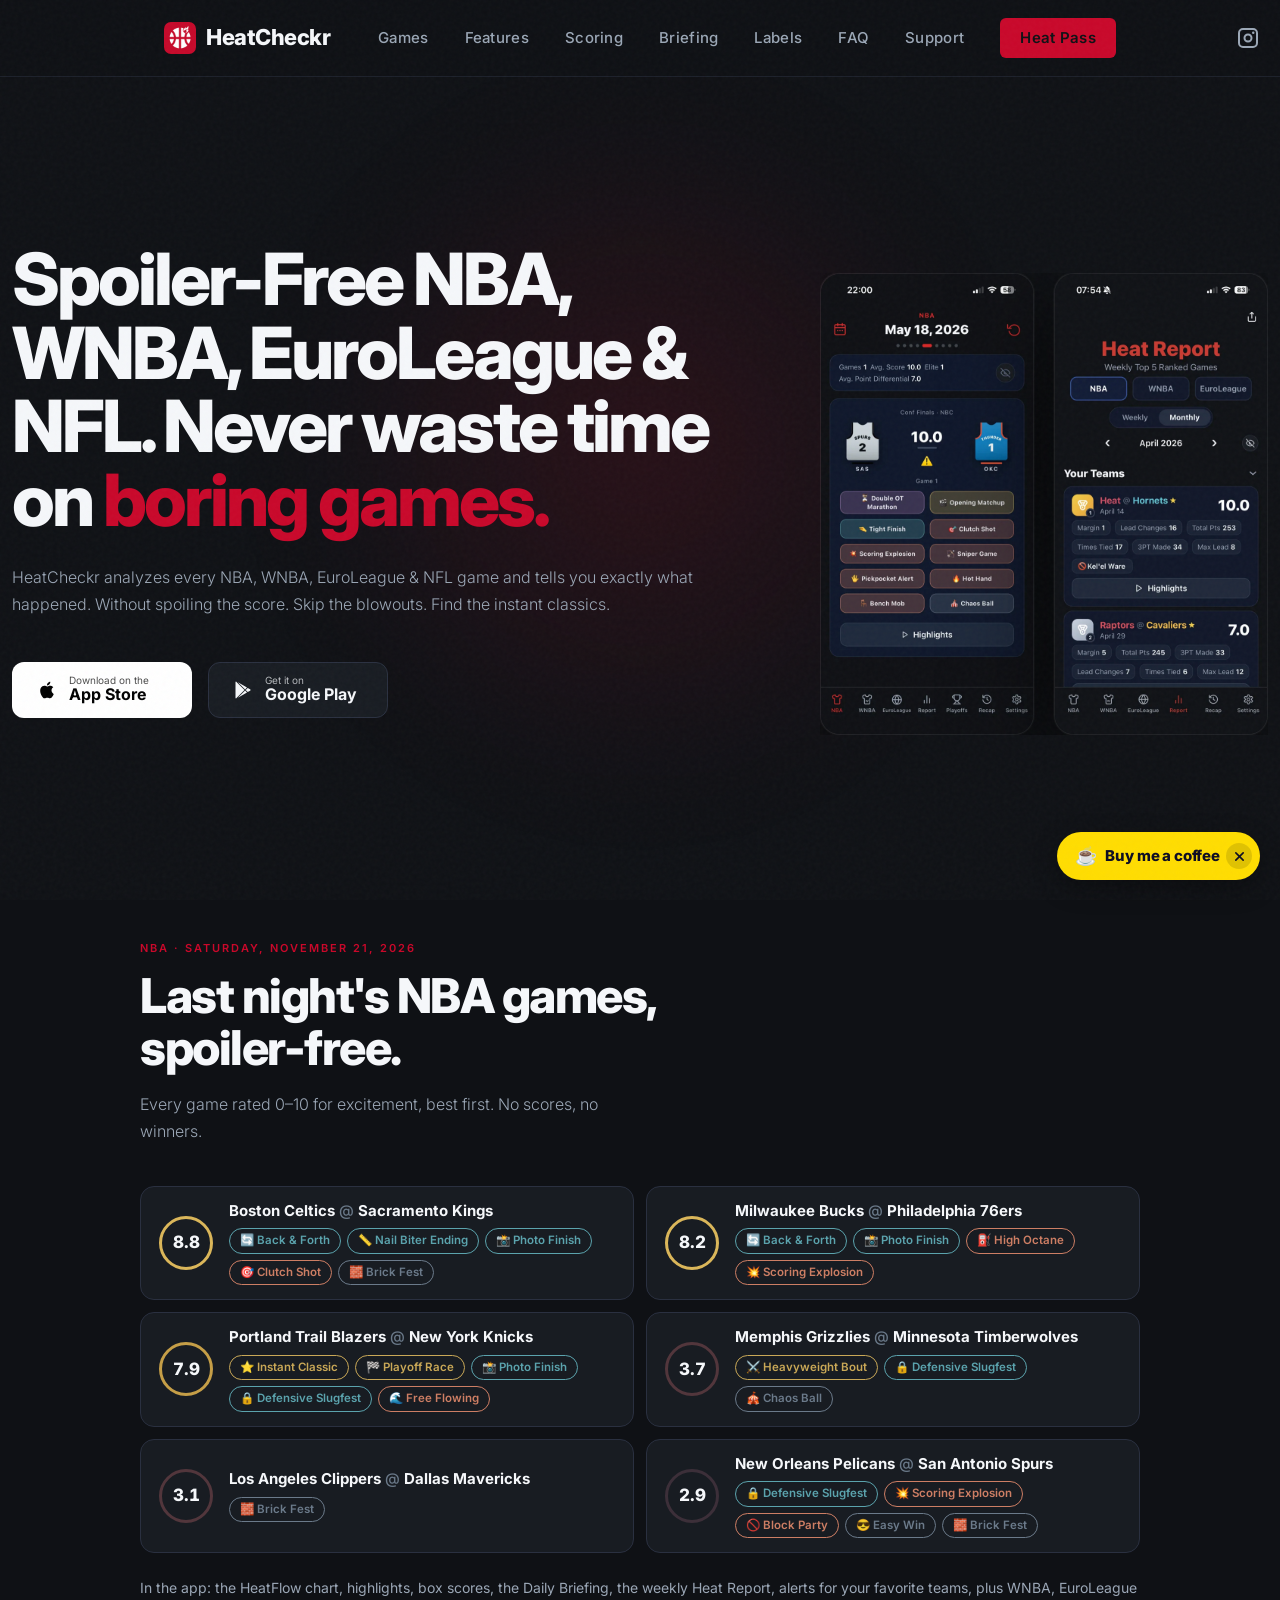
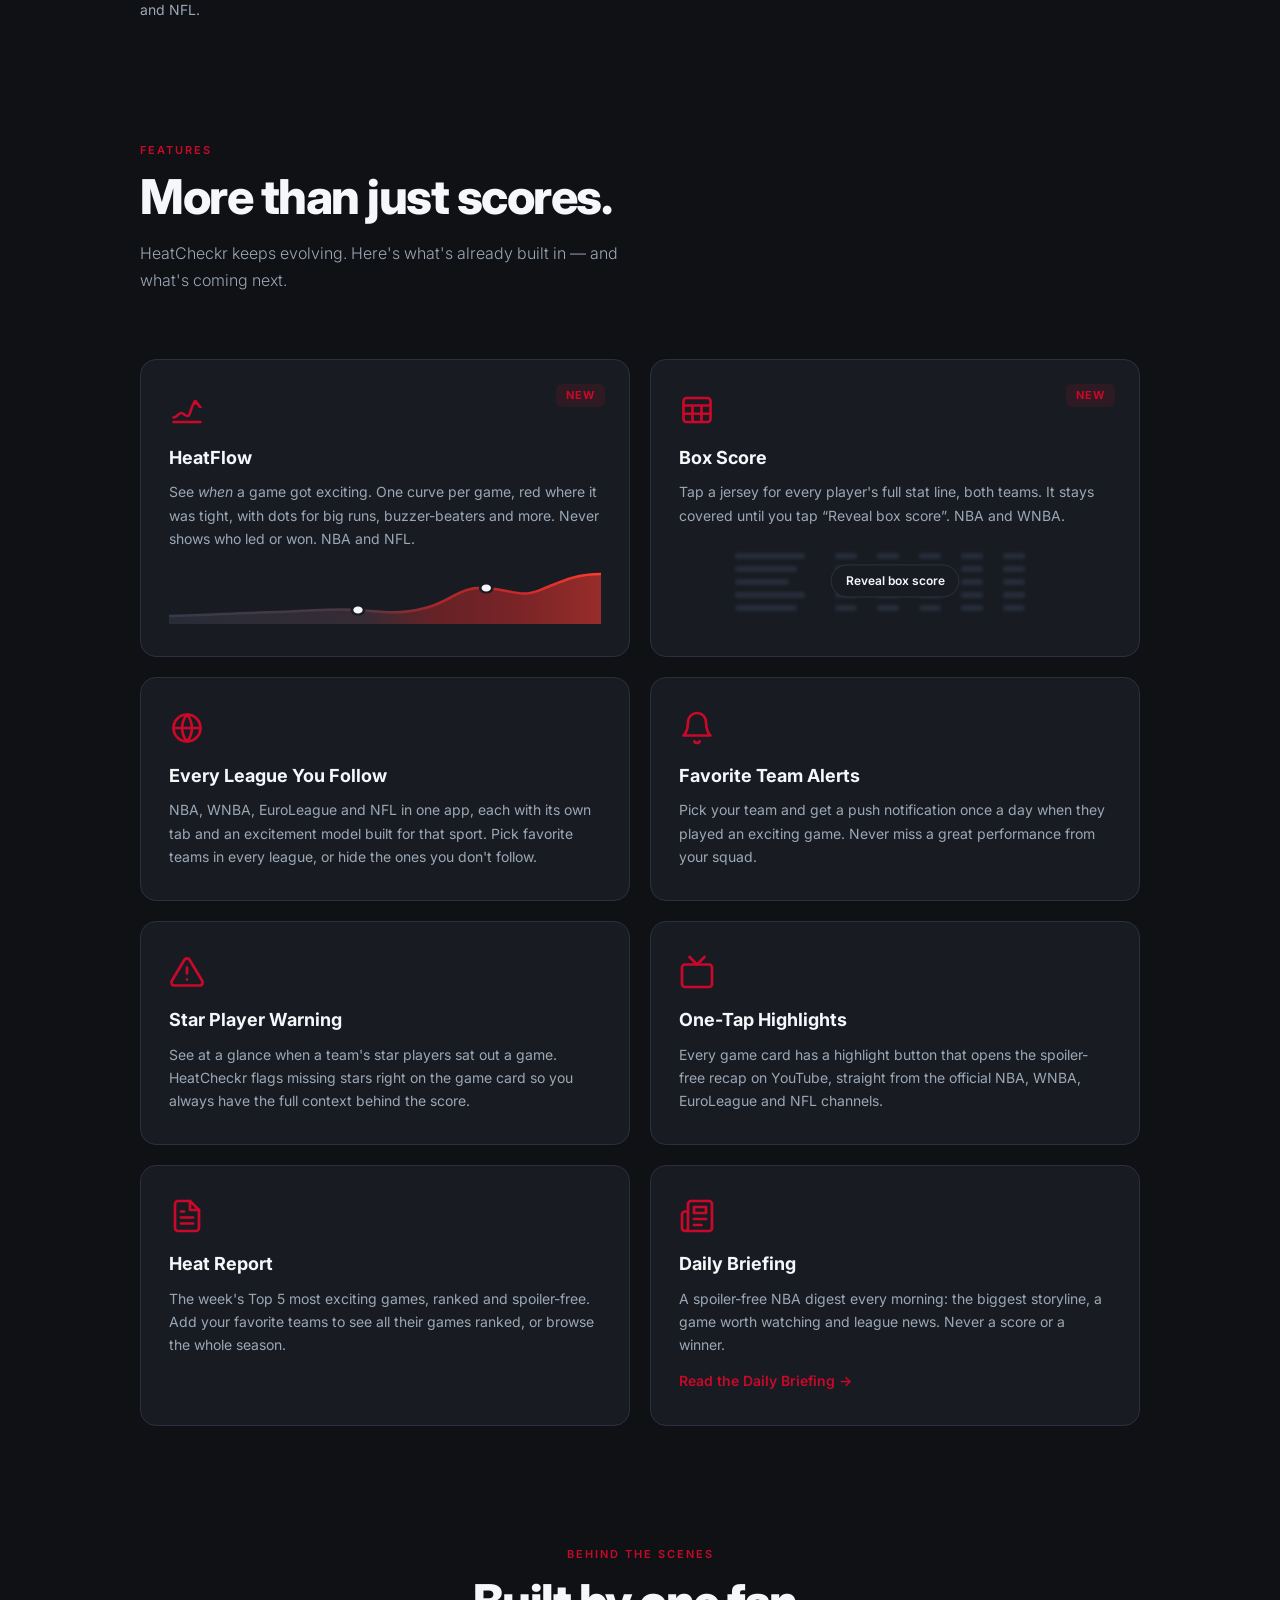
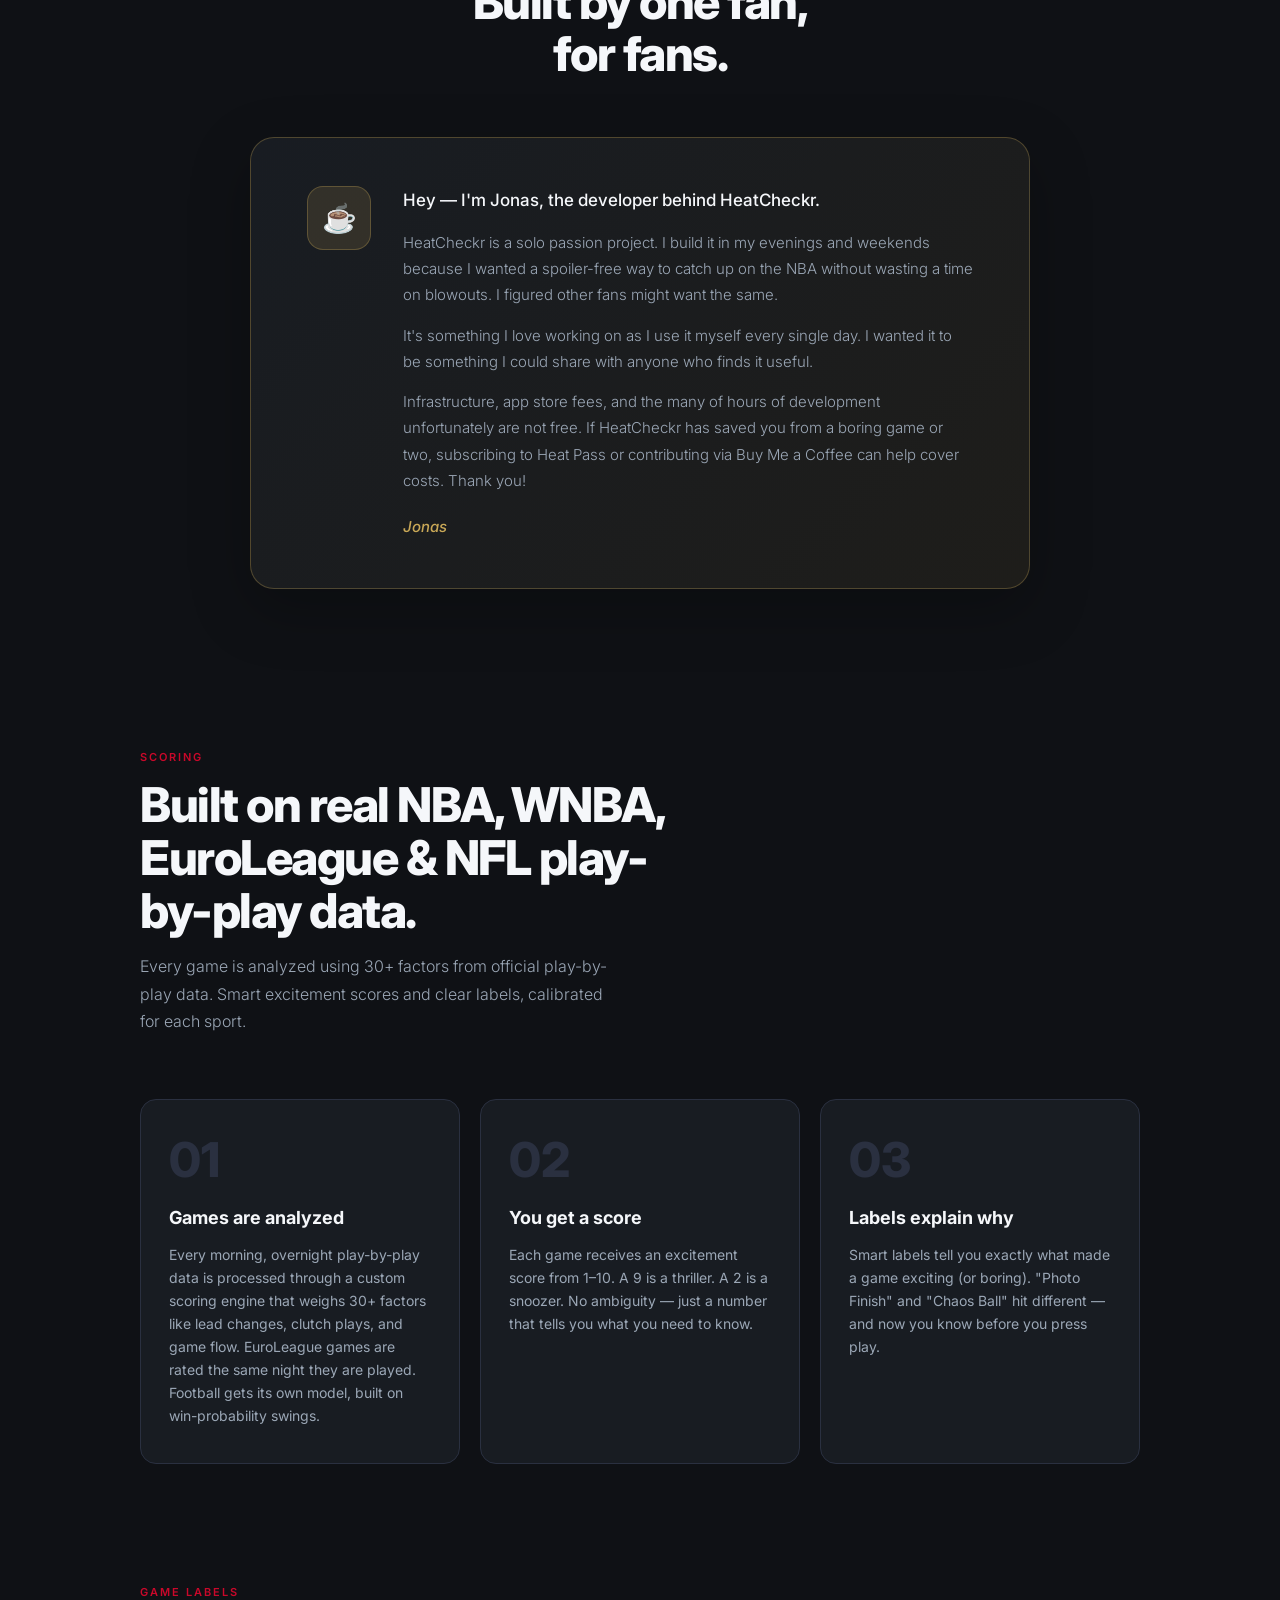
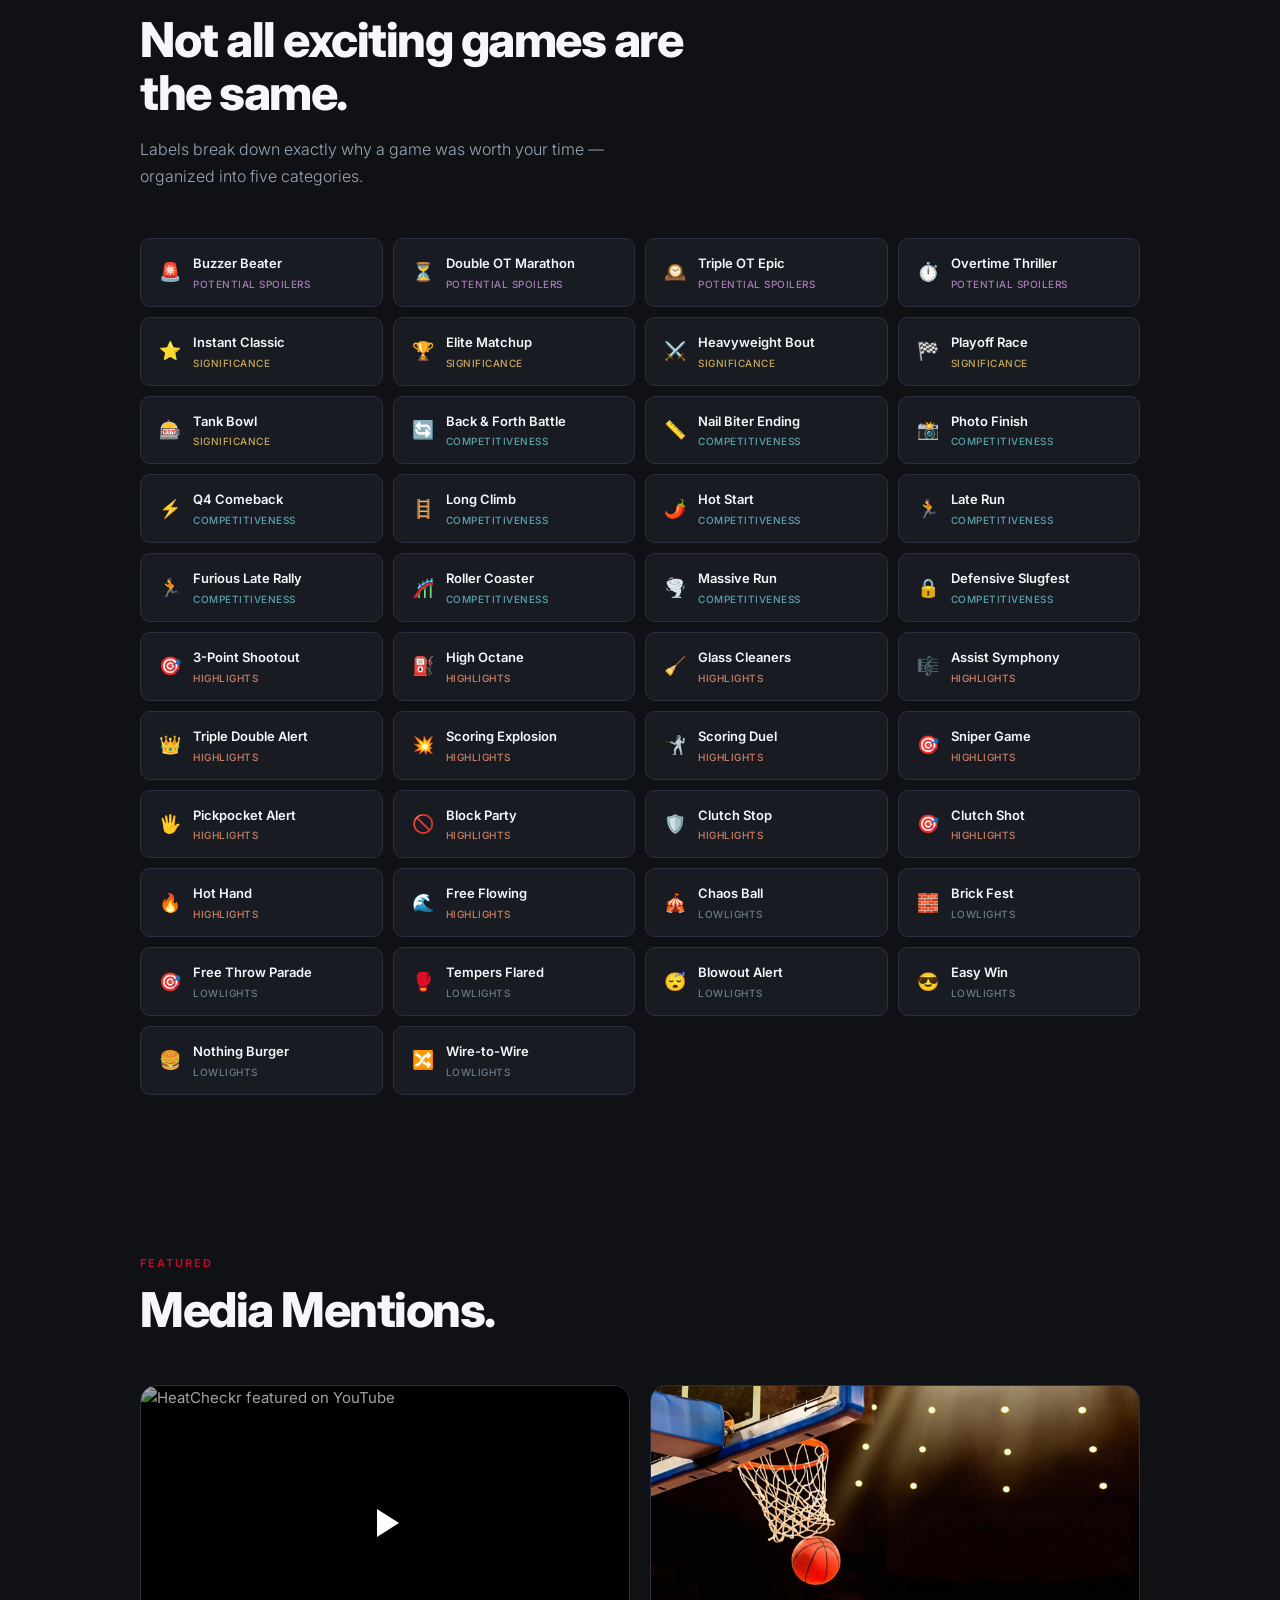
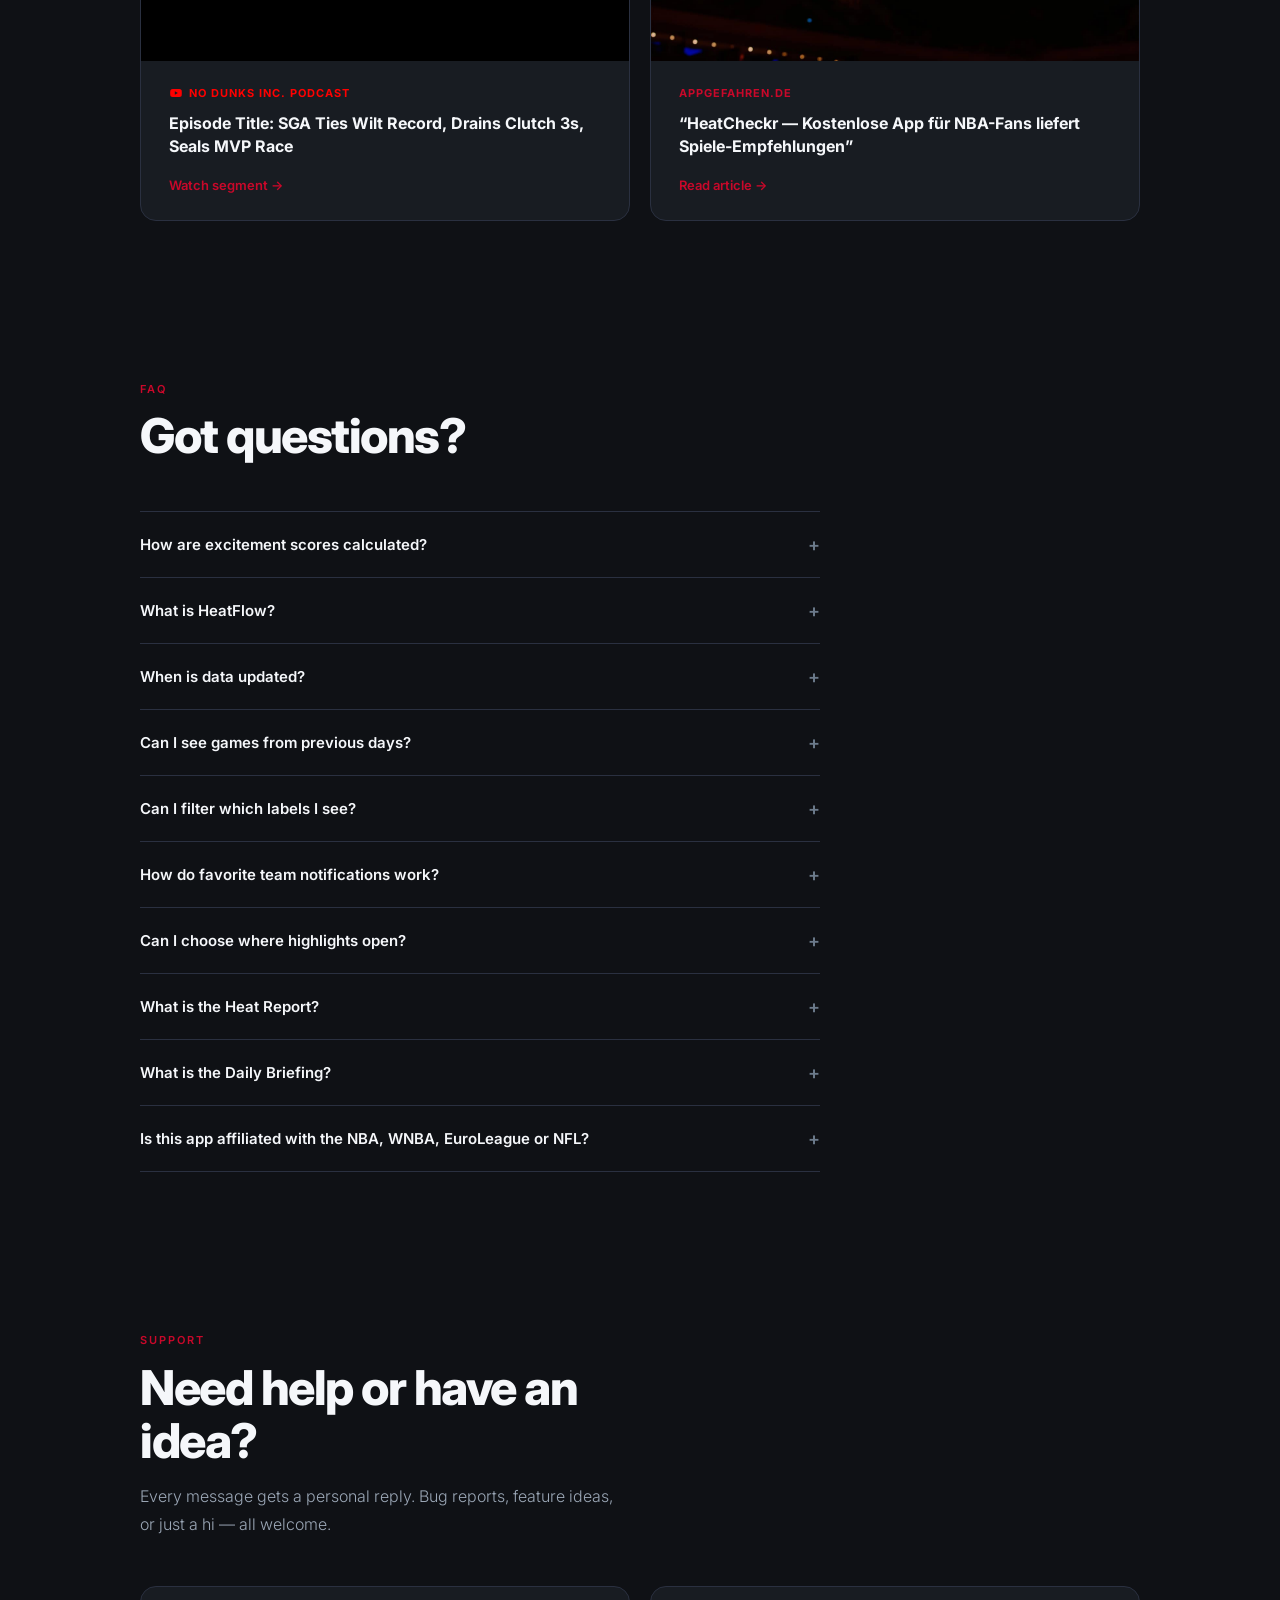
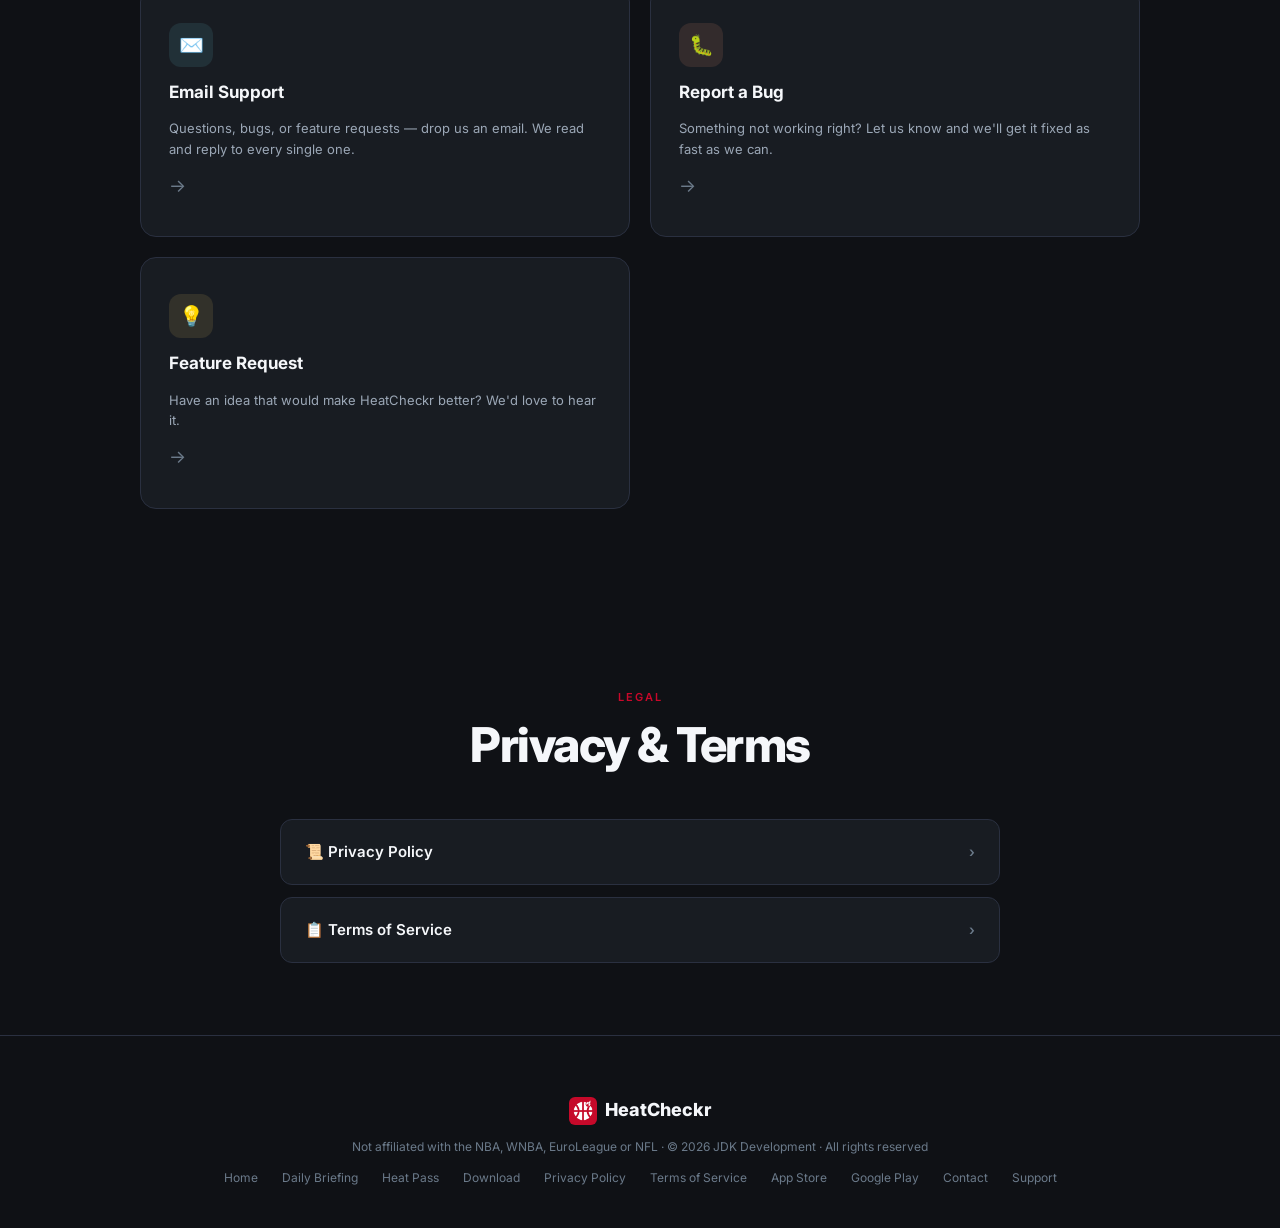
==== index.html @ f2c581ca "Update last night's games" ====
<!DOCTYPE html>
<html lang="en">
<head>
<meta charset="UTF-8" />
<meta name="viewport" content="width=device-width, initial-scale=1.0" />

<!-- PRIMARY META TAGS - CRITICAL FOR SEO -->
<title>Spoiler-Free NBA Game Ratings — Find the Best Games to Watch | HeatCheckr</title>
<meta name="description" content="Find the best NBA, WNBA, EuroLeague & NFL games to watch without spoilers — excitement scores, smart labels, the weekly Heat Report of the most exciting games, spoiler-safe highlights, and a daily briefing.">
<meta name="keywords" content="spoiler free nba, nba spoiler free, nba without spoilers, nba game scores, which nba games to watch, nba highlights no spoilers, nba replay spoiler free, spoiler free wnba, wnba spoiler free, wnba without spoilers, which wnba games to watch, wnba game scores, wnba highlights no spoilers, spoiler free euroleague, euroleague without spoilers, which euroleague games to watch, euroleague highlights no spoilers">

<!-- Open Graph / Facebook -->
<meta property="og:type" content="website">
<meta property="og:site_name" content="HeatCheckr">
<meta property="og:url" content="https://www.heatcheckr.com/">
<meta property="og:title" content="Spoiler-Free NBA Game Ratings — Find the Best Games to Watch | HeatCheckr">
<meta property="og:description" content="Find the best NBA, WNBA, EuroLeague & NFL games to watch without spoilers — excitement scores, smart labels, the weekly Heat Report of the most exciting games, spoiler-safe highlights, and a daily briefing.">
<meta property="og:image" content="https://www.heatcheckr.com/images/icon.png">

<!-- Twitter -->
<meta name="twitter:card" content="summary">
<meta name="twitter:url" content="https://www.heatcheckr.com/">
<meta name="twitter:title" content="Spoiler-Free NBA Game Ratings — Find the Best Games to Watch | HeatCheckr">
<meta name="twitter:description" content="Find the best NBA, WNBA, EuroLeague & NFL games to watch without spoilers — excitement scores, smart labels, the weekly Heat Report of the most exciting games, spoiler-safe highlights, and a daily briefing.">
<meta name="twitter:image" content="https://www.heatcheckr.com/images/icon.png">
<link rel="icon" type="image/png" href="/images/icon-192.png">
<link rel="icon" href="/images/icon-192.png" sizes="32x32" type="image/png">
<link rel="icon" href="/images/icon-192.png" sizes="192x192" type="image/png">
<link rel="icon" href="/images/icon-512.png" sizes="512x512" type="image/png">
<link rel="canonical" href="https://www.heatcheckr.com/">
<meta name="robots" content="index, follow">
<link rel="apple-touch-icon" sizes="180x180" href="/images/icon-192.png">
<link rel="shortcut icon" href="/images/icon-192.png">
<link rel="manifest" href="/site.webmanifest">
<meta name="theme-color" content="#0F1115">
<link rel="icon" href="/favicon.ico">
<link rel="shortcut icon" href="/favicon.ico">
<script type="application/ld+json">
{
  "@context": "https://schema.org",
  "@type": "Organization",
  "name": "HeatCheckr",
  "url": "https://www.heatcheckr.com",
  "logo": "https://www.heatcheckr.com/images/icon.png",
  "sameAs": ["https://www.instagram.com/heatcheckrapp/"]
}
</script>

<script type="application/ld+json">
{
  "@context": "https://schema.org",
  "@type": "WebSite",
  "name": "HeatCheckr",
  "alternateName": "HeatCheckr — Spoiler-Free NBA, WNBA, EuroLeague & NFL",
  "url": "https://www.heatcheckr.com"
}
</script>
<link rel="preconnect" href="https://fonts.googleapis.com" />
<link rel="preconnect" href="https://fonts.gstatic.com" crossorigin />
<link href="https://fonts.googleapis.com/css2?family=Inter:wght@300;400;500;600;700;800&display=swap" rel="stylesheet" />
<link rel="stylesheet" href="/style.css" />
<script type="application/ld+json">
{
  "@context": "https://schema.org",
  "@type": "SoftwareApplication",
  "name": "HeatCheckr",
  "applicationCategory": "SportsApplication",
  "operatingSystem": "iOS, Android",
  "url": "https://www.heatcheckr.com",
  "description": "Spoiler-free NBA, WNBA, EuroLeague & NFL game excitement scores and analysis. Find the best games to watch without spoilers — skip blowouts, find instant classics.",
  "offers": {
    "@type": "Offer",
    "price": "0",
    "priceCurrency": "USD"
  },
  "screenshot": "https://www.heatcheckr.com/images/Image02.png",
  "author": {
    "@type": "Person",
    "name": "Jonas"
  }
}
</script>

<script type="application/ld+json">
{
  "@context": "https://schema.org",
  "@type": "FAQPage",
  "mainEntity": [
    {
      "@type": "Question",
      "name": "How are excitement scores calculated?",
      "acceptedAnswer": {
        "@type": "Answer",
        "text": "Every game is analyzed using 30+ factors including final margin, lead changes, clutch plays, overtime, game flow, pace, and scoring patterns. Each factor is weighted based on its impact on game excitement, then combined into a 0–10 score. Higher scores mean more exciting games."
      }
    },
    {
      "@type": "Question",
      "name": "When is data updated?",
      "acceptedAnswer": {
        "@type": "Answer",
        "text": "Data is updated multiple times throughout the day with analysis of yesterday's games. Scheduled games for today are also shown so you can plan ahead."
      }
    },
    {
      "@type": "Question",
      "name": "Can I see games from previous days?",
      "acceptedAnswer": {
        "@type": "Answer",
        "text": "Yes! Swipe left or use the navigation arrows to browse historical games from past days. Great for catching up on games you missed throughout the week."
      }
    },
    {
      "@type": "Question",
      "name": "Can I filter which labels I see?",
      "acceptedAnswer": {
        "@type": "Answer",
        "text": "Absolutely. Tap the settings icon (three lines) in the top right corner to toggle label categories on or off. Customize exactly what information you see for each game."
      }
    },
    {
      "@type": "Question",
      "name": "How do favorite team notifications work?",
      "acceptedAnswer": {
        "@type": "Answer",
        "text": "Go to Settings, then Favorite Team and pick your team. When they play a game that scores above the excitement threshold, you'll get a personalized push notification the next morning. You can turn this on or off at any time."
      }
    },
    {
      "@type": "Question",
      "name": "Can I choose where highlights open?",
      "acceptedAnswer": {
        "@type": "Answer",
        "text": "Yes. Every completed game card has a highlight button that opens the official recap on YouTube. Including the NBA, WNBA, EuroLeague and NFL channels."
      }
    },
    {
      "@type": "Question",
      "name": "What is HeatFlow?",
      "acceptedAnswer": {
        "@type": "Answer",
        "text": "HeatFlow is the curve on a game card that shows when the game was exciting, quarter by quarter: flat and grey where it was rather boring, tall and red where it was tight and swinging. Dots mark highlights such as big runs, a player taking over a quarter, buzzer-beaters, pick sixes or blocked kicks; Tap one for details. It never shows who led or won. Available for NBA and NFL games. You can turn it off in Settings."
      }
    },
    {
      "@type": "Question",
      "name": "What is the Heat Report?",
      "acceptedAnswer": {
        "@type": "Answer",
        "text": "Heat Report is your spoiler-free guide to the best games to watch. It ranks each week's Top 5 most exciting games, and if you add your favorite teams it shows every game they played ranked by excitement. Switch between Weekly and Monthly views and browse the full season back to opening night. Scores stay hidden until you choose to reveal them. Open it from the Heat Report tab. Weekly this-week and last-week views are free; Heat Pass unlocks the Monthly view and the full season archive."
      }
    },
    {
      "@type": "Question",
      "name": "What is the Daily Briefing?",
      "acceptedAnswer": {
        "@type": "Answer",
        "text": "The Daily Briefing is a spoiler-free digest in the NBA tab — the day's biggest storyline, a game worth watching, and news from around the league, all worded so it never gives away a score or a winner. The Main Story is free for everyone; Heat Pass unlocks the full briefing, including Watch Today, Coming Up Tonight, around-the-league news, and the Stat of the Day. You can turn on a notification to get a heads-up the moment each day's briefing is ready."
      }
    },
    {
      "@type": "Question",
      "name": "Is this app affiliated with the NBA, WNBA, EuroLeague or NFL?",
      "acceptedAnswer": {
        "@type": "Answer",
        "text": "No. HeatCheckr is an independent app created by a fan. We use publicly available data and link to official league highlight videos. Not endorsed by or affiliated with the NBA, WNBA, EuroLeague or NFL in any way."
      }
    }
  ]
}
</script>
</head>
<body>

<!-- Nav -->
<nav>
  <a href="#" class="nav-logo">
    <img src="/images/icon-192.png" alt="HeatCheckr" class="nav-icon" />
    HeatCheckr
  </a>
  <div class="nav-links">
    <a href="#games">Games</a>
    <a href="#features">Features</a>
    <a href="#how">Scoring</a>
    <a href="/briefing/">Briefing</a>
    <a href="#labels">Labels</a>
    <a href="#faq">FAQ</a>
    <a href="#support">Support</a>
    <a href="/heatpass/" class="nav-cta">Heat Pass</a>
  </div>
  <a href="https://www.instagram.com/heatcheckrapp/" target="_blank" rel="noopener noreferrer" class="nav-social-link" aria-label="HeatCheckr on Instagram">
    <svg viewBox="0 0 24 24" xmlns="http://www.w3.org/2000/svg"><path fill-rule="evenodd" d="M7 2h10a5 5 0 0 1 5 5v10a5 5 0 0 1-5 5H7a5 5 0 0 1-5-5V7a5 5 0 0 1 5-5zm0 2a3 3 0 0 0-3 3v10a3 3 0 0 0 3 3h10a3 3 0 0 0 3-3V7a3 3 0 0 0-3-3H7zm5 3.5a4.5 4.5 0 1 1 0 9 4.5 4.5 0 0 1 0-9zm0 2a2.5 2.5 0 1 0 0 5 2.5 2.5 0 0 0 0-5zM17.25 5.5a1.25 1.25 0 1 1 0 2.5 1.25 1.25 0 0 1 0-2.5z"/></svg>
  </a>
</nav>

<!-- Hero -->
<section class="hero">
  <div class="hero-glow"></div>
  <div class="hero-inner">
    <div class="hero-text">
      <h1 class="reveal">Spoiler-Free NBA, WNBA, EuroLeague &amp; NFL. Never waste time on <span class="accent">boring games.</span></h1>
      <p class="hero-sub reveal">HeatCheckr analyzes every NBA, WNBA, EuroLeague &amp; NFL game and tells you exactly what happened. Without spoiling the score. Skip the blowouts. Find the instant classics.</p>
      <div class="hero-actions reveal">
        <a href="https://apps.apple.com/app/heatcheckr/id6757223698" class="btn-store btn-apple">
      <svg width="20" height="20" viewBox="0 0 24 24" fill="currentColor"><path d="M18.71 19.5c-.83 1.24-1.71 2.45-3.05 2.47-1.34.03-1.77-.79-3.29-.79-1.53 0-2 .77-3.27.82-1.31.05-2.3-1.32-3.14-2.53C4.25 17 2.94 12.45 4.7 9.39c.87-1.52 2.43-2.48 4.12-2.51 1.28-.02 2.5.87 3.29.87.78 0 2.26-1.07 3.8-.91.65.03 2.47.26 3.64 1.98-.09.06-2.17 1.28-2.15 3.81.03 3.02 2.65 4.03 2.68 4.04-.03.07-.42 1.44-1.38 2.83M13 3.5c.73-.83 1.94-1.46 2.94-1.5.13 1.17-.34 2.35-1.04 3.19-.69.85-1.83 1.51-2.95 1.42-.15-1.15.41-2.35 1.05-3.11z"/></svg>
      <div class="store-text">
        <span class="store-sub">Download on the</span>
        <span class="store-name">App Store</span>
      </div>
    </a>
    <div class="store-wrap">
      <a href="https://play.google.com/store/apps/details?id=com.jdkdevelopment.heatcheck&pcampaignid=web_share" class="btn-store btn-google" target="_blank" rel="noopener noreferrer">
        <svg width="20" height="20" viewBox="0 0 24 24" fill="currentColor"><path d="M3.609 1.814L13.792 12 3.61 22.186a.996.996 0 0 1-.61-.92V2.734a1 1 0 0 1 .609-.92zm10.89 10.893l2.302 2.302-10.937 6.333 8.635-8.635zm3.199-3.198l2.807 1.626a1 1 0 0 1 0 1.73l-2.808 1.626L15.206 12l2.492-2.491zM5.864 2.658L16.8 8.99l-2.302 2.302-8.634-8.634z"/></svg>
        <div class="store-text">
          <span class="store-sub">Get it on</span>
          <span class="store-name">Google Play</span>
        </div>
      </a>
    </div>
      </div>
    </div>
    <div class="hero-phone reveal">
      <img src="/images/Image01.webp" alt="HeatCheckr app screenshot 2 - game detail and highlights" width="280" height="607" />
      <img src="/images/Image02.webp" alt="HeatCheckr app screenshot 1 - game list and excitement scores" width="280" height="607" />
    </div>
  </div>
</section>

<!-- Last night's games: the part between the GAMES markers is rewritten
     daily by scripts/update_games.py (GitHub Action). Don't edit it by hand. -->
<section id="games" style="padding-top:40px;">
  <div class="section-inner">
    <!-- GAMES:START -->
    <div data-games-date="2026-11-21">
      <p class="section-label">NBA &middot; Saturday, November 21, 2026</p>
      <h2 class="section-title">Last night's NBA games, spoiler-free.</h2>
      <p class="section-desc">Every game rated 0&ndash;10 for excitement, best first. No scores, no winners.</p>
    </div>
    <ol class="ln-list">
      <li class="ln-game"><span class="ln-score ln-s8" aria-label="Excitement score 8.8 out of 10">8.8</span><div class="ln-body"><h3 class="ln-teams">Boston Celtics <span class="ln-at">@</span> Sacramento Kings</h3><div class="ln-pills"><span class="ln-pill ln-competitiveness">🔄 Back &amp; Forth</span><span class="ln-pill ln-competitiveness">📏 Nail Biter Ending</span><span class="ln-pill ln-competitiveness">📸 Photo Finish</span><span class="ln-pill ln-highlights">🎯 Clutch Shot</span><span class="ln-pill ln-lowlights">🧱 Brick Fest</span></div></div></li>
      <li class="ln-game"><span class="ln-score ln-s8" aria-label="Excitement score 8.2 out of 10">8.2</span><div class="ln-body"><h3 class="ln-teams">Milwaukee Bucks <span class="ln-at">@</span> Philadelphia 76ers</h3><div class="ln-pills"><span class="ln-pill ln-competitiveness">🔄 Back &amp; Forth</span><span class="ln-pill ln-competitiveness">📸 Photo Finish</span><span class="ln-pill ln-highlights">⛽️ High Octane</span><span class="ln-pill ln-highlights">💥 Scoring Explosion</span></div></div></li>
      <li class="ln-game"><span class="ln-score ln-s7" aria-label="Excitement score 7.9 out of 10">7.9</span><div class="ln-body"><h3 class="ln-teams">Portland Trail Blazers <span class="ln-at">@</span> New York Knicks</h3><div class="ln-pills"><span class="ln-pill ln-significance">⭐ Instant Classic</span><span class="ln-pill ln-significance">🏁 Playoff Race</span><span class="ln-pill ln-competitiveness">📸 Photo Finish</span><span class="ln-pill ln-competitiveness">🔒 Defensive Slugfest</span><span class="ln-pill ln-highlights">🌊 Free Flowing</span></div></div></li>
      <li class="ln-game"><span class="ln-score ln-s3" aria-label="Excitement score 3.7 out of 10">3.7</span><div class="ln-body"><h3 class="ln-teams">Memphis Grizzlies <span class="ln-at">@</span> Minnesota Timberwolves</h3><div class="ln-pills"><span class="ln-pill ln-significance">⚔️ Heavyweight Bout</span><span class="ln-pill ln-competitiveness">🔒 Defensive Slugfest</span><span class="ln-pill ln-lowlights">🎪 Chaos Ball</span></div></div></li>
      <li class="ln-game"><span class="ln-score ln-s3" aria-label="Excitement score 3.1 out of 10">3.1</span><div class="ln-body"><h3 class="ln-teams">Los Angeles Clippers <span class="ln-at">@</span> Dallas Mavericks</h3><div class="ln-pills"><span class="ln-pill ln-lowlights">🧱 Brick Fest</span></div></div></li>
      <li class="ln-game"><span class="ln-score ln-s2" aria-label="Excitement score 2.9 out of 10">2.9</span><div class="ln-body"><h3 class="ln-teams">New Orleans Pelicans <span class="ln-at">@</span> San Antonio Spurs</h3><div class="ln-pills"><span class="ln-pill ln-competitiveness">🔒 Defensive Slugfest</span><span class="ln-pill ln-highlights">💥 Scoring Explosion</span><span class="ln-pill ln-highlights">🚫 Block Party</span><span class="ln-pill ln-lowlights">😎 Easy Win</span><span class="ln-pill ln-lowlights">🧱 Brick Fest</span></div></div></li>
    </ol>
    <p class="ln-more">In the app: the HeatFlow chart, highlights, box scores, the Daily Briefing, the weekly Heat Report, alerts for your favorite teams, plus WNBA, EuroLeague and NFL.</p>
    <!-- GAMES:END -->
  </div>
</section>

<!-- Features -->
<section id="features" style="padding-top:40px;">
  <div class="section-inner">
    <div class="reveal">
      <p class="section-label">Features</p>
      <h2 class="section-title">More than just scores.</h2>
      <p class="section-desc">HeatCheckr keeps evolving. Here's what's already built in — and what's coming next.</p>
    </div>
    <div class="features-grid">
      <div class="feature-card reveal">
        <span class="feature-badge corner">NEW</span>
        <span class="feature-icon" aria-hidden="true">
          <svg viewBox="0 0 24 24" fill="none" xmlns="http://www.w3.org/2000/svg" role="img" aria-hidden="true"><path d="M3 20h18" stroke="currentColor" stroke-width="1.8" stroke-linecap="round"/><path d="M3 17c2.5 0 3-3 5-3s2.5 2 4.5 2 2.5-9 5-9 2 3 3.5 3" stroke="currentColor" stroke-width="1.8" stroke-linecap="round" stroke-linejoin="round"/><circle cx="17.5" cy="7" r="1.6" fill="currentColor"/></svg>
        </span>
        <h3>HeatFlow</h3>
        <p>See <em>when</em> a game got exciting. One curve per game, red where it was tight, with dots for big runs, buzzer-beaters and more. Never shows who led or won. NBA and NFL.</p>
        <svg class="feature-flow" viewBox="0 0 320 56" preserveAspectRatio="none" aria-hidden="true">
          <defs>
            <linearGradient id="flowHeat" x1="0" x2="1" y1="0" y2="0">
              <stop offset="0" stop-color="#363A4A"/><stop offset="0.45" stop-color="#4E3843"/>
              <stop offset="0.62" stop-color="#A8272A"/><stop offset="0.8" stop-color="#C8292A"/>
              <stop offset="1" stop-color="#FF3B30"/>
            </linearGradient>
          </defs>
          <path d="M0 48 C30 47 50 45 80 44 S120 40 140 42 S170 47 190 40 S215 18 235 20 S260 30 275 22 S300 6 320 6 L320 56 L0 56 Z" fill="url(#flowHeat)" fill-opacity="0.55"/>
          <path d="M0 48 C30 47 50 45 80 44 S120 40 140 42 S170 47 190 40 S215 18 235 20 S260 30 275 22 S300 6 320 6" fill="none" stroke="url(#flowHeat)" stroke-width="2.5"/>
          <circle cx="140" cy="42" r="4.5" fill="#F5F7FA" stroke="#181C22" stroke-width="2"/>
          <circle cx="235" cy="20" r="4.5" fill="#F5F7FA" stroke="#181C22" stroke-width="2"/>
        </svg>
      </div>
      <div class="feature-card reveal">
        <span class="feature-badge corner">NEW</span>
        <span class="feature-icon" aria-hidden="true">
          <svg viewBox="0 0 24 24" fill="none" xmlns="http://www.w3.org/2000/svg" role="img" aria-hidden="true"><rect x="3" y="4" width="18" height="16" rx="2" stroke="currentColor" stroke-width="1.8"/><path d="M3 9h18M9 9v11M15 9v11M3 14.5h18" stroke="currentColor" stroke-width="1.8" stroke-linecap="round"/></svg>
        </span>
        <h3>Box Score</h3>
        <p>Tap a jersey for every player's full stat line, both teams. It stays covered until you tap &ldquo;Reveal box score&rdquo;. NBA and WNBA.</p>
        <div class="feature-box" aria-hidden="true">
          <svg viewBox="0 0 320 72" preserveAspectRatio="xMidYMid meet"><rect x="0" y="8" width="70" height="6" rx="3" fill="#2A3040"/><rect x="100" y="8" width="22" height="6" rx="3" fill="#2A3040"/><rect x="142" y="8" width="22" height="6" rx="3" fill="#2A3040"/><rect x="184" y="8" width="22" height="6" rx="3" fill="#2A3040"/><rect x="226" y="8" width="22" height="6" rx="3" fill="#2A3040"/><rect x="268" y="8" width="22" height="6" rx="3" fill="#2A3040"/><rect x="0" y="21" width="62" height="6" rx="3" fill="#2A3040"/><rect x="100" y="21" width="22" height="6" rx="3" fill="#2A3040"/><rect x="142" y="21" width="22" height="6" rx="3" fill="#2A3040"/><rect x="184" y="21" width="22" height="6" rx="3" fill="#2A3040"/><rect x="226" y="21" width="22" height="6" rx="3" fill="#2A3040"/><rect x="268" y="21" width="22" height="6" rx="3" fill="#2A3040"/><rect x="0" y="34" width="54" height="6" rx="3" fill="#2A3040"/><rect x="100" y="34" width="22" height="6" rx="3" fill="#2A3040"/><rect x="142" y="34" width="22" height="6" rx="3" fill="#2A3040"/><rect x="184" y="34" width="22" height="6" rx="3" fill="#2A3040"/><rect x="226" y="34" width="22" height="6" rx="3" fill="#2A3040"/><rect x="268" y="34" width="22" height="6" rx="3" fill="#2A3040"/><rect x="0" y="47" width="70" height="6" rx="3" fill="#2A3040"/><rect x="100" y="47" width="22" height="6" rx="3" fill="#2A3040"/><rect x="142" y="47" width="22" height="6" rx="3" fill="#2A3040"/><rect x="184" y="47" width="22" height="6" rx="3" fill="#2A3040"/><rect x="226" y="47" width="22" height="6" rx="3" fill="#2A3040"/><rect x="268" y="47" width="22" height="6" rx="3" fill="#2A3040"/><rect x="0" y="60" width="62" height="6" rx="3" fill="#2A3040"/><rect x="100" y="60" width="22" height="6" rx="3" fill="#2A3040"/><rect x="142" y="60" width="22" height="6" rx="3" fill="#2A3040"/><rect x="184" y="60" width="22" height="6" rx="3" fill="#2A3040"/><rect x="226" y="60" width="22" height="6" rx="3" fill="#2A3040"/><rect x="268" y="60" width="22" height="6" rx="3" fill="#2A3040"/></svg>
          <span class="feature-box-reveal">Reveal box score</span>
        </div>
      </div>
      <div class="feature-card reveal">
        <span class="feature-icon" aria-hidden="true">
          <svg viewBox="0 0 24 24" fill="none" xmlns="http://www.w3.org/2000/svg" role="img" aria-hidden="true"><circle cx="12" cy="12" r="9" stroke="currentColor" stroke-width="1.8"/><path d="M3 12h18M12 3a14 14 0 0 1 0 18M12 3a14 14 0 0 0 0 18" stroke="currentColor" stroke-width="1.8" stroke-linecap="round"/></svg>
        </span>
        <h3>Every League You Follow</h3>
        <p>NBA, WNBA, EuroLeague and NFL in one app, each with its own tab and an excitement model built for that sport. Pick favorite teams in every league, or hide the ones you don't follow.</p>
      </div>
      <div class="feature-card reveal">
        <span class="feature-icon" aria-hidden="true">
          <svg viewBox="0 0 24 24" fill="none" xmlns="http://www.w3.org/2000/svg" role="img" aria-hidden="true"><path d="M18 8A6 6 0 0 0 6 8c0 7-3 9-3 9h18s-3-2-3-9M13.73 21a2 2 0 0 1-3.46 0" stroke="currentColor" stroke-width="1.8" stroke-linecap="round" stroke-linejoin="round"/></svg>
        </span>
        <h3>Favorite Team Alerts</h3>
        <p>Pick your team and get a push notification once a day when they played an exciting game. Never miss a great performance from your squad.</p>
      </div>
      <div class="feature-card reveal">
        <span class="feature-icon" aria-hidden="true">
          <svg viewBox="0 0 24 24" fill="none" xmlns="http://www.w3.org/2000/svg" role="img" aria-hidden="true"><path d="M12 9v4m0 4h.01M10.29 3.86L1.82 18a2 2 0 0 0 1.71 3h16.94a2 2 0 0 0 1.71-3L13.71 3.86a2 2 0 0 0-3.42 0z" stroke="currentColor" stroke-width="1.8" stroke-linecap="round" stroke-linejoin="round"/></svg>
        </span>
        <h3>Star Player Warning</h3>
        <p>See at a glance when a team's star players sat out a game. HeatCheckr flags missing stars right on the game card so you always have the full context behind the score.</p>
      </div>
      <div class="feature-card reveal">
        <span class="feature-icon" aria-hidden="true">
          <svg viewBox="0 0 24 24" fill="none" xmlns="http://www.w3.org/2000/svg" role="img" aria-hidden="true"><rect x="2" y="7" width="20" height="15" rx="2" ry="2" stroke="currentColor" stroke-width="1.8" stroke-linecap="round" stroke-linejoin="round"/><polyline points="17 2 12 7 7 2" stroke="currentColor" stroke-width="1.8" stroke-linecap="round" stroke-linejoin="round"/></svg>
        </span>
        <h3>One-Tap Highlights</h3>
        <p>Every game card has a highlight button that opens the spoiler-free recap on YouTube, straight from the official NBA, WNBA, EuroLeague and NFL channels.</p>
      </div>
      <div class="feature-card reveal">
        <span class="feature-icon" aria-hidden="true">
          <svg viewBox="0 0 24 24" fill="none" xmlns="http://www.w3.org/2000/svg" role="img" aria-hidden="true"><path d="M14 2H6a2 2 0 0 0-2 2v16a2 2 0 0 0 2 2h12a2 2 0 0 0 2-2V8l-6-6z" stroke="currentColor" stroke-width="1.8" stroke-linecap="round" stroke-linejoin="round"/><polyline points="14 2 14 8 20 8" stroke="currentColor" stroke-width="1.8" stroke-linecap="round" stroke-linejoin="round"/><line x1="16" y1="13" x2="8" y2="13" stroke="currentColor" stroke-width="1.8" stroke-linecap="round"/><line x1="16" y1="17" x2="8" y2="17" stroke="currentColor" stroke-width="1.8" stroke-linecap="round"/><line x1="10" y1="9" x2="8" y2="9" stroke="currentColor" stroke-width="1.8" stroke-linecap="round"/></svg>
        </span>
        <h3>Heat Report</h3>
        <p>The week's Top 5 most exciting games, ranked and spoiler-free. Add your favorite teams to see all their games ranked, or browse the whole season.</p>
      </div>
      <a class="feature-card reveal" href="/briefing/" style="text-decoration:none; color:inherit; display:block;">
        <span class="feature-icon" aria-hidden="true">
          <svg viewBox="0 0 24 24" fill="none" xmlns="http://www.w3.org/2000/svg" role="img" aria-hidden="true"><path d="M4 22h16a2 2 0 0 0 2-2V4a2 2 0 0 0-2-2H8a2 2 0 0 0-2 2v16a2 2 0 0 1-2 2zm0 0a2 2 0 0 1-2-2v-9c0-1.1.9-2 2-2h2" stroke="currentColor" stroke-width="1.8" stroke-linecap="round" stroke-linejoin="round"/><path d="M18 14h-8M15 18h-5M10 6h8v4h-8z" stroke="currentColor" stroke-width="1.8" stroke-linecap="round" stroke-linejoin="round"/></svg>
        </span>
        <h3>Daily Briefing</h3>
        <p>A spoiler-free NBA digest every morning: the biggest storyline, a game worth watching and league news. Never a score or a winner.</p>
        <span style="display:inline-block; margin-top:14px; color:var(--accent); font-weight:600; font-size:14px;">Read the Daily Briefing →</span>
      </a>
    </div>
  </div>
</section>

<!-- Behind the Scenes / Support -->
<section id="support-dev" class="support-section">
  <div class="section-inner">
    <div class="reveal support-header">
      <p class="section-label">Behind the scenes</p>
      <h2 class="section-title">Built by one fan,<br/>for fans.</h2>
    </div>

    <div class="story-card reveal">
      <div class="story-avatar">☕</div>
      <div class="story-body">
        <p class="story-greeting">Hey — I'm Jonas, the developer behind HeatCheckr.</p>
        <p>HeatCheckr is a solo passion project. I build it in my evenings and weekends because I wanted a spoiler-free way to catch up on the NBA without wasting a time on blowouts. I figured other fans might want the same.</p>
        <p>It's something I love working on as I use it myself every single day. I wanted it to be something I could share with anyone who finds it useful.</p>
        <p>Infrastructure, app store fees, and the many of hours of development unfortunately are not free. If HeatCheckr has saved you from a boring game or two, subscribing to Heat Pass or contributing via Buy Me a Coffee can help cover costs. Thank you!</p>
        <p class="story-sign">Jonas</p>
      </div>
    </div>
  </div>
</section>

<!-- How It Works -->
<section id="how">
  <div class="section-inner">
    <div class="reveal">
      <p class="section-label">Scoring</p>
      <h2 class="section-title">Built on real NBA, WNBA, EuroLeague &amp; NFL play-by-play data.</h2>
      <p class="section-desc">Every game is analyzed using 30+ factors from official play-by-play data. Smart excitement scores and clear labels, calibrated for each sport.</p>
    </div>
    <div class="how-grid">
      <div class="how-card reveal">
        <div class="how-num">01</div>
        <h3>Games are analyzed</h3>
        <p>Every morning, overnight play-by-play data is processed through a custom scoring engine that weighs 30+ factors like lead changes, clutch plays, and game flow. EuroLeague games are rated the same night they are played. Football gets its own model, built on win-probability swings.</p>
      </div>
      <div class="how-card reveal">
        <div class="how-num">02</div>
        <h3>You get a score</h3>
        <p>Each game receives an excitement score from 1–10. A 9 is a thriller. A 2 is a snoozer. No ambiguity — just a number that tells you what you need to know.</p>
      </div>
      <div class="how-card reveal">
        <div class="how-num">03</div>
        <h3>Labels explain why</h3>
        <p>Smart labels tell you exactly what made a game exciting (or boring). "Photo Finish" and "Chaos Ball" hit different — and now you know before you press play.</p>
      </div>
    </div>
  </div>
</section>

<!-- Labels -->
<section id="labels" style="padding-top:40px;">
  <div class="section-inner">
    <div class="labels-header reveal">
      <div>
        <p class="section-label">Game Labels</p>
        <h2 class="section-title">Not all exciting games are the same.</h2>
        <p class="section-desc">Labels break down exactly why a game was worth your time — organized into five categories.</p>
      </div>
    </div>
    <div class="labels-grid">
      <!-- Potential Spoilers -->
      <div class="label-chip reveal"><span class="emoji">🚨</span><div class="label-info"><div class="label-name">Buzzer Beater</div><div class="label-cat cat-decisive">Potential Spoilers</div></div></div>
      <div class="label-chip reveal"><span class="emoji">⏳</span><div class="label-info"><div class="label-name">Double OT Marathon</div><div class="label-cat cat-decisive">Potential Spoilers</div></div></div>
      <div class="label-chip reveal"><span class="emoji">🕰️</span><div class="label-info"><div class="label-name">Triple OT Epic</div><div class="label-cat cat-decisive">Potential Spoilers</div></div></div>
      <div class="label-chip reveal"><span class="emoji">⏱️</span><div class="label-info"><div class="label-name">Overtime Thriller</div><div class="label-cat cat-decisive">Potential Spoilers</div></div></div>

      <!-- Significance -->
      <div class="label-chip reveal"><span class="emoji">⭐</span><div class="label-info"><div class="label-name">Instant Classic</div><div class="label-cat cat-significance">Significance</div></div></div>
      <div class="label-chip reveal"><span class="emoji">🏆</span><div class="label-info"><div class="label-name">Elite Matchup</div><div class="label-cat cat-significance">Significance</div></div></div>
      <div class="label-chip reveal"><span class="emoji">⚔️</span><div class="label-info"><div class="label-name">Heavyweight Bout</div><div class="label-cat cat-significance">Significance</div></div></div>
      <div class="label-chip reveal"><span class="emoji">🏁</span><div class="label-info"><div class="label-name">Playoff Race</div><div class="label-cat cat-significance">Significance</div></div></div>
      <div class="label-chip reveal"><span class="emoji">🎰</span><div class="label-info"><div class="label-name">Tank Bowl</div><div class="label-cat cat-significance">Significance</div></div></div>

      <!-- Competitiveness -->
      <div class="label-chip reveal"><span class="emoji">🔄</span><div class="label-info"><div class="label-name">Back & Forth Battle</div><div class="label-cat cat-competitiveness">Competitiveness</div></div></div>
      <div class="label-chip reveal"><span class="emoji">📏</span><div class="label-info"><div class="label-name">Nail Biter Ending</div><div class="label-cat cat-competitiveness">Competitiveness</div></div></div>
      <div class="label-chip reveal"><span class="emoji">📸</span><div class="label-info"><div class="label-name">Photo Finish</div><div class="label-cat cat-competitiveness">Competitiveness</div></div></div>
      <div class="label-chip reveal"><span class="emoji">⚡</span><div class="label-info"><div class="label-name">Q4 Comeback</div><div class="label-cat cat-competitiveness">Competitiveness</div></div></div>
      <div class="label-chip reveal"><span class="emoji">🪜</span><div class="label-info"><div class="label-name">Long Climb</div><div class="label-cat cat-competitiveness">Competitiveness</div></div></div>
      <div class="label-chip reveal"><span class="emoji">🌶️</span><div class="label-info"><div class="label-name">Hot Start</div><div class="label-cat cat-competitiveness">Competitiveness</div></div></div>
      <div class="label-chip reveal"><span class="emoji">🏃</span><div class="label-info"><div class="label-name">Late Run</div><div class="label-cat cat-competitiveness">Competitiveness</div></div></div>
      <div class="label-chip reveal"><span class="emoji">🏃</span><div class="label-info"><div class="label-name">Furious Late Rally</div><div class="label-cat cat-competitiveness">Competitiveness</div></div></div>
      <div class="label-chip reveal"><span class="emoji">🎢</span><div class="label-info"><div class="label-name">Roller Coaster</div><div class="label-cat cat-competitiveness">Competitiveness</div></div></div>
      <div class="label-chip reveal"><span class="emoji">🌪️</span><div class="label-info"><div class="label-name">Massive Run</div><div class="label-cat cat-competitiveness">Competitiveness</div></div></div>
      <div class="label-chip reveal"><span class="emoji">🔒</span><div class="label-info"><div class="label-name">Defensive Slugfest</div><div class="label-cat cat-competitiveness">Competitiveness</div></div></div>

      <!-- Highlights -->
      <div class="label-chip reveal"><span class="emoji">🎯</span><div class="label-info"><div class="label-name">3-Point Shootout</div><div class="label-cat cat-highlights">Highlights</div></div></div>
      <div class="label-chip reveal"><span class="emoji">⛽️</span><div class="label-info"><div class="label-name">High Octane</div><div class="label-cat cat-highlights">Highlights</div></div></div>
      <div class="label-chip reveal"><span class="emoji">🧹</span><div class="label-info"><div class="label-name">Glass Cleaners</div><div class="label-cat cat-highlights">Highlights</div></div></div>
      <div class="label-chip reveal"><span class="emoji">🎼</span><div class="label-info"><div class="label-name">Assist Symphony</div><div class="label-cat cat-highlights">Highlights</div></div></div>
      <div class="label-chip reveal"><span class="emoji">👑</span><div class="label-info"><div class="label-name">Triple Double Alert</div><div class="label-cat cat-highlights">Highlights</div></div></div>
      <div class="label-chip reveal"><span class="emoji">💥</span><div class="label-info"><div class="label-name">Scoring Explosion</div><div class="label-cat cat-highlights">Highlights</div></div></div>
      <div class="label-chip reveal"><span class="emoji">🤺</span><div class="label-info"><div class="label-name">Scoring Duel</div><div class="label-cat cat-highlights">Highlights</div></div></div>
      <div class="label-chip reveal"><span class="emoji">🎯</span><div class="label-info"><div class="label-name">Sniper Game</div><div class="label-cat cat-highlights">Highlights</div></div></div>
      <div class="label-chip reveal"><span class="emoji">🖐️</span><div class="label-info"><div class="label-name">Pickpocket Alert</div><div class="label-cat cat-highlights">Highlights</div></div></div>
      <div class="label-chip reveal"><span class="emoji">🚫</span><div class="label-info"><div class="label-name">Block Party</div><div class="label-cat cat-highlights">Highlights</div></div></div>
      <div class="label-chip reveal"><span class="emoji">🛡️</span><div class="label-info"><div class="label-name">Clutch Stop</div><div class="label-cat cat-highlights">Highlights</div></div></div>
      <div class="label-chip reveal"><span class="emoji">🎯</span><div class="label-info"><div class="label-name">Clutch Shot</div><div class="label-cat cat-highlights">Highlights</div></div></div>
      <div class="label-chip reveal"><span class="emoji">🔥</span><div class="label-info"><div class="label-name">Hot Hand</div><div class="label-cat cat-highlights">Highlights</div></div></div>
      <div class="label-chip reveal"><span class="emoji">🌊</span><div class="label-info"><div class="label-name">Free Flowing</div><div class="label-cat cat-highlights">Highlights</div></div></div>

      <!-- Lowlights -->
      <div class="label-chip reveal"><span class="emoji">🎪</span><div class="label-info"><div class="label-name">Chaos Ball</div><div class="label-cat cat-lowlights">Lowlights</div></div></div>
      <div class="label-chip reveal"><span class="emoji">🧱</span><div class="label-info"><div class="label-name">Brick Fest</div><div class="label-cat cat-lowlights">Lowlights</div></div></div>
      <div class="label-chip reveal"><span class="emoji">🎯</span><div class="label-info"><div class="label-name">Free Throw Parade</div><div class="label-cat cat-lowlights">Lowlights</div></div></div>
      <div class="label-chip reveal"><span class="emoji">🥊</span><div class="label-info"><div class="label-name">Tempers Flared</div><div class="label-cat cat-lowlights">Lowlights</div></div></div>
      <div class="label-chip reveal"><span class="emoji">😴</span><div class="label-info"><div class="label-name">Blowout Alert</div><div class="label-cat cat-lowlights">Lowlights</div></div></div>
      <div class="label-chip reveal"><span class="emoji">😎</span><div class="label-info"><div class="label-name">Easy Win</div><div class="label-cat cat-lowlights">Lowlights</div></div></div>
      <div class="label-chip reveal"><span class="emoji">🍔</span><div class="label-info"><div class="label-name">Nothing Burger</div><div class="label-cat cat-lowlights">Lowlights</div></div></div>
      <div class="label-chip reveal"><span class="emoji">🔀</span><div class="label-info"><div class="label-name">Wire-to-Wire</div><div class="label-cat cat-lowlights">Lowlights</div></div></div>
    </div>
  </div>
</section>

<!-- As Seen In -->
<section id="press">
  <div class="section-inner">
    <div class="reveal">
      <p class="section-label">Featured</p>
      <h2 class="section-title">Media Mentions.</h2>
    </div>
    <div class="press-grid reveal">
      <a href="https://www.youtube.com/watch?v=qSSk6rvdR4o&t=3428s" target="_blank" rel="noopener noreferrer" class="press-card">
        <div class="press-thumb">
          <img src="https://img.youtube.com/vi/qSSk6rvdR4o/hqdefault.jpg" alt="HeatCheckr featured on YouTube" loading="lazy" />
          <div class="press-play-icon"><svg viewBox="0 0 24 24" fill="currentColor"><path d="M8 5v14l11-7z"/></svg></div>
        </div>
        <div class="press-body">
          <span class="press-source press-source--yt">
            <svg viewBox="0 0 24 24" fill="currentColor"><path d="M21.58 7.19c-.23-.86-.91-1.54-1.77-1.77C18.25 5 12 5 12 5s-6.25 0-7.81.42c-.86.23-1.54.91-1.77 1.77C2 8.75 2 12 2 12s0 3.25.42 4.81c.23.86.91 1.54 1.77 1.77C5.75 19 12 19 12 19s6.25 0 7.81-.42c.86-.23 1.54-.91 1.77-1.77C22 15.25 22 12 22 12s0-3.25-.42-4.81zM10 15V9l5.2 3-5.2 3z"/></svg>
            No Dunks Inc. Podcast
          </span>
          <h3 class="press-title">Episode Title:  SGA Ties Wilt Record, Drains Clutch 3s, Seals MVP Race</h3>
          <span class="press-cta">Watch segment →</span>
        </div>
      </a>
      <a href="https://www.appgefahren.de/heatcheckr-kostenlose-app-fuer-nba-fans-liefert-spiele-empfehlungen-396674.html" target="_blank" rel="noopener noreferrer" class="press-card">
        <div class="press-thumb">
          <img src="./images/AppgefahrenHeader.jpg" alt="appgefahren.de article thumbnail" loading="lazy" />
        </div>
        <div class="press-body">
          <span class="press-source press-source--article">appgefahren.de</span>
          <h3 class="press-title">&ldquo;HeatCheckr &mdash; Kostenlose App für NBA-Fans liefert Spiele-Empfehlungen&rdquo;</h3>
          <span class="press-cta">Read article →</span>
        </div>
      </a>
    </div>
  </div>
</section>

<!-- FAQ -->
<section id="faq">
  <div class="section-inner">
    <div class="reveal">
      <p class="section-label">FAQ</p>
      <h2 class="section-title">Got questions?</h2>
    </div>
    <div class="faq-list reveal">
      <div class="faq-item">
        <button class="faq-q" onclick="toggleFaq(this)">How are excitement scores calculated? <span class="faq-icon">+</span></button>
        <div class="faq-a">Every game is analyzed using 30+ factors including final margin, lead changes, clutch plays, overtime, game flow, pace, and scoring patterns. Each factor is weighted based on its impact on game excitement, then combined into a 0–10 score. Higher scores mean more exciting games.</div>
      </div>
      <div class="faq-item">
        <button class="faq-q" onclick="toggleFaq(this)">What is HeatFlow? <span class="faq-icon">+</span></button>
        <div class="faq-a">HeatFlow is the curve on a game card that shows when the game was exciting, quarter by quarter: flat and grey where it was decided, tall and red where it was tight and swinging. Dots mark highlights such as big runs, a player taking over a quarter, buzzer-beaters, pick sixes or blocked kicks; tap one for details. It never shows who led or won. Available for NBA and NFL games. You can turn it off in Settings.</div>
      </div>
      <div class="faq-item">
        <button class="faq-q" onclick="toggleFaq(this)">When is data updated? <span class="faq-icon">+</span></button>
        <div class="faq-a">Data is updated multiple times throughout the day with analysis of yesterday's games. Scheduled games for today are also shown so you can plan ahead.</div>
      </div>
      <div class="faq-item">
        <button class="faq-q" onclick="toggleFaq(this)">Can I see games from previous days? <span class="faq-icon">+</span></button>
        <div class="faq-a">Yes! Swipe left or use the navigation arrows to browse historical games from past days. Great for catching up on games you missed throughout the week.</div>
      </div>
      <div class="faq-item">
        <button class="faq-q" onclick="toggleFaq(this)">Can I filter which labels I see? <span class="faq-icon">+</span></button>
        <div class="faq-a">Absolutely. Tap the settings icon (three lines) in the top right corner to toggle label categories on or off. Customize exactly what information you see for each game.</div>
      </div>
      <div class="faq-item">
        <button class="faq-q" onclick="toggleFaq(this)">How do favorite team notifications work? <span class="faq-icon">+</span></button>
        <div class="faq-a">Go to Settings → Favorite Team and pick your team. When they play a game that scores above the excitement threshold, you'll get a personalized push notification the next morning. You can turn this on or off at any time.</div>
      </div>
      <div class="faq-item">
        <button class="faq-q" onclick="toggleFaq(this)">Can I choose where highlights open? <span class="faq-icon">+</span></button>
        <div class="faq-a">Yes. Every completed game card has a highlight button that opens the official recap on YouTube — including the NBA, WNBA, EuroLeague and NFL channels.</div>
      </div>
      <div class="faq-item">
        <button class="faq-q" onclick="toggleFaq(this)">What is the Heat Report? <span class="faq-icon">+</span></button>
        <div class="faq-a">Heat Report is your spoiler-free guide to the best games to watch. It ranks each week's Top 5 most exciting games, and if you add your favorite teams it shows every game they played ranked by excitement — so you never miss their best one. Switch between Weekly and Monthly views and browse the full season back to opening night, with scores hidden until you choose to reveal them. Open it from the Heat Report tab. This-week and last-week views are free; Heat Pass unlocks the Monthly view and the full season archive.</div>
      </div>
      <div class="faq-item">
        <button class="faq-q" onclick="toggleFaq(this)">What is the Daily Briefing? <span class="faq-icon">+</span></button>
        <div class="faq-a">The Daily Briefing is a spoiler-free digest in the NBA tab — the day's biggest storyline, a game worth watching, and news from around the league, all worded so it never gives away a score or a winner. The Main Story is free for everyone; Heat Pass unlocks the full briefing, including Watch Today, Coming Up Tonight, around-the-league news, and the Stat of the Day. You can turn on a notification to get a heads-up the moment each day's briefing is ready.</div>
      </div>
            <div class="faq-item">
        <button class="faq-q" onclick="toggleFaq(this)">Is this app affiliated with the NBA, WNBA, EuroLeague or NFL? <span class="faq-icon">+</span></button>
        <div class="faq-a">No. HeatCheckr is an independent app created by a fan. We use publicly available data and link to official league highlight videos. Not endorsed by or affiliated with the NBA, WNBA, EuroLeague or NFL in any way.</div>
      </div>
    </div>
  </div>
</section>

<!-- Support -->
<section id="support">
  <div class="section-inner">
    <div class="reveal">
      <p class="section-label">Support</p>
      <h2 class="section-title">Need help or have an idea?</h2>
      <p class="section-desc">Every message gets a personal reply. Bug reports, feature ideas, or just a hi — all welcome.</p>
    </div>
    <div class="support-grid">
      <a href="mailto:heatcheckrapp@gmail.com" class="support-card reveal">
        <div class="support-icon si-email">✉️</div>
        <h3>Email Support</h3>
        <p>Questions, bugs, or feature requests — drop us an email. We read and reply to every single one.</p>
        <span class="card-arrow">→</span>
      </a>
      <!-- GitHub card removed -->
      <a href="mailto:heatcheckrapp@gmail.com?subject=Bug%20Report" class="support-card reveal">
        <div class="support-icon si-bug">🐛</div>
        <h3>Report a Bug</h3>
        <p>Something not working right? Let us know and we'll get it fixed as fast as we can.</p>
        <span class="card-arrow">→</span>
      </a>
      <a href="mailto:heatcheckrapp@gmail.com?subject=Feature%20Request" class="support-card reveal">
        <div class="support-icon si-coffee">💡</div>
        <h3>Feature Request</h3>
        <p>Have an idea that would make HeatCheckr better? We'd love to hear it.</p>
        <span class="card-arrow">→</span>
      </a>
    </div>
  </div>
</section>
<!-- Privacy & Terms -->
<section class="legal-section">
  <div class="section-inner" style="max-width:720px;">
    <div class="reveal" style="text-align:center;">
      <p class="section-label">Legal</p>
      <h2 class="section-title" style="max-width:100%; text-align:center;">Privacy & Terms</h2>
    </div>
    <div class="legal-toggle reveal">
      <a class="legal-btn" href="/privacy/">📜 Privacy Policy <span class="legal-chevron">›</span></a>
      <a class="legal-btn" href="/termsofservice/">📋 Terms of Service <span class="legal-chevron">›</span></a>
    </div>
  </div>
</section>

<!-- Footer -->
<footer>
  <div class="footer-logo">
    <img src="/images/icon-192.png" alt="HeatCheckr" class="footer-icon" />
    HeatCheckr
  </div>
  <p>Not affiliated with the NBA, WNBA, EuroLeague or NFL · © 2026 JDK Development · All rights reserved</p>
    <div class="footer-links">
    <a href="/">Home</a>
    <a href="/briefing/">Daily Briefing</a>
    <a href="/heatpass/">Heat Pass</a>
    <a href="/download/">Download</a>
    <a href="/privacy/">Privacy Policy</a>
    <a href="/termsofservice/">Terms of Service</a>
    <a href="https://apps.apple.com/app/heatcheckr/id6757223698">App Store</a>
    <a href="https://play.google.com/store/apps/details?id=com.jdkdevelopment.heatcheck&pcampaignid=web_share">Google Play</a>
    <a href="mailto:heatcheckrapp@gmail.com">Contact</a>
    <a href="https://buymeacoffee.com/jdkdevelopment">Support</a>
  </div>
</footer>

<!-- Floating Buy Me a Coffee (appears on scroll, dismissible) -->
<div id="bmc-float" class="bmc-float" hidden>
  <a href="https://buymeacoffee.com/jdkdevelopment" target="_blank" rel="noopener noreferrer" class="bmc-float-link" aria-label="Buy me a coffee">
    <span class="bmc-float-emoji" aria-hidden="true">☕</span>
    <span class="bmc-float-text">Buy me a coffee</span>
  </a>
  <button type="button" class="bmc-float-close" aria-label="Dismiss" onclick="dismissBmc()">
    <svg viewBox="0 0 24 24" width="11" height="11" aria-hidden="true"><path d="M4 4 L20 20 M20 4 L4 20" stroke="#0D0C22" stroke-width="3.5" stroke-linecap="round"/></svg>
  </button>
</div>

<script>
// ─── Scroll Reveal ───
const reveals = document.querySelectorAll('.reveal');
const observer = new IntersectionObserver((entries) => {
  entries.forEach((entry, i) => {
    if (entry.isIntersecting) {
      // Stagger siblings
      const siblings = entry.target.parentElement.querySelectorAll('.reveal');
      let delay = 0;
      siblings.forEach((s, idx) => {
        if (s === entry.target) delay = idx * 60;
      });
      const inLabelsGrid = !!entry.target.closest('.labels-grid');
      setTimeout(() => entry.target.classList.add('visible'), inLabelsGrid ? 0 : delay);
      observer.unobserve(entry.target);
    }
  });
}, { threshold: 0.12 });
reveals.forEach(el => observer.observe(el));

// ─── FAQ Toggle ───
function toggleFaq(btn) {
  const item = btn.closest('.faq-item');
  const wasOpen = item.classList.contains('open');
  // Close all
  document.querySelectorAll('.faq-item').forEach(i => i.classList.remove('open'));
  // Open clicked (if wasn't already open)
  if (!wasOpen) item.classList.add('open');
}

// ─── Floating Buy Me a Coffee (dismissible) ───
(function () {
  var bmc = document.getElementById('bmc-float');
  if (!bmc) return;
  // Per-session dismissal: hidden for the rest of this visit, back next visit.
  try { if (sessionStorage.getItem('bmc_dismissed') === '1') return; } catch (e) {}
  bmc.hidden = false;
  // Reveal shortly after load so it animates in and is always visible while
  // scrolling. (rAF ensures the transition runs after the element is painted.)
  requestAnimationFrame(function () {
    setTimeout(function () { bmc.classList.add('show'); }, 600);
  });
})();

function dismissBmc() {
  var bmc = document.getElementById('bmc-float');
  if (!bmc) return;
  bmc.classList.remove('show');
  try { sessionStorage.setItem('bmc_dismissed', '1'); } catch (e) {}
  setTimeout(function () { bmc.hidden = true; }, 300);
}
</script>
</body>
</html>
---- style.css ----
/* ─── Reset & Vars ─── */
  *, *::before, *::after { box-sizing: border-box; margin: 0; padding: 0; }

  :root {
    --bg: #0F1115;
    --card: #181C22;
    --card-hover: #1E232B;
    --border: #2A3040;
    --text: #F5F7FA;
    --text-dim: #6B7A8A;
    --text-mid: #9BA7B6;
    --accent: #C9082A;
    --accent-dim: rgba(201, 8, 42, 0.12);
    --accent-glow: rgba(201, 8, 42, 0.25);
    --green: #5BA3AD;
    --blue: #5BA3AD;
    --amber: #C9A857;
    --purple: #CD7E64;
    --font-display: 'Inter', sans-serif;
    --font-body: 'Inter', sans-serif;
    /* Label categories (matching app theme) */
    --cat-decisive: #A67DB8;
    --cat-significance: #C9A857;
    --cat-competitiveness: #5BA3AD;
    --cat-highlights: #CD7E64;
    --cat-lowlights: #6B7A8A;
  }

  html { scroll-behavior: smooth; }
  body {
    background: var(--bg);
    color: var(--text);
    font-family: var(--font-body);
    font-size: 15px;
    line-height: 1.6;
    -webkit-font-smoothing: antialiased;
    overflow-x: hidden;
  }

  /* ─── Noise Overlay ─── */
  body::before {
    content: '';
    position: fixed; inset: 0;
    background-image: url("data:image/svg+xml,%3Csvg viewBox='0 0 256 256' xmlns='http://www.w3.org/2000/svg'%3E%3Cfilter id='n'%3E%3CfeTurbulence type='fractalNoise' baseFrequency='0.9' numOctaves='4' stitchTiles='stitch'/%3E%3C/filter%3E%3Crect width='100%25' height='100%25' filter='url(%23n)' opacity='0.03'/%3E%3C/svg%3E");
    pointer-events: none;
    z-index: 999;
  }

  /* ─── Nav ─── */
  nav {
    position: fixed; top: 0; left: 0; right: 0; z-index: 100;
    padding: 18px 20px;
    display: flex; align-items: center; justify-content: center;
    gap: 48px;
    background: rgba(15,17,21,0.98);
    backdrop-filter: blur(14px) saturate(1.4);
    border-bottom: 1px solid rgba(42,48,64,0.5);
    transition: background 0.3s;
  }
  .nav-logo {
    font-family: var(--font-display);
    font-weight: 800;
    font-size: 22px;
    color: var(--text);
    text-decoration: none;
    letter-spacing: -0.5px;
    display: flex;
    align-items: center;
    gap: 10px;
  }
  .nav-icon {
    width: 32px;
    height: 32px;
    border-radius: 7px;
    object-fit: cover;
  }
  .nav-logo span { color: var(--accent); }
  .nav-links { display: flex; gap: 36px; align-items: center; }
  .nav-links a {
    color: var(--text-mid);
    text-decoration: none;
    font-size: 15px;
    font-weight: 500;
    letter-spacing: 0.3px;
    transition: color 0.2s;
  }
  .nav-links a:hover { color: var(--text); }
  .nav-cta {
    background: var(--accent);
    color: #0F1115 !important;
    padding: 8px 20px;
    border-radius: 6px;
    font-weight: 600 !important;
    transition: transform 0.2s, box-shadow 0.2s !important;
  }
  .nav-cta:hover { transform: translateY(-1px); box-shadow: 0 4px 16px var(--accent-glow); }
  .nav-social-link {
    color: var(--text-mid);
    display: flex;
    align-items: center;
    transition: color 0.2s;
    line-height: 0;
  }
  .nav-social-link:hover { color: var(--text); }
  .nav-social-link svg { width: 24px; height: 24px; fill: currentColor; }
  .nav-social-link {
    position: absolute;
    right: 20px;
    top: 50%;
    transform: translateY(-50%);
  }
  .nav-bmc-link {
    position: absolute;
    left: 20px;
    top: 50%;
    transform: translateY(-50%);
    color: var(--text-mid);
    display: flex;
    align-items: center;
    transition: color 0.2s;
    line-height: 0;
  }
  .nav-bmc-link:hover { color: var(--text); }
  .nav-bmc-link svg { width: auto; height: 18px; display: block; }

  /* ─── Hero ─── */
  .hero {
    min-height: 100vh;
    display: flex; flex-direction: column;
    align-items: center; justify-content: center;
    text-align: center;
    padding: 100px 12px 40px;
    position: relative;
    overflow-x: clip; /* the 700px .hero-glow otherwise widens the page on phones */
  }
  .hero-glow {
    position: absolute;
    width: 700px; height: 700px;
    border-radius: 50%;
    background: radial-gradient(circle, rgba(201,8,42,0.15) 0%, transparent 70%);
    top: 50%; left: 50%;
    transform: translate(-50%, -50%);
    pointer-events: none;
    filter: blur(60px);
  }
  .hero-badge {
    display: inline-flex; align-items: center; gap: 8px;
    background: var(--accent-dim);
    border: 1px solid rgba(201,8,42,0.3);
    border-radius: 100px;
    padding: 6px 16px;
    font-size: 12px;
    font-weight: 600;
    color: var(--accent);
    letter-spacing: 0.5px;
    margin-bottom: 32px;
    position: relative;
  }
  .hero-badge .dot {
    width: 7px; height: 7px;
    background: var(--accent);
    border-radius: 50%;
    animation: pulse-dot 2s infinite;
  }
  @keyframes pulse-dot {
    0%, 100% { opacity: 1; }
    50% { opacity: 0.3; }
  }
  .hero h1 {
    font-family: var(--font-display);
    font-size: clamp(44px, 7vw, 72px);
    font-weight: 800;
    line-height: 1.02;
    letter-spacing: -3px;
    color: var(--text);
    position: relative;
    max-width: 720px;
  }
  .hero h1 .accent { color: var(--accent); }
  .hero-sub {
    margin-top: 28px;
    font-size: 16px;
    color: var(--text-mid);
    max-width: 760px;
    font-weight: 300;
    line-height: 1.7;
    position: relative;
  }
  /* new layout: place text and phone side-by-side */
  .hero-inner {
    display: flex;
    align-items: center;
    justify-content: center;
    gap: 48px;
    width: 100%;
    max-width: 1300px;
    overflow: hidden;
  }
  .hero-text {
    display: flex;
    flex-direction: column;
    align-items: flex-start;
    text-align: left;
    width: 100%;
    max-width: 760px;
  }
  .hero-text .hero-actions { justify-content: flex-start; }
  @media (max-width: 768px) {
    .hero-inner { flex-direction: column; gap: 20px; }
    .hero-text { align-items: center; text-align: center; max-width: 680px; }
    .hero-text .hero-actions { justify-content: center; }
  }
  .hero-phone {
    margin-top: 48px;
    position: relative;
    z-index: 1;
    display: flex;
    gap: 20px;
    align-items: center;
    justify-content: center;
    min-width: 0;
    flex: 0 1 600px;
    overflow: hidden;
  }
  .hero-phone img {
    display: block;
    width: 280px;
    max-width: 280px;
    height: auto;
    border-radius: 20px;
    border: 1px solid rgba(255,255,255,0.06);
    background-color: rgba(255,255,255,0.01);
    box-shadow: 0 28px 100px rgba(0,0,0,0.6), 0 0 0 1px rgba(255,255,255,0.04);
    object-fit: cover;
    transition: transform 0.25s ease;
    min-width: 0;
    flex-shrink: 1;
  }
  .hero-phone img:hover { transform: translateY(-6px) scale(1.02); }
  @media (max-width: 1100px) {
    .hero-phone img { width: 240px; max-width: 240px; }
  }
  @media (max-width: 900px) {
    .hero-phone { gap: 12px; }
    .hero-phone img { width: 210px; max-width: 210px; border-radius: 18px; }
  }
  @media (max-width: 768px) {
    .hero-phone { flex: 0 1 auto; }
    .hero-phone img { width: 240px; max-width: 240px; }
  }
  @media (max-width: 520px) {
    .hero-phone { flex-direction: column; gap: 14px; }
    .hero-phone img { width: 90%; max-width: 340px; }
  }
  .hero-actions {
    margin-top: 44px;
    display: flex; gap: 16px; align-items: center;
    position: relative;
    flex-wrap: wrap;
    justify-content: center;
  }
  
  /* ─── Store Buttons ─── */
  .btn-store {
    display: inline-flex; align-items: center; gap: 12px;
    padding: 12px 24px;
    border-radius: 12px;
    text-decoration: none;
    transition: transform 0.2s, box-shadow 0.2s;
    min-width: 180px;
  }
  .btn-store:hover { transform: translateY(-2px); }
  .btn-apple {
    background: #fff;
    color: #000;
    border: 1px solid transparent; /* match btn-google's 1px border so both buttons are the same height */
  }
  .btn-apple:hover { box-shadow: 0 8px 32px rgba(255,255,255,0.15); }
  .btn-google {
    background: var(--card);
    border: 1px solid var(--border);
    color: var(--text);
  }
  .btn-store.btn-disabled {
    opacity: 0.6;
    pointer-events: none;
    cursor: default;
  }
  .btn-google:hover { box-shadow: 0 8px 32px rgba(201,8,42,0.15); border-color: var(--accent); }
  .btn-github {
    background: #24292e;
    border: 1px solid #444d56;
    color: #fff;
  }
  .btn-github:hover { box-shadow: 0 8px 32px rgba(255,255,255,0.1); border-color: #6a737d; }
  .store-text {
    display: flex;
    flex-direction: column;
    align-items: flex-start;
    text-align: left;
  }
  .store-sub {
    font-size: 10px;
    font-weight: 400;
    opacity: 0.7;
    line-height: 1;
  }
  .store-name {
    font-size: 16px;
    font-weight: 700;
    line-height: 1.2;
  }
  .store-coming {
    font-size: 11px;
    color: var(--text-dim);
    text-align: center;
    margin-top: 0;
    margin-bottom: 0;
    position: absolute;
    top: calc(100% + 6px);
    left: 50%;
    transform: translateX(-50%);
  }
  .store-wrap {
    display: inline-flex;
    flex-direction: column;
    align-items: center;
    gap: 6px;
    position: relative;
  }

  .btn-primary {
    display: inline-flex; align-items: center; gap: 10px;
    background: var(--accent);
    color: #0F1115;
    padding: 14px 32px;
    border-radius: 8px;
    font-size: 15px;
    font-weight: 600;
    text-decoration: none;
    transition: transform 0.2s, box-shadow 0.2s;
  }
  .btn-primary:hover { transform: translateY(-2px); box-shadow: 0 8px 32px var(--accent-glow); }
  .btn-secondary {
    display: inline-flex; align-items: center; gap: 8px;
    color: var(--text-mid);
    padding: 14px 24px;
    border-radius: 8px;
    font-size: 14px;
    font-weight: 500;
    text-decoration: none;
    border: 1px solid var(--border);
    transition: border-color 0.2s, color 0.2s;
  }
  .btn-secondary:hover { border-color: #444; color: var(--text); }

  /* ─── Section Utils ─── */
  section { padding: 80px 24px; }
  .section-inner { max-width: 1000px; margin: 0 auto; }
  .section-label {
    font-size: 11px;
    font-weight: 600;
    letter-spacing: 2px;
    text-transform: uppercase;
    color: var(--accent);
    margin-bottom: 12px;
  }
  .section-title {
    font-family: var(--font-display);
    font-size: clamp(32px, 5vw, 48px);
    font-weight: 800;
    letter-spacing: -1.5px;
    line-height: 1.1;
    color: var(--text);
    max-width: 560px;
  }
  .section-desc {
    color: var(--text-mid);
    font-size: 16px;
    max-width: 480px;
    margin-top: 16px;
    font-weight: 300;
    line-height: 1.7;
  }

  /* ─── Reveal Animation ─── */
  .reveal {
    opacity: 0;
    transform: translateY(28px);
    transition: opacity 0.7s cubic-bezier(.22,1,.36,1), transform 0.7s cubic-bezier(.22,1,.36,1);
  }
  .reveal.visible { opacity: 1; transform: translateY(0); }

  /* ─── Last night's games (filled by scripts/update_games.py) ─── */
  .ln-list { list-style: none; margin: 40px 0 0; padding: 0; display: grid; grid-template-columns: repeat(2, 1fr); gap: 12px; }
  .ln-game {
    display: flex; align-items: center; gap: 16px;
    background: var(--card); border: 1px solid var(--border); border-radius: 14px;
    padding: 14px 18px; min-width: 0;
  }
  .ln-score {
    flex-shrink: 0; width: 54px; height: 54px; border-radius: 50%;
    display: flex; align-items: center; justify-content: center;
    border: 3px solid #2B2F36; color: var(--text);
    font-size: 17px; font-weight: 800; font-variant-numeric: tabular-nums;
  }
  /* Same score colors as the app's card border (theme.ts scoreBorder1-10). */
  .ln-s1 { border-color: #2B2F36; } .ln-s2 { border-color: #3C2F39; } .ln-s3 { border-color: #52363C; }
  .ln-s4 { border-color: #6B463D; } .ln-s5 { border-color: #8B653D; } .ln-s6 { border-color: #A98540; }
  .ln-s7 { border-color: #C59E47; } .ln-s8 { border-color: #DAB65A; } .ln-s9 { border-color: #E9CA76; }
  .ln-s10 { border-color: #F6DE9B; }
  .ln-body { min-width: 0; }
  .ln-teams { font-size: 15px; font-weight: 700; color: var(--text); line-height: 1.3; margin: 0; }
  .ln-at { color: var(--text-dim); font-weight: 500; }
  .ln-pills { display: flex; flex-wrap: wrap; gap: 6px; margin-top: 8px; }
  .ln-pills:empty { display: none; }
  .ln-pill {
    font-size: 11.5px; font-weight: 600; line-height: 1;
    padding: 6px 10px; border-radius: 999px; border: 1px solid currentColor; white-space: nowrap;
  }
  .ln-significance { color: var(--cat-significance); }
  .ln-competitiveness { color: var(--cat-competitiveness); }
  .ln-highlights { color: var(--cat-highlights); }
  .ln-lowlights { color: var(--cat-lowlights); }
  .ln-more { margin-top: 24px; color: var(--text-mid); font-size: 14px; }
  .ln-more a { color: var(--accent); font-weight: 600; text-decoration: none; }
  @media (max-width: 760px) { .ln-list { grid-template-columns: 1fr; } }

  /* ─── How It Works ─── */
  .how-grid {
    display: grid;
    grid-template-columns: repeat(3, 1fr);
    gap: 20px;
    margin-top: 64px;
  }
  .how-card {
    background: var(--card);
    border: 1px solid var(--border);
    border-radius: 16px;
    padding: 36px 28px;
    transition: border-color 0.3s, transform 0.3s;
    position: relative;
    overflow: hidden;
  }
  .how-card::before {
    content: '';
    position: absolute; top: 0; left: 0; right: 0; height: 2px;
    background: linear-gradient(90deg, transparent, var(--accent), transparent);
    opacity: 0;
    transition: opacity 0.4s;
  }
  .how-card:hover { border-color: var(--accent); transform: translateY(-3px); }
  .how-card:hover::before { opacity: 1; }
  .how-num {
    font-family: var(--font-display);
    font-size: 48px;
    font-weight: 800;
    color: var(--border);
    line-height: 1;
    margin-bottom: 20px;
  }
  .how-card h3 {
    font-family: var(--font-display);
    font-size: 18px;
    font-weight: 700;
    margin-bottom: 10px;
    color: var(--text);
  }
  .how-card p { color: var(--text-mid); font-size: 14px; line-height: 1.65; }

  /* ─── Features ─── */
  .features-grid {
    display: grid;
    grid-template-columns: repeat(2, 1fr);
    gap: 20px;
    margin-top: 64px;
  }
  .feature-card {
    background: var(--card);
    border: 1px solid var(--border);
    border-radius: 16px;
    padding: 32px 28px;
    transition: border-color 0.3s, transform 0.3s;
    position: relative;
    overflow: hidden;
  }
  .feature-card:hover { border-color: var(--accent); transform: translateY(-3px); }
  .feature-icon {
    width: 36px;
    height: 36px;
    margin-bottom: 16px;
    display: block;
    color: var(--accent);
  }
  .feature-icon svg { width: 100%; height: 100%; display: block; }
  .feature-card h3 {
    font-family: var(--font-display);
    font-size: 18px;
    font-weight: 700;
    margin-bottom: 8px;
    color: var(--text);
  }
  .feature-card p { color: var(--text-mid); font-size: 14px; line-height: 1.65; }
  .feature-card.coming-soon {
    opacity: 0.55;
    border-style: dashed;
  }
  .feature-card.coming-soon:hover { border-color: var(--border); transform: none; cursor: default; }
  .feature-badge {
    display: inline-block;
    background: var(--accent-dim);
    color: var(--accent);
    font-size: 11px;
    font-weight: 700;
    letter-spacing: 1px;
    padding: 3px 10px;
    border-radius: 6px;
    margin-bottom: 12px;
  }
  .feature-badge.corner { position: absolute; top: 24px; right: 24px; margin: 0; }
  .feature-flow { display: block; width: 100%; height: 56px; margin-top: 18px; }
  .feature-box { position: relative; margin-top: 18px; }
  .feature-box svg { display: block; width: 100%; height: 72px; filter: blur(1.5px); opacity: 0.8; }
  .feature-box-reveal {
    position: absolute; left: 50%; top: 50%; transform: translate(-50%, -50%);
    background: var(--card); border: 1px solid var(--border); border-radius: 100px;
    padding: 6px 14px; font-size: 12px; font-weight: 600; color: var(--text); white-space: nowrap;
  }

  /* ─── Labels Showcase ─── */
  .labels-header { display: flex; justify-content: space-between; align-items: flex-end; flex-wrap: wrap; gap: 16px; }
  .labels-grid {
    display: grid;
    grid-template-columns: repeat(auto-fill, minmax(220px, 1fr));
    gap: 10px;
    margin-top: 48px;
  }
  .label-chip {
    display: flex; align-items: center; gap: 12px;
    background: var(--card);
    border: 1px solid var(--border);
    border-radius: 10px;
    padding: 14px 18px;
    transition: border-color 0.25s, background 0.25s;
    cursor: default;
  }
  .label-chip:hover { border-color: var(--accent); background: var(--card-hover); }
  .label-chip .emoji { font-size: 18px; line-height: 1; flex-shrink: 0; }
  .label-chip .label-info { min-width: 0; }
  .label-chip .label-name {
    font-size: 13px;
    font-weight: 600;
    color: var(--text);
    white-space: nowrap;
    overflow: hidden;
    text-overflow: ellipsis;
  }
  .label-chip .label-cat {
    font-size: 10px;
    font-weight: 500;
    letter-spacing: 0.5px;
    text-transform: uppercase;
    margin-top: 2px;
  }
  .cat-decisive { color: var(--cat-decisive); }
  .cat-significance { color: var(--cat-significance); }
  .cat-competitiveness { color: var(--cat-competitiveness); }
  .cat-highlights { color: var(--cat-highlights); }
  .cat-lowlights { color: var(--cat-lowlights); }

  /* ─── Score Demo Strip ─── */
  .score-strip {
    display: flex; justify-content: center; gap: 16px; flex-wrap: wrap;
    margin-top: 64px;
  }
  .score-pill {
    display: flex; align-items: center; gap: 10px;
    background: var(--card);
    border: 1px solid var(--border);
    border-radius: 100px;
    padding: 12px 24px;
    transition: transform 0.2s;
  }
  .score-pill:hover { transform: scale(1.05); }
  .score-pill .score-emoji { font-size: 20px; }
  .score-pill .score-val {
    font-family: var(--font-display);
    font-size: 22px;
    font-weight: 800;
    letter-spacing: -0.5px;
  }
  .score-pill .score-label { font-size: 11px; color: var(--text-dim); font-weight: 500; }
  /* Score border colors - gradient from dull to accent red */
  .sp-1 { border-color: #2B2F36; } .sp-1 .score-val { color: #4B5563; }
  .sp-3 { border-color: #4A4550; } .sp-3 .score-val { color: #6B6070; }
  .sp-5 { border-color: #6B5055; } .sp-5 .score-val { color: #8B6A6F; }
  .sp-7 { border-color: #8C5050; } .sp-7 .score-val { color: #A86060; }
  .sp-9 { border-color: #B84840; } .sp-9 .score-val { color: #C9082A; }
  .sp-10 { border-color: var(--accent); background: rgba(201,8,42,0.08); box-shadow: 0 0 24px var(--accent-glow); }
  .sp-10 .score-val { color: var(--accent); }

  /* ─── FAQ ─── */
  .faq-list { margin-top: 48px; max-width: 680px; }
  .faq-item {
    border-bottom: 1px solid var(--border);
  }
  .faq-item:first-child { border-top: 1px solid var(--border); }
  .faq-q {
    width: 100%;
    background: none; border: none;
    color: var(--text);
    font-family: var(--font-body);
    font-size: 15px;
    font-weight: 600;
    text-align: left;
    padding: 22px 0;
    cursor: pointer;
    display: flex; justify-content: space-between; align-items: center;
    gap: 16px;
    transition: color 0.2s;
  }
  .faq-q:hover { color: var(--accent); }
  .faq-q .faq-icon {
    font-size: 18px;
    color: var(--text-dim);
    transition: transform 0.3s, color 0.3s;
    flex-shrink: 0;
  }
  .faq-item.open .faq-icon { transform: rotate(45deg); color: var(--accent); }
  .faq-a {
    max-height: 0;
    overflow: hidden;
    transition: max-height 0.4s cubic-bezier(.22,1,.36,1), padding 0.3s;
    color: var(--text-mid);
    font-size: 14px;
    line-height: 1.7;
  }
  .faq-item.open .faq-a { max-height: 300px; padding-bottom: 22px; }

  /* ─── Support / Contact ─── */
  .support-grid {
    display: grid;
    grid-template-columns: 1fr 1fr;
    gap: 20px;
    margin-top: 48px;
  }
  .support-card {
    background: var(--card);
    border: 1px solid var(--border);
    border-radius: 16px;
    padding: 36px 28px;
    text-decoration: none;
    color: inherit;
    transition: border-color 0.3s, transform 0.3s;
    display: flex; flex-direction: column; gap: 12px;
  }
  .support-card:hover { border-color: var(--accent); transform: translateY(-2px); }
  .support-card .support-icon {
    width: 44px; height: 44px;
    border-radius: 12px;
    display: flex; align-items: center; justify-content: center;
    font-size: 20px;
  }
  .support-card h3 { font-family: var(--font-display); font-size: 17px; font-weight: 700; color: var(--text); }
  .support-card p { color: var(--text-mid); font-size: 13px; line-height: 1.6; }
  .support-card .card-arrow { color: var(--text-dim); font-size: 18px; margin-top: auto; transition: transform 0.2s, color 0.2s; }
  .support-card:hover .card-arrow { transform: translateX(4px); color: var(--accent); }
  .si-email { background: rgba(91,163,173,0.15); }
  .si-gh { background: rgba(155,58,205,0.1); }
  .si-coffee { background: rgba(201,168,87,0.15); }
  .si-bug { background: rgba(205,126,100,0.15); }

  /* ─── Coffee CTA Banner ─── */
  .coffee-banner {
    max-width: 1000px;
    margin: 0 auto;
    background: linear-gradient(135deg, var(--card) 0%, #1E1D1A 100%);
    border: 1px solid rgba(201,168,87,0.3);
    border-radius: 24px;
    padding: 56px 48px;
    display: flex; align-items: center; justify-content: space-between; gap: 40px;
    flex-wrap: wrap;
  }
  .coffee-text h2 {
    font-family: var(--font-display);
    font-size: 28px;
    font-weight: 800;
    letter-spacing: -0.8px;
    margin-bottom: 10px;
  }
  .coffee-text p { color: var(--text-mid); font-size: 15px; max-width: 420px; font-weight: 300; }
  .btn-coffee {
    display: inline-flex; align-items: center; gap: 10px;
    background: var(--accent);
    color: #ffffff;
    padding: 14px 30px;
    border-radius: 8px;
    font-size: 15px;
    font-weight: 700;
    text-decoration: none;
    transition: transform 0.2s, box-shadow 0.2s;
    white-space: nowrap;
  }
  .btn-coffee:hover { transform: translateY(-2px); box-shadow: 0 6px 24px var(--accent-glow); }

  /* ─── Behind the Scenes / Support Section ─── */
  .support-section {
    padding-top: 40px;
  }
  .support-header { text-align: center; margin-bottom: 56px; }
  .support-header .section-title { margin: 0 auto; }

  .story-card {
    max-width: 780px;
    margin: 0 auto;
    background: linear-gradient(135deg, var(--card) 0%, #1E1D1A 100%);
    border: 1px solid rgba(201,168,87,0.3);
    border-radius: 24px;
    padding: 48px 56px;
    display: flex;
    gap: 32px;
    align-items: flex-start;
    box-shadow: 0 20px 60px rgba(0,0,0,0.25);
  }
  .story-avatar {
    flex-shrink: 0;
    width: 64px;
    height: 64px;
    border-radius: 16px;
    background: rgba(201,168,87,0.15);
    border: 1px solid rgba(201,168,87,0.3);
    display: flex;
    align-items: center;
    justify-content: center;
    font-size: 28px;
  }
  .story-body {
    flex: 1;
    min-width: 0;
  }
  .story-body p {
    color: var(--text-mid);
    font-size: 15px;
    line-height: 1.75;
    font-weight: 300;
    margin-bottom: 14px;
  }
  .story-body p:last-child { margin-bottom: 0; }
  .story-body strong { color: var(--text); font-weight: 600; }
  .story-greeting {
    color: var(--text) !important;
    font-size: 17px !important;
    font-weight: 500 !important;
  }
  .story-sign {
    margin-top: 20px !important;
    color: var(--amber) !important;
    font-weight: 500 !important;
    font-style: italic;
  }

  .support-values {
    max-width: 1000px;
    margin: 56px auto 0;
    display: grid;
    grid-template-columns: repeat(3, 1fr);
    gap: 20px;
  }
  .support-value {
    background: var(--card);
    border: 1px solid var(--border);
    border-radius: 16px;
    padding: 28px 24px;
    transition: border-color 0.3s, transform 0.3s;
  }
  .support-value:hover { border-color: rgba(201,168,87,0.4); transform: translateY(-2px); }
  .support-value .value-emoji {
    width: 44px; height: 44px;
    border-radius: 12px;
    background: rgba(201,168,87,0.12);
    display: flex; align-items: center; justify-content: center;
    font-size: 20px;
    margin-bottom: 16px;
  }
  .support-value h4 {
    font-family: var(--font-display);
    font-size: 16px;
    font-weight: 700;
    color: var(--text);
    margin-bottom: 8px;
  }
  .support-value p {
    color: var(--text-mid);
    font-size: 13px;
    line-height: 1.6;
    font-weight: 300;
  }

  .coffee-cta {
    margin-top: 56px;
    display: flex;
    flex-direction: column;
    align-items: center;
    gap: 16px;
  }
  .btn-coffee-large {
    display: inline-flex;
    align-items: center;
    gap: 14px;
    background: linear-gradient(135deg, #FFDD00 0%, #F5C500 100%);
    color: #1A1A1A;
    padding: 22px 48px;
    border-radius: 14px;
    font-family: var(--font-display);
    font-size: 20px;
    font-weight: 800;
    letter-spacing: -0.3px;
    text-decoration: none;
    box-shadow: 0 12px 32px rgba(255,221,0,0.25), 0 4px 12px rgba(0,0,0,0.3);
    transition: transform 0.2s, box-shadow 0.2s;
    position: relative;
  }
  .btn-coffee-large:hover {
    transform: translateY(-3px);
    box-shadow: 0 18px 44px rgba(255,221,0,0.35), 0 6px 16px rgba(0,0,0,0.35);
  }
  .btn-coffee-large .bmc-emoji { font-size: 26px; }
  .coffee-note {
    color: var(--text-dim);
    font-size: 13px;
    font-weight: 300;
    text-align: center;
  }

  @media (max-width: 768px) {
    .story-card {
      flex-direction: column;
      padding: 36px 28px;
      gap: 20px;
      text-align: left;
    }
    .story-avatar { width: 56px; height: 56px; font-size: 24px; }
    .support-values { grid-template-columns: 1fr; gap: 14px; margin-top: 40px; }
    .btn-coffee-large { padding: 18px 36px; font-size: 17px; width: 100%; justify-content: center; }
    .support-header { margin-bottom: 40px; }
  }

  /* ─── Legal Sections ─── */
  .legal-section { padding: 100px 24px 60px; }
  .legal-toggle {
    max-width: 720px; margin: 48px auto 0;
  }
  .legal-btn {
    width: 100%;
    background: var(--card);
    border: 1px solid var(--border);
    border-radius: 12px;
    color: var(--text);
    text-decoration: none;
    font-family: var(--font-body);
    font-size: 15px;
    font-weight: 600;
    padding: 20px 24px;
    cursor: pointer;
    display: flex; justify-content: space-between; align-items: center;
    gap: 12px;
    transition: background 0.2s, border-color 0.2s;
    margin-bottom: 12px;
  }
  .legal-btn:hover { background: var(--card-hover); border-color: var(--accent); }
  .legal-btn .legal-chevron { transition: transform 0.3s; font-size: 14px; color: var(--text-dim); }
  .legal-btn.open .legal-chevron { transform: rotate(180deg); color: var(--accent); }
  .legal-content {
    max-height: 0; overflow: hidden;
    transition: max-height 0.5s cubic-bezier(.22,1,.36,1);
    background: var(--card);
    border: 1px solid var(--border);
    border-top: none;
    border-radius: 0 0 12px 12px;
    margin-top: -12px;
  }
  .legal-content.open { max-height: 2000px; }
  .legal-inner {
    padding: 32px 28px;
    color: var(--text-mid);
    font-size: 13px;
    line-height: 1.8;
  }
  .legal-inner h4 { color: var(--text); font-size: 14px; font-weight: 600; margin: 20px 0 6px; }
  .legal-inner h4:first-child { margin-top: 0; }
  .legal-inner ul { padding-left: 18px; margin: 8px 0; }
  .legal-inner li { margin-bottom: 4px; }
  .legal-inner a { color: var(--accent); text-decoration: none; }
  .legal-inner a:hover { text-decoration: underline; }

  /* ─── Footer ─── */
  footer {
    padding: 60px 24px 40px;
    text-align: center;
    border-top: 1px solid var(--border);
  }
  .footer-logo {
    font-family: var(--font-display);
    font-size: 18px;
    font-weight: 800;
    margin-bottom: 12px;
    display: inline-flex;
    align-items: center;
    gap: 8px;
  }
  .footer-icon {
    width: 28px;
    height: 28px;
    border-radius: 6px;
  }
  .footer-logo span { color: var(--accent); }
  footer p { color: var(--text-dim); font-size: 12px; }
  footer .footer-links { margin-top: 12px; display: flex; justify-content: center; gap: 24px; flex-wrap: wrap; }
  footer .footer-links a { color: var(--text-dim); font-size: 12px; text-decoration: none; transition: color 0.2s; }
  footer .footer-links a:hover { color: var(--accent); }

  /* ─── Responsive ─── */
  @media (max-width: 768px) {
    nav { padding: 14px 20px; }
    /* Keep the primary Heat Pass CTA reachable on mobile; hide only the secondary text links. */
    .nav-links { gap: 14px; }
    .nav-links a:not(.nav-cta) { display: none; }
    .how-grid { grid-template-columns: 1fr; }
    .features-grid { grid-template-columns: 1fr; }
    .support-grid { grid-template-columns: 1fr; }
    .coffee-banner { padding: 36px 28px; text-align: center; justify-content: center; }
    .coffee-text p { max-width: 100%; }
    section { padding: 60px 20px; }
    .labels-header { flex-direction: column; align-items: flex-start; }
  }
  @media (max-width: 480px) {
    .hero { padding: 120px 20px 60px; }
    .hero h1 { letter-spacing: -1.5px; }
    .hero-actions { flex-direction: column; width: 100%; }
    .btn-store { justify-content: center; width: 100%; }
    .btn-primary, .btn-secondary { justify-content: center; width: 100%; }
    .footer-links { gap: 16px; }
  }

  /* ─── Press / As Seen In ─── */
  .press-grid {
    display: grid;
    grid-template-columns: repeat(2, 1fr);
    gap: 20px;
    margin-top: 48px;
  }
  .press-card {
    background: var(--card);
    border: 1px solid var(--border);
    border-radius: 16px;
    overflow: hidden;
    text-decoration: none;
    color: inherit;
    display: flex;
    flex-direction: column;
    transition: border-color 0.3s, transform 0.3s;
  }
  .press-card:hover { border-color: var(--accent); transform: translateY(-3px); }
  .press-thumb {
    position: relative;
    aspect-ratio: 16/9;
    overflow: hidden;
    background: #000;
  }
  .press-thumb img {
    width: 100%;
    height: 100%;
    object-fit: cover;
    display: block;
    transition: transform 0.3s;
  }
  .press-card:hover .press-thumb img { transform: scale(1.04); }
  .press-play-icon {
    position: absolute;
    inset: 0;
    display: flex;
    align-items: center;
    justify-content: center;
    background: rgba(0,0,0,0.35);
    transition: background 0.2s;
  }
  .press-card:hover .press-play-icon { background: rgba(201,8,42,0.5); }
  .press-play-icon svg { width: 48px; height: 48px; color: #fff; filter: drop-shadow(0 2px 12px rgba(0,0,0,0.7)); }
  .press-article-icon {
    display: flex;
    align-items: center;
    justify-content: center;
    font-size: 48px;
    padding: 32px;
    background: var(--card-hover);
    border-bottom: 1px solid var(--border);
  }
  .press-body {
    padding: 24px 28px;
    display: flex;
    flex-direction: column;
    gap: 10px;
    flex: 1;
  }
  .press-source {
    display: inline-flex;
    align-items: center;
    gap: 6px;
    font-size: 11px;
    font-weight: 700;
    letter-spacing: 1px;
    text-transform: uppercase;
  }
  .press-source svg { width: 14px; height: 14px; }
  .press-source--yt { color: #FF0000; }
  .press-source--article { color: var(--accent); }
  .press-title {
    font-family: var(--font-display);
    font-size: 16px;
    font-weight: 700;
    color: var(--text);
    line-height: 1.4;
  }
  .press-snippet { color: var(--text-mid); font-size: 13px; line-height: 1.65; }
  .press-cta {
    color: var(--accent);
    font-size: 13px;
    font-weight: 600;
    margin-top: 8px;
  }
  @media (max-width: 768px) {
    .press-grid { grid-template-columns: 1fr; }
  }

/* ── Floating "Buy me a coffee" button ── */
.bmc-float {
  position: fixed;
  right: 20px;
  bottom: 20px;
  z-index: 200;
  display: flex;
  align-items: center;
  background: #FFDD00;
  border-radius: 999px;
  box-shadow: 0 8px 24px rgba(0, 0, 0, 0.35);
  opacity: 0;
  transform: translateY(16px);
  transition: opacity .3s ease, transform .3s ease;
  pointer-events: none;
}
.bmc-float.show {
  opacity: 1;
  transform: translateY(0);
  pointer-events: auto;
}
.bmc-float-link {
  display: flex;
  align-items: center;
  gap: 8px;
  padding: 12px 6px 12px 18px;
  color: #0D0C22;
  font-weight: 800;
  font-size: 15px;
  letter-spacing: -0.01em;
  text-decoration: none;
}
.bmc-float-link:hover { color: #0D0C22; }
.bmc-float-emoji { font-size: 18px; line-height: 1; }
.bmc-float-text { white-space: nowrap; }
.bmc-float-close {
  display: flex;
  align-items: center;
  justify-content: center;
  width: 26px;
  height: 26px;
  margin-right: 8px;
  padding: 0;
  border: none;
  border-radius: 50%;
  background: rgba(0, 0, 0, 0.12);
  cursor: pointer;
  transition: background .2s ease;
  flex: none;
}
.bmc-float-close svg { display: block; }
.bmc-float-close:hover { background: rgba(0, 0, 0, 0.22); }
@media (max-width: 480px) {
  .bmc-float { right: 12px; bottom: 12px; }
  .bmc-float-link { font-size: 14px; padding: 10px 6px 10px 14px; }
}
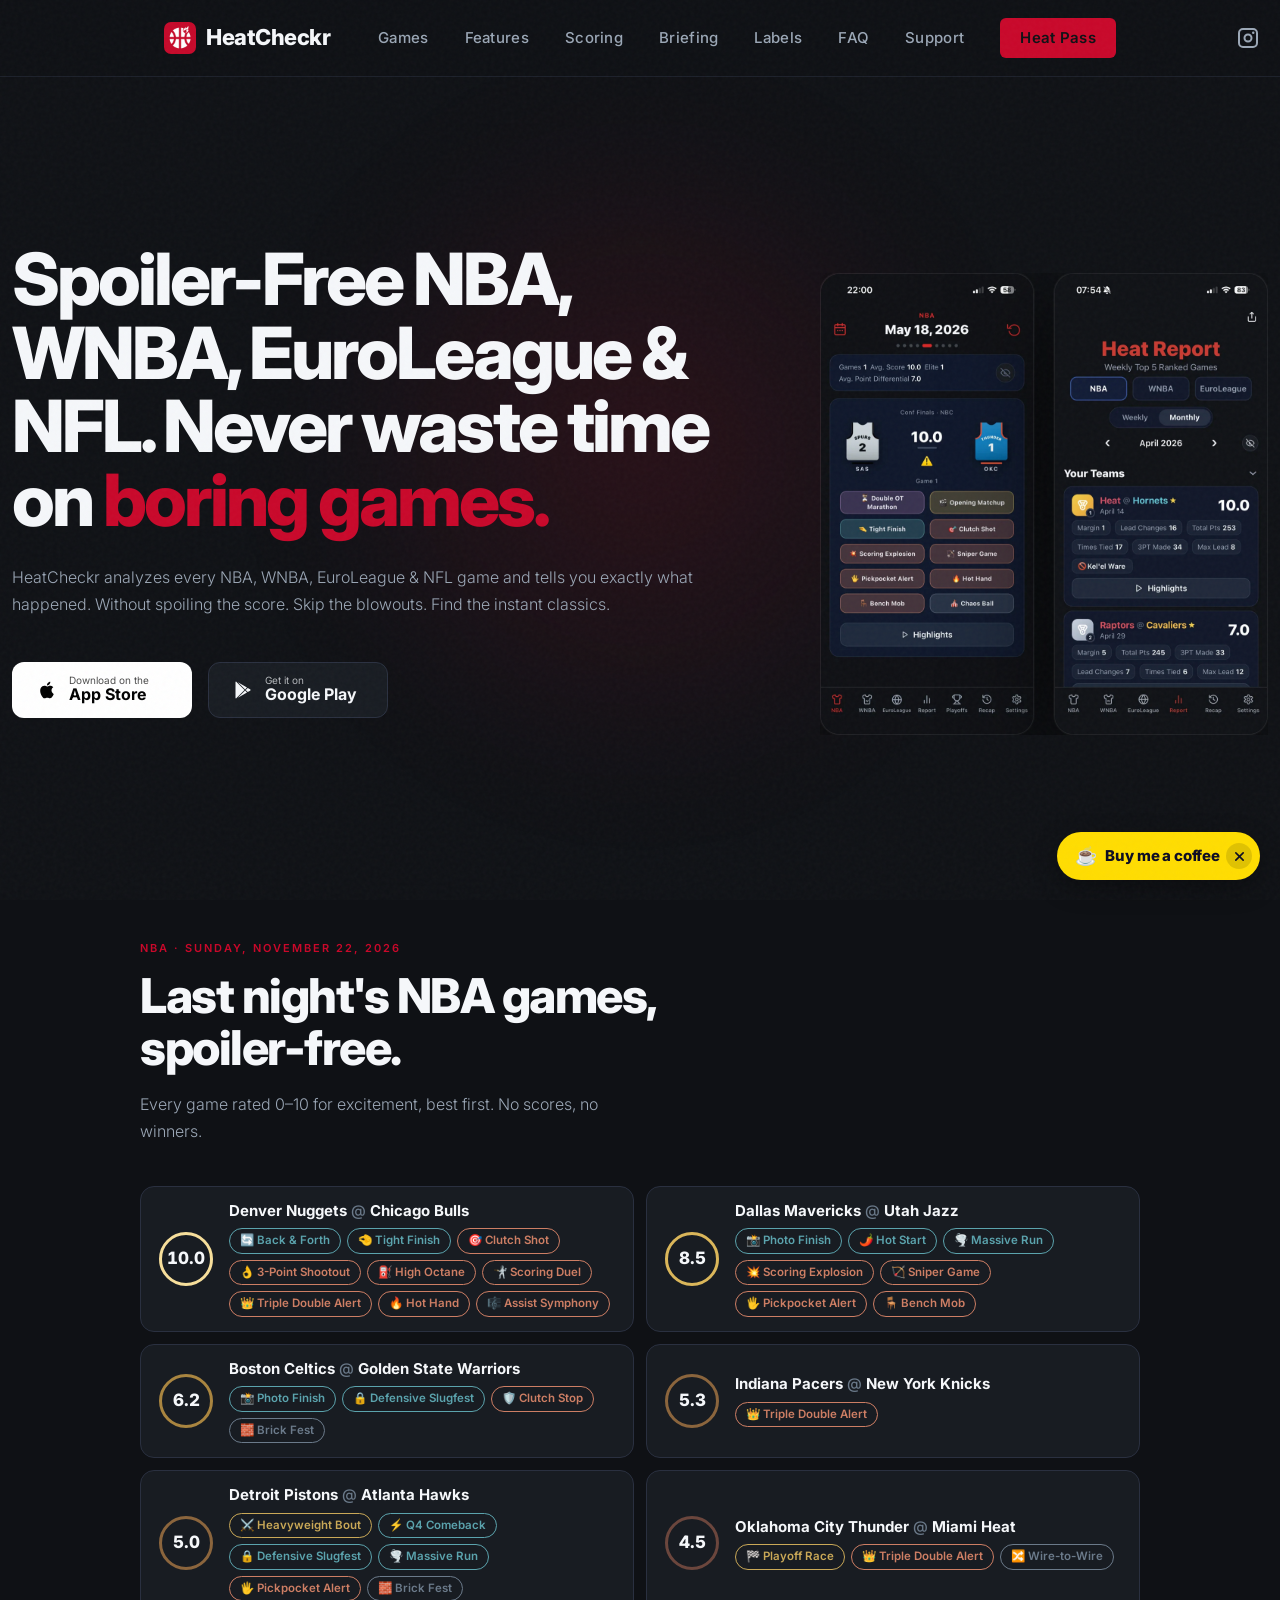
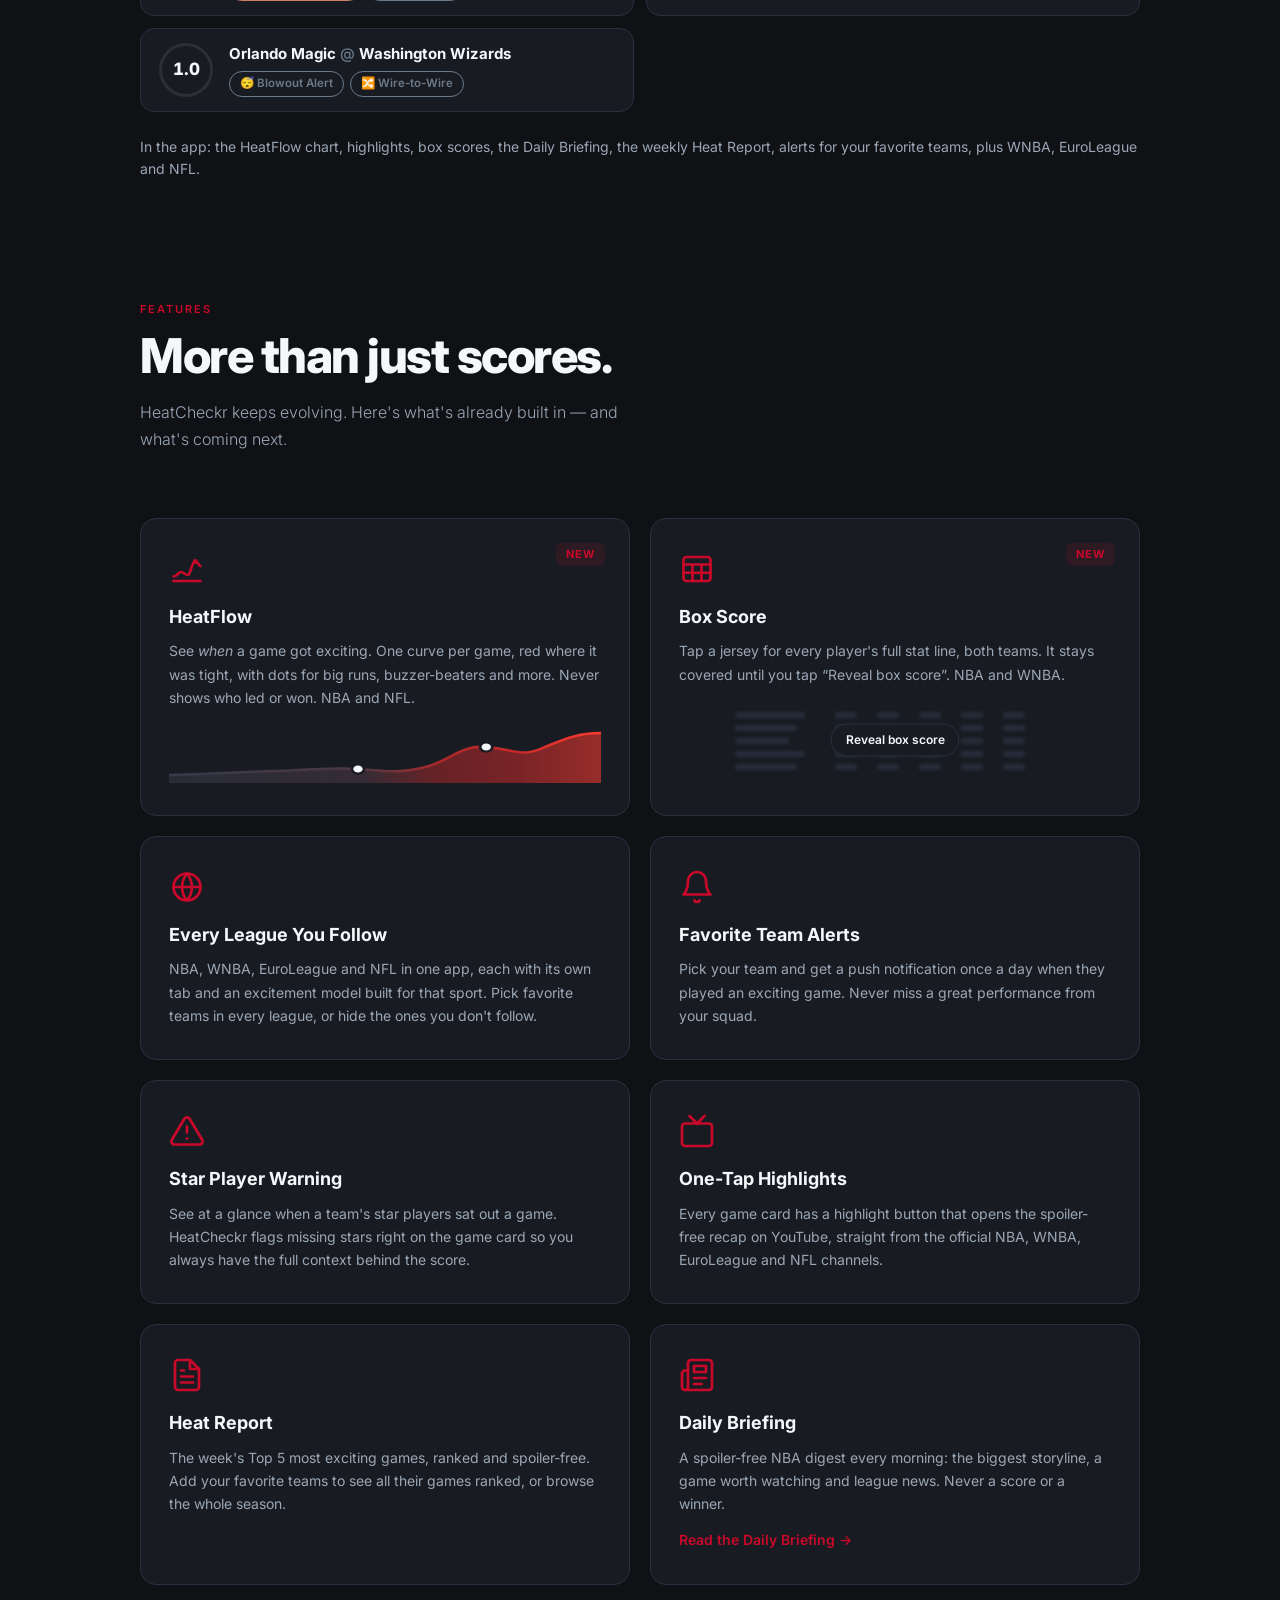
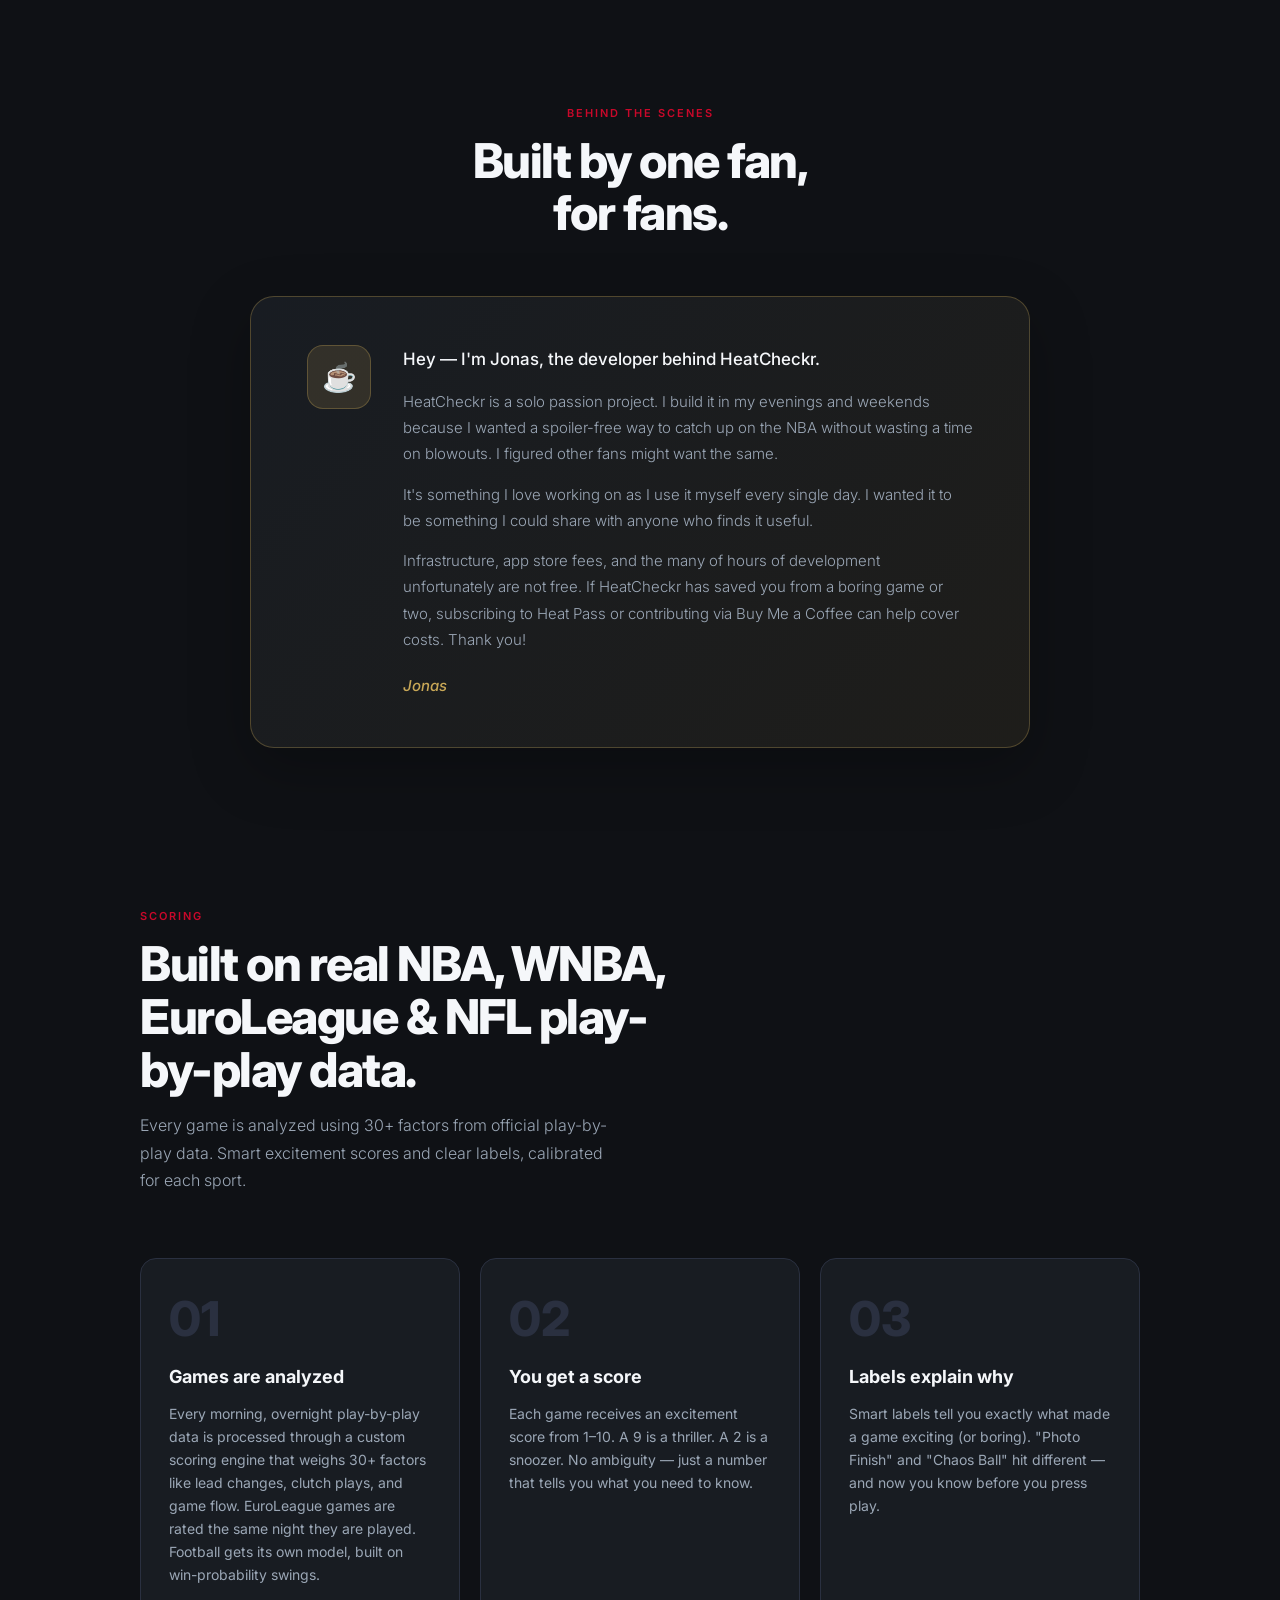
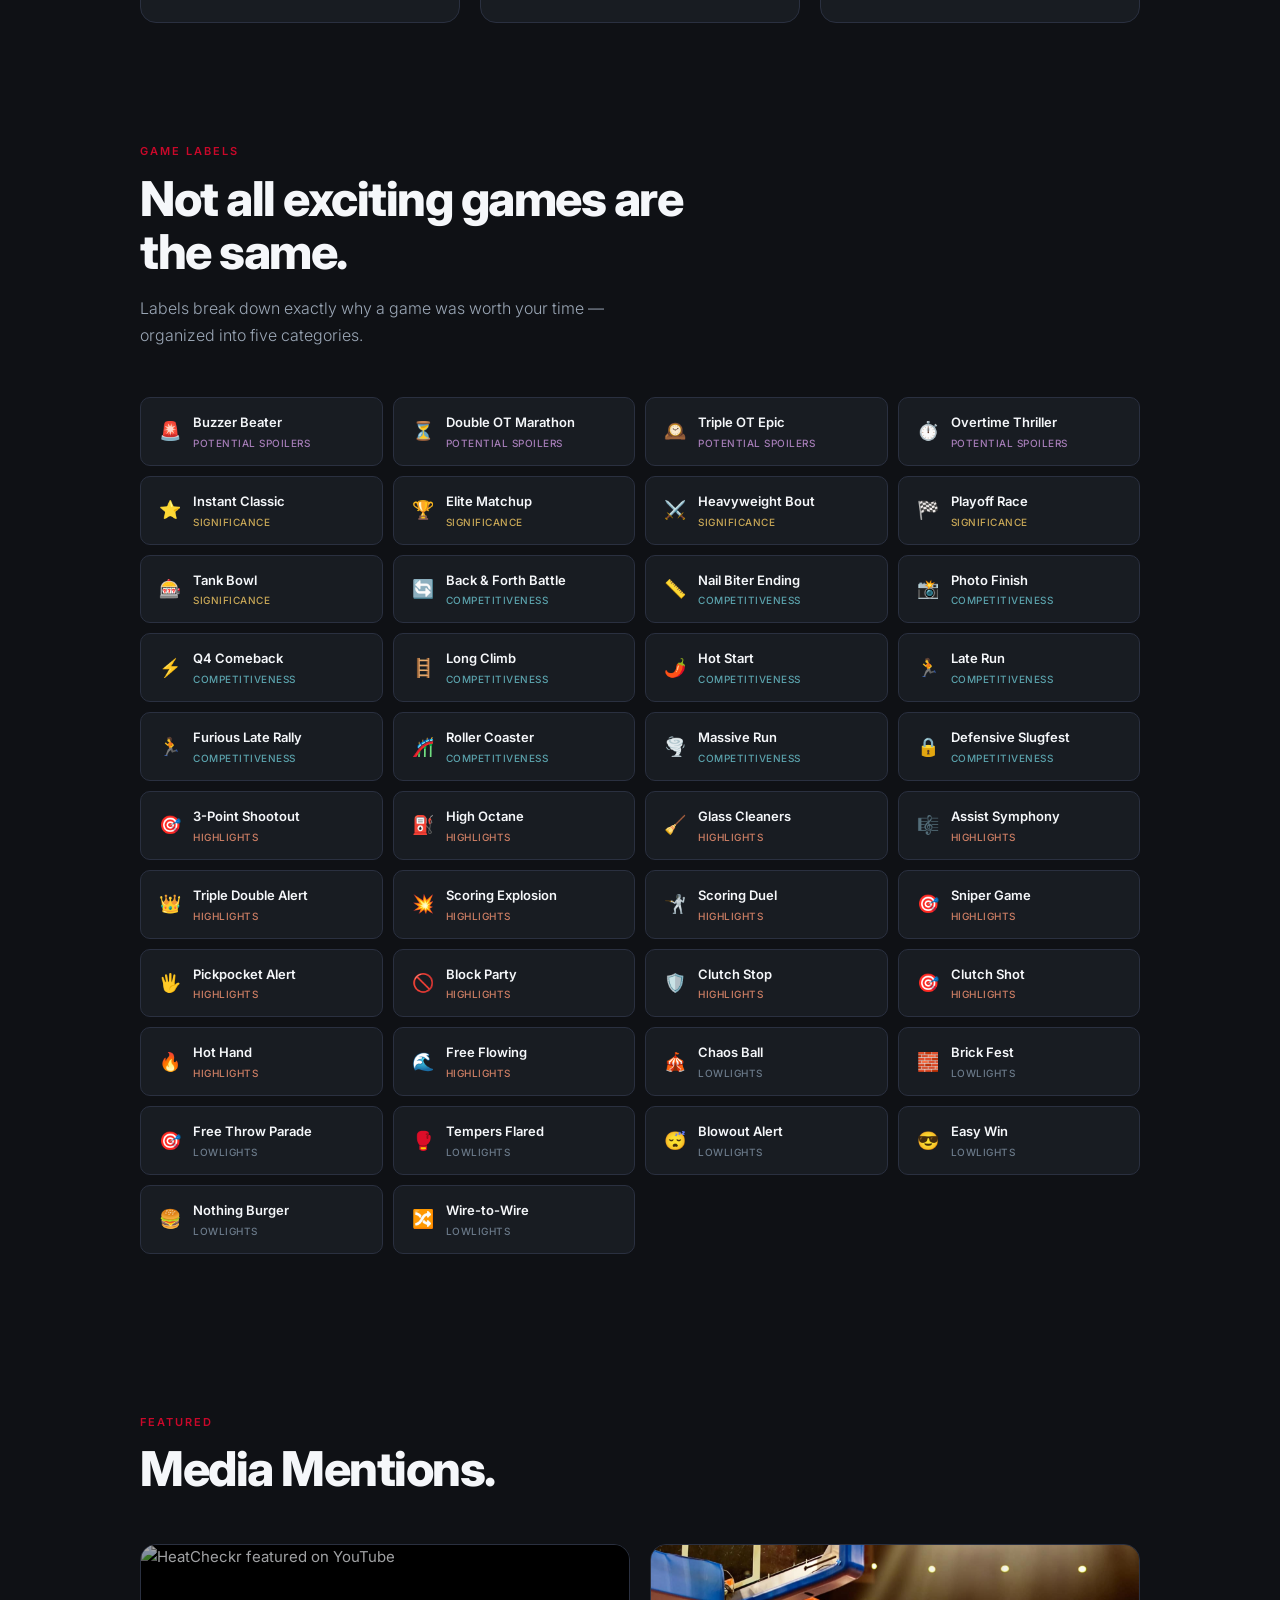
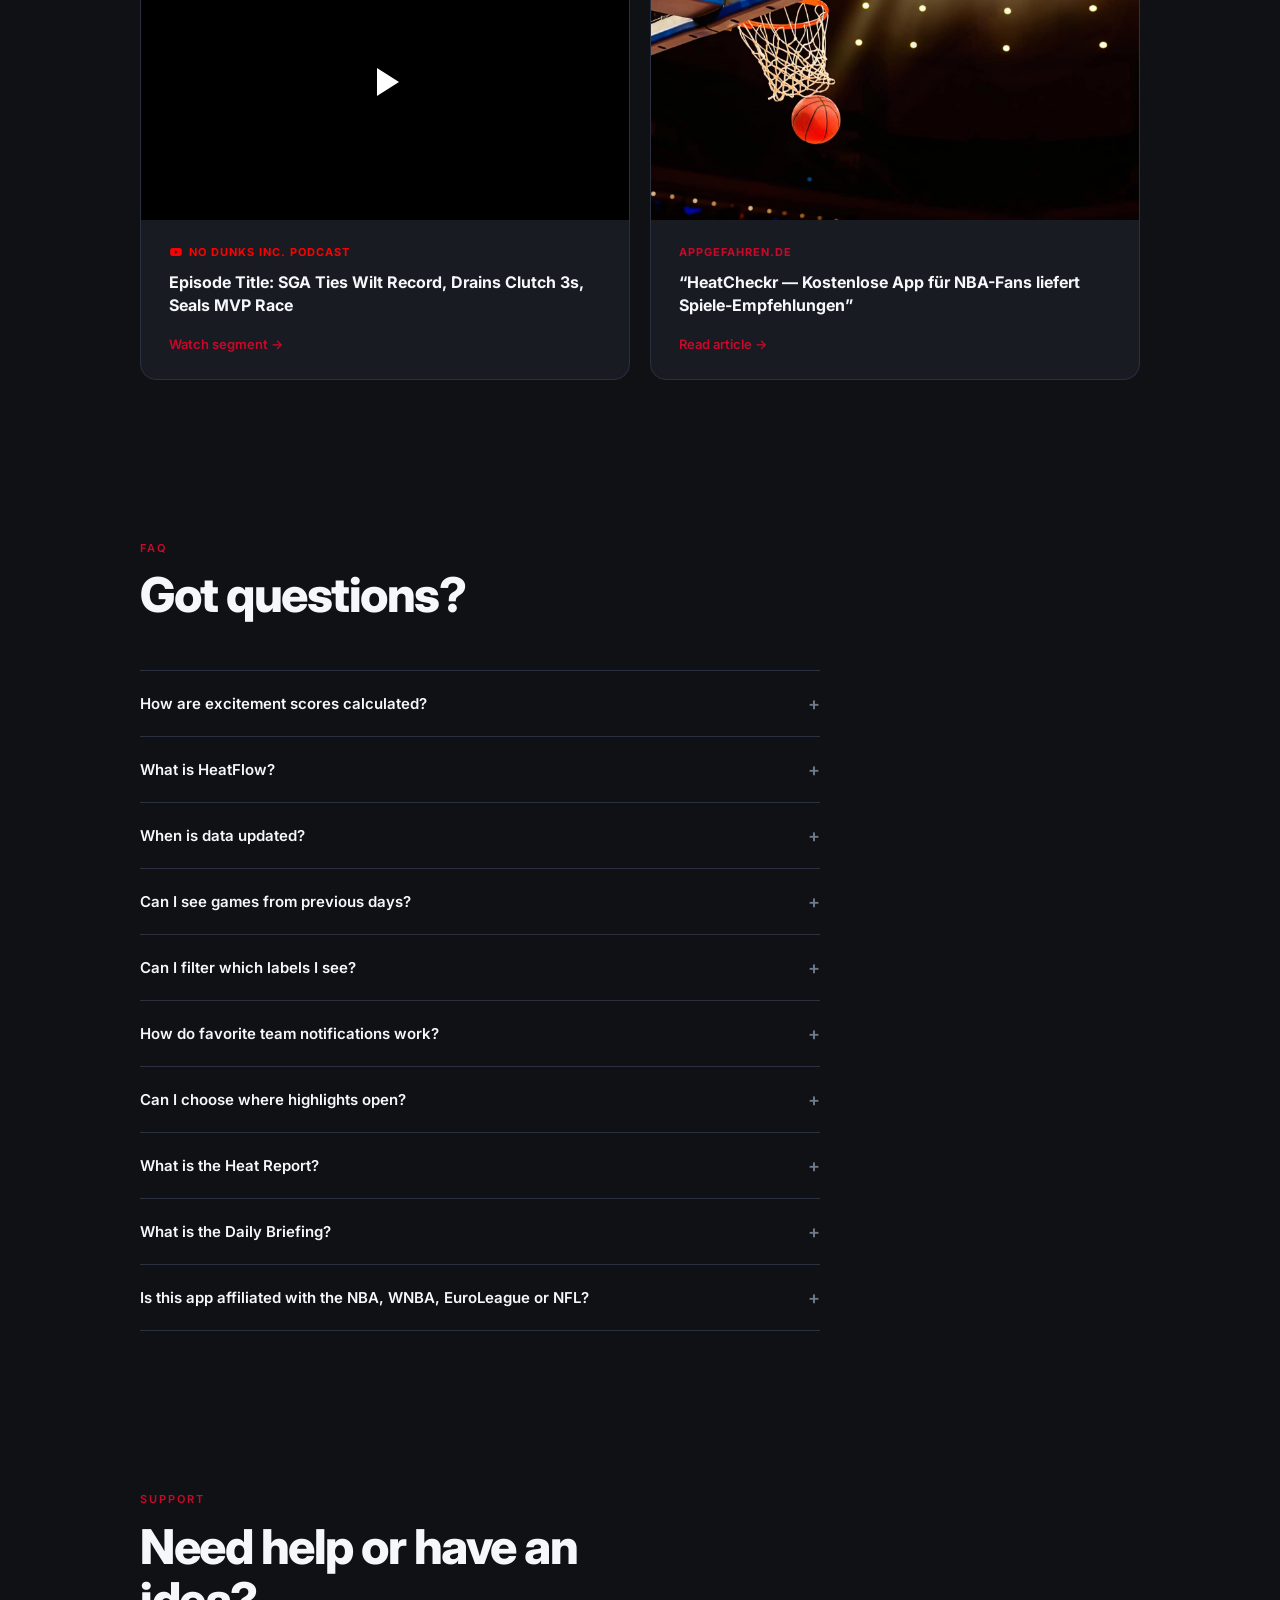
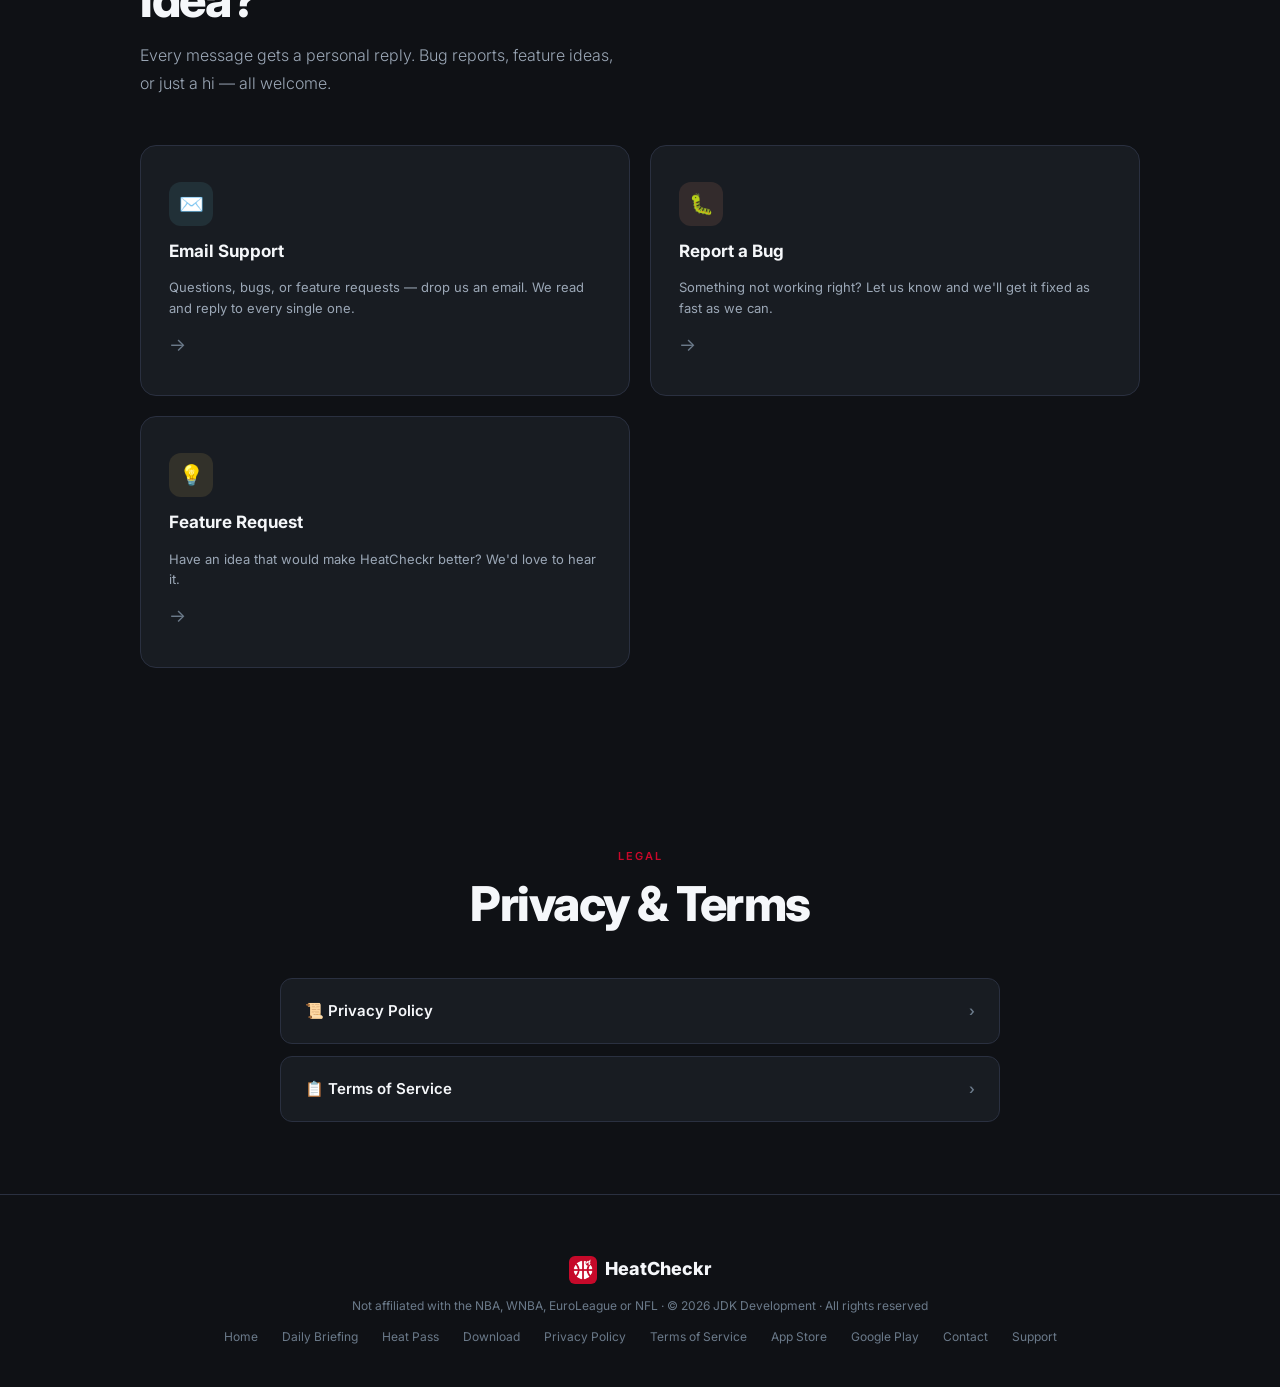
==== commit 4da4a767: "Update last night's games" ====
--- a/index.html
+++ b/index.html
@@ -231,18 +231,19 @@
 <section id="games" style="padding-top:40px;">
   <div class="section-inner">
     <!-- GAMES:START -->
-    <div data-games-date="2026-11-21">
-      <p class="section-label">NBA &middot; Saturday, November 21, 2026</p>
+    <div data-games-date="2026-11-22">
+      <p class="section-label">NBA &middot; Sunday, November 22, 2026</p>
       <h2 class="section-title">Last night's NBA games, spoiler-free.</h2>
       <p class="section-desc">Every game rated 0&ndash;10 for excitement, best first. No scores, no winners.</p>
     </div>
     <ol class="ln-list">
-      <li class="ln-game"><span class="ln-score ln-s8" aria-label="Excitement score 8.8 out of 10">8.8</span><div class="ln-body"><h3 class="ln-teams">Boston Celtics <span class="ln-at">@</span> Sacramento Kings</h3><div class="ln-pills"><span class="ln-pill ln-competitiveness">🔄 Back &amp; Forth</span><span class="ln-pill ln-competitiveness">📏 Nail Biter Ending</span><span class="ln-pill ln-competitiveness">📸 Photo Finish</span><span class="ln-pill ln-highlights">🎯 Clutch Shot</span><span class="ln-pill ln-lowlights">🧱 Brick Fest</span></div></div></li>
-      <li class="ln-game"><span class="ln-score ln-s8" aria-label="Excitement score 8.2 out of 10">8.2</span><div class="ln-body"><h3 class="ln-teams">Milwaukee Bucks <span class="ln-at">@</span> Philadelphia 76ers</h3><div class="ln-pills"><span class="ln-pill ln-competitiveness">🔄 Back &amp; Forth</span><span class="ln-pill ln-competitiveness">📸 Photo Finish</span><span class="ln-pill ln-highlights">⛽️ High Octane</span><span class="ln-pill ln-highlights">💥 Scoring Explosion</span></div></div></li>
-      <li class="ln-game"><span class="ln-score ln-s7" aria-label="Excitement score 7.9 out of 10">7.9</span><div class="ln-body"><h3 class="ln-teams">Portland Trail Blazers <span class="ln-at">@</span> New York Knicks</h3><div class="ln-pills"><span class="ln-pill ln-significance">⭐ Instant Classic</span><span class="ln-pill ln-significance">🏁 Playoff Race</span><span class="ln-pill ln-competitiveness">📸 Photo Finish</span><span class="ln-pill ln-competitiveness">🔒 Defensive Slugfest</span><span class="ln-pill ln-highlights">🌊 Free Flowing</span></div></div></li>
-      <li class="ln-game"><span class="ln-score ln-s3" aria-label="Excitement score 3.7 out of 10">3.7</span><div class="ln-body"><h3 class="ln-teams">Memphis Grizzlies <span class="ln-at">@</span> Minnesota Timberwolves</h3><div class="ln-pills"><span class="ln-pill ln-significance">⚔️ Heavyweight Bout</span><span class="ln-pill ln-competitiveness">🔒 Defensive Slugfest</span><span class="ln-pill ln-lowlights">🎪 Chaos Ball</span></div></div></li>
-      <li class="ln-game"><span class="ln-score ln-s3" aria-label="Excitement score 3.1 out of 10">3.1</span><div class="ln-body"><h3 class="ln-teams">Los Angeles Clippers <span class="ln-at">@</span> Dallas Mavericks</h3><div class="ln-pills"><span class="ln-pill ln-lowlights">🧱 Brick Fest</span></div></div></li>
-      <li class="ln-game"><span class="ln-score ln-s2" aria-label="Excitement score 2.9 out of 10">2.9</span><div class="ln-body"><h3 class="ln-teams">New Orleans Pelicans <span class="ln-at">@</span> San Antonio Spurs</h3><div class="ln-pills"><span class="ln-pill ln-competitiveness">🔒 Defensive Slugfest</span><span class="ln-pill ln-highlights">💥 Scoring Explosion</span><span class="ln-pill ln-highlights">🚫 Block Party</span><span class="ln-pill ln-lowlights">😎 Easy Win</span><span class="ln-pill ln-lowlights">🧱 Brick Fest</span></div></div></li>
+      <li class="ln-game"><span class="ln-score ln-s10" aria-label="Excitement score 10.0 out of 10">10.0</span><div class="ln-body"><h3 class="ln-teams">Denver Nuggets <span class="ln-at">@</span> Chicago Bulls</h3><div class="ln-pills"><span class="ln-pill ln-competitiveness">🔄 Back &amp; Forth</span><span class="ln-pill ln-competitiveness">🤏 Tight Finish</span><span class="ln-pill ln-highlights">🎯 Clutch Shot</span><span class="ln-pill ln-highlights">👌 3-Point Shootout</span><span class="ln-pill ln-highlights">⛽️ High Octane</span><span class="ln-pill ln-highlights">🤺 Scoring Duel</span><span class="ln-pill ln-highlights">👑 Triple Double Alert</span><span class="ln-pill ln-highlights">🔥 Hot Hand</span><span class="ln-pill ln-highlights">🎼 Assist Symphony</span></div></div></li>
+      <li class="ln-game"><span class="ln-score ln-s8" aria-label="Excitement score 8.5 out of 10">8.5</span><div class="ln-body"><h3 class="ln-teams">Dallas Mavericks <span class="ln-at">@</span> Utah Jazz</h3><div class="ln-pills"><span class="ln-pill ln-competitiveness">📸 Photo Finish</span><span class="ln-pill ln-competitiveness">🌶️ Hot Start</span><span class="ln-pill ln-competitiveness">🌪️ Massive Run</span><span class="ln-pill ln-highlights">💥 Scoring Explosion</span><span class="ln-pill ln-highlights">🏹 Sniper Game</span><span class="ln-pill ln-highlights">🖐️ Pickpocket Alert</span><span class="ln-pill ln-highlights">🪑 Bench Mob</span></div></div></li>
+      <li class="ln-game"><span class="ln-score ln-s6" aria-label="Excitement score 6.2 out of 10">6.2</span><div class="ln-body"><h3 class="ln-teams">Boston Celtics <span class="ln-at">@</span> Golden State Warriors</h3><div class="ln-pills"><span class="ln-pill ln-competitiveness">📸 Photo Finish</span><span class="ln-pill ln-competitiveness">🔒 Defensive Slugfest</span><span class="ln-pill ln-highlights">🛡️ Clutch Stop</span><span class="ln-pill ln-lowlights">🧱 Brick Fest</span></div></div></li>
+      <li class="ln-game"><span class="ln-score ln-s5" aria-label="Excitement score 5.3 out of 10">5.3</span><div class="ln-body"><h3 class="ln-teams">Indiana Pacers <span class="ln-at">@</span> New York Knicks</h3><div class="ln-pills"><span class="ln-pill ln-highlights">👑 Triple Double Alert</span></div></div></li>
+      <li class="ln-game"><span class="ln-score ln-s5" aria-label="Excitement score 5.0 out of 10">5.0</span><div class="ln-body"><h3 class="ln-teams">Detroit Pistons <span class="ln-at">@</span> Atlanta Hawks</h3><div class="ln-pills"><span class="ln-pill ln-significance">⚔️ Heavyweight Bout</span><span class="ln-pill ln-competitiveness">⚡️ Q4 Comeback</span><span class="ln-pill ln-competitiveness">🔒 Defensive Slugfest</span><span class="ln-pill ln-competitiveness">🌪️ Massive Run</span><span class="ln-pill ln-highlights">🖐️ Pickpocket Alert</span><span class="ln-pill ln-lowlights">🧱 Brick Fest</span></div></div></li>
+      <li class="ln-game"><span class="ln-score ln-s4" aria-label="Excitement score 4.5 out of 10">4.5</span><div class="ln-body"><h3 class="ln-teams">Oklahoma City Thunder <span class="ln-at">@</span> Miami Heat</h3><div class="ln-pills"><span class="ln-pill ln-significance">🏁 Playoff Race</span><span class="ln-pill ln-highlights">👑 Triple Double Alert</span><span class="ln-pill ln-lowlights">🔀 Wire-to-Wire</span></div></div></li>
+      <li class="ln-game"><span class="ln-score ln-s1" aria-label="Excitement score 1.0 out of 10">1.0</span><div class="ln-body"><h3 class="ln-teams">Orlando Magic <span class="ln-at">@</span> Washington Wizards</h3><div class="ln-pills"><span class="ln-pill ln-lowlights">😴 Blowout Alert</span><span class="ln-pill ln-lowlights">🔀 Wire-to-Wire</span></div></div></li>
     </ol>
     <p class="ln-more">In the app: the HeatFlow chart, highlights, box scores, the Daily Briefing, the weekly Heat Report, alerts for your favorite teams, plus WNBA, EuroLeague and NFL.</p>
     <!-- GAMES:END -->
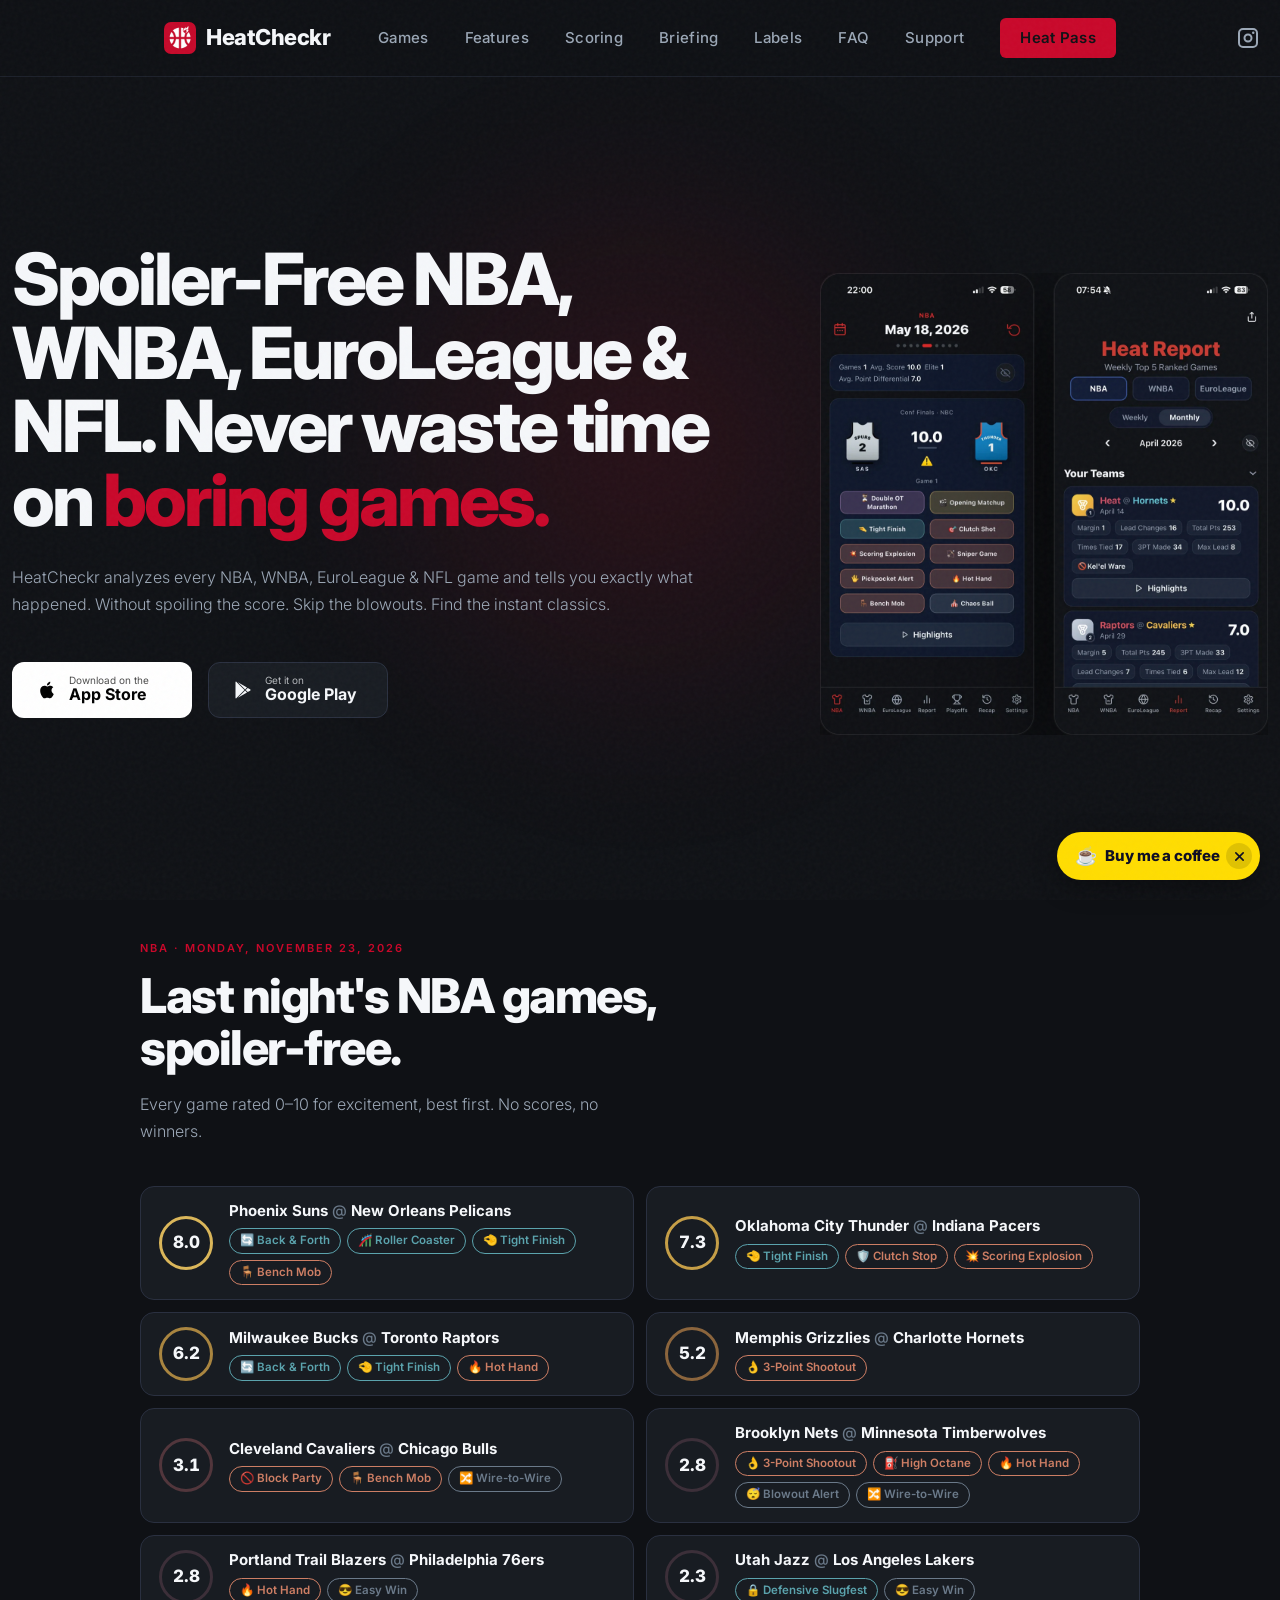
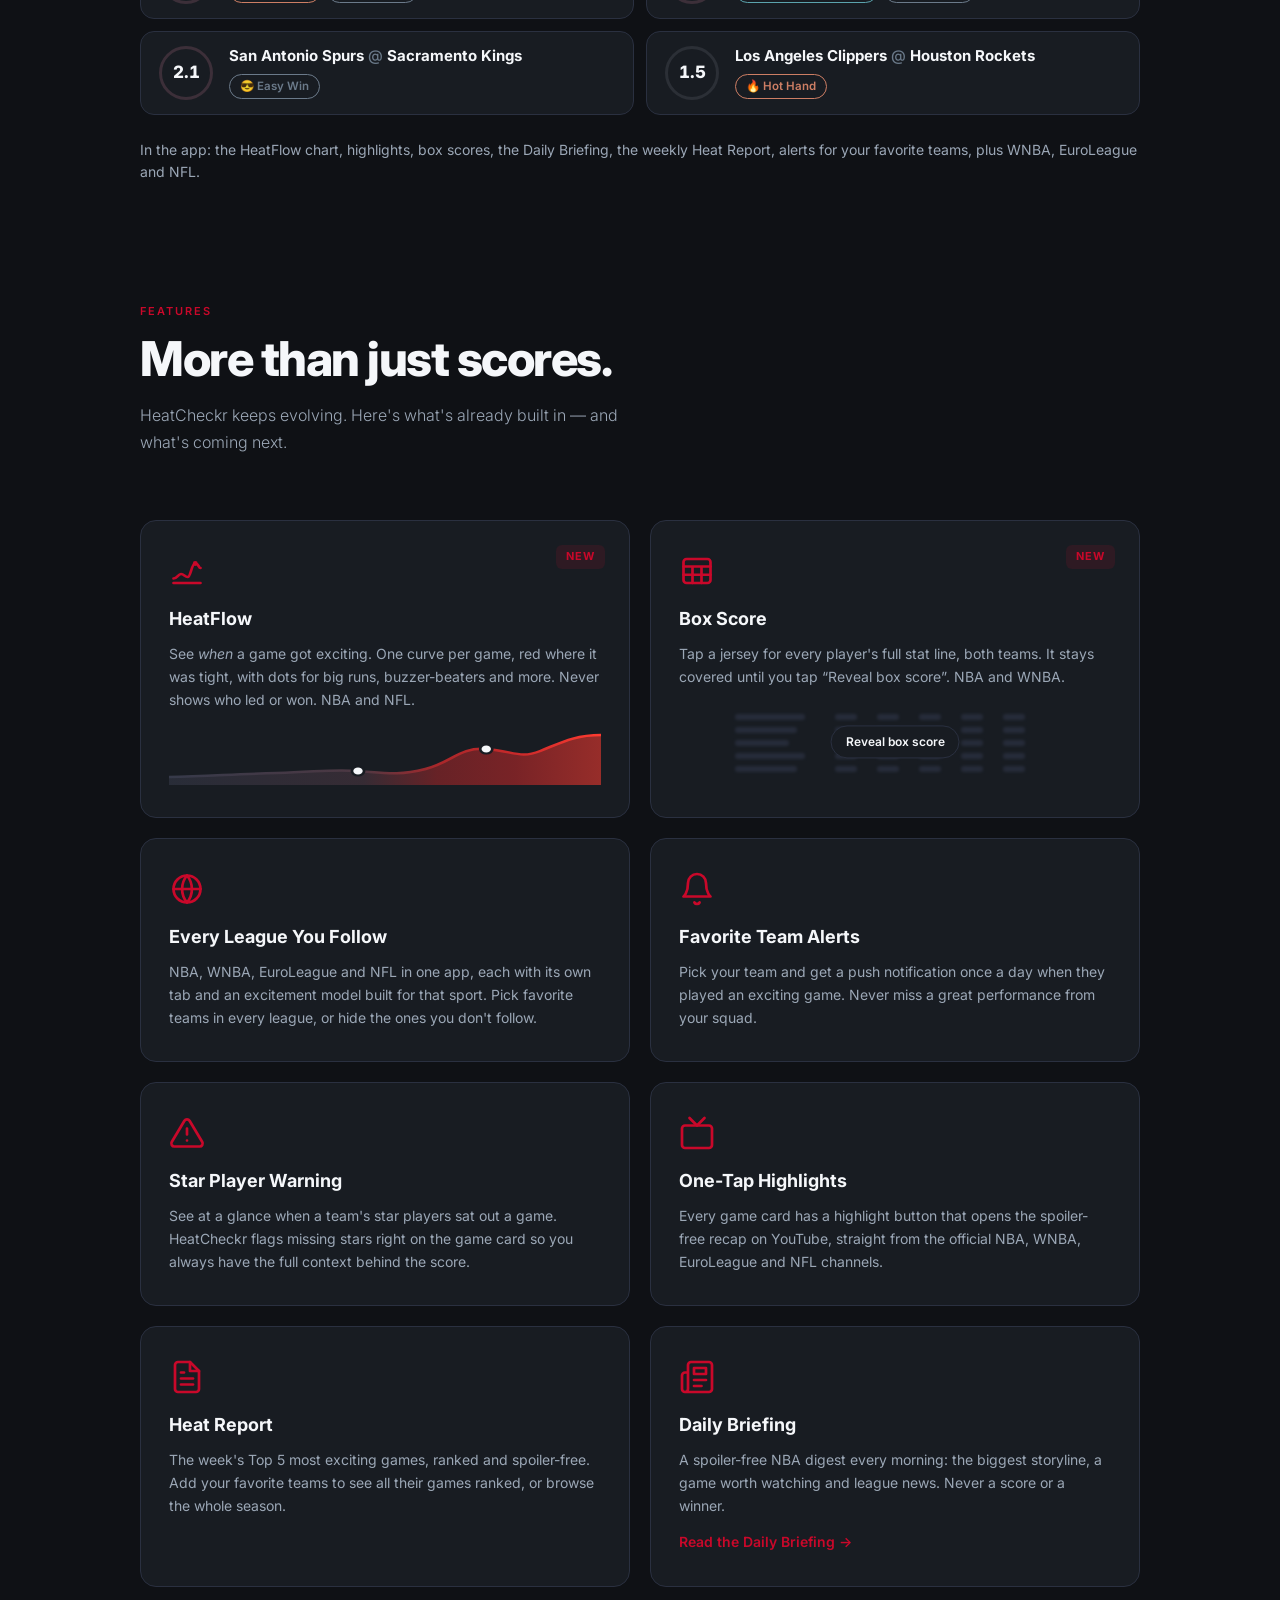
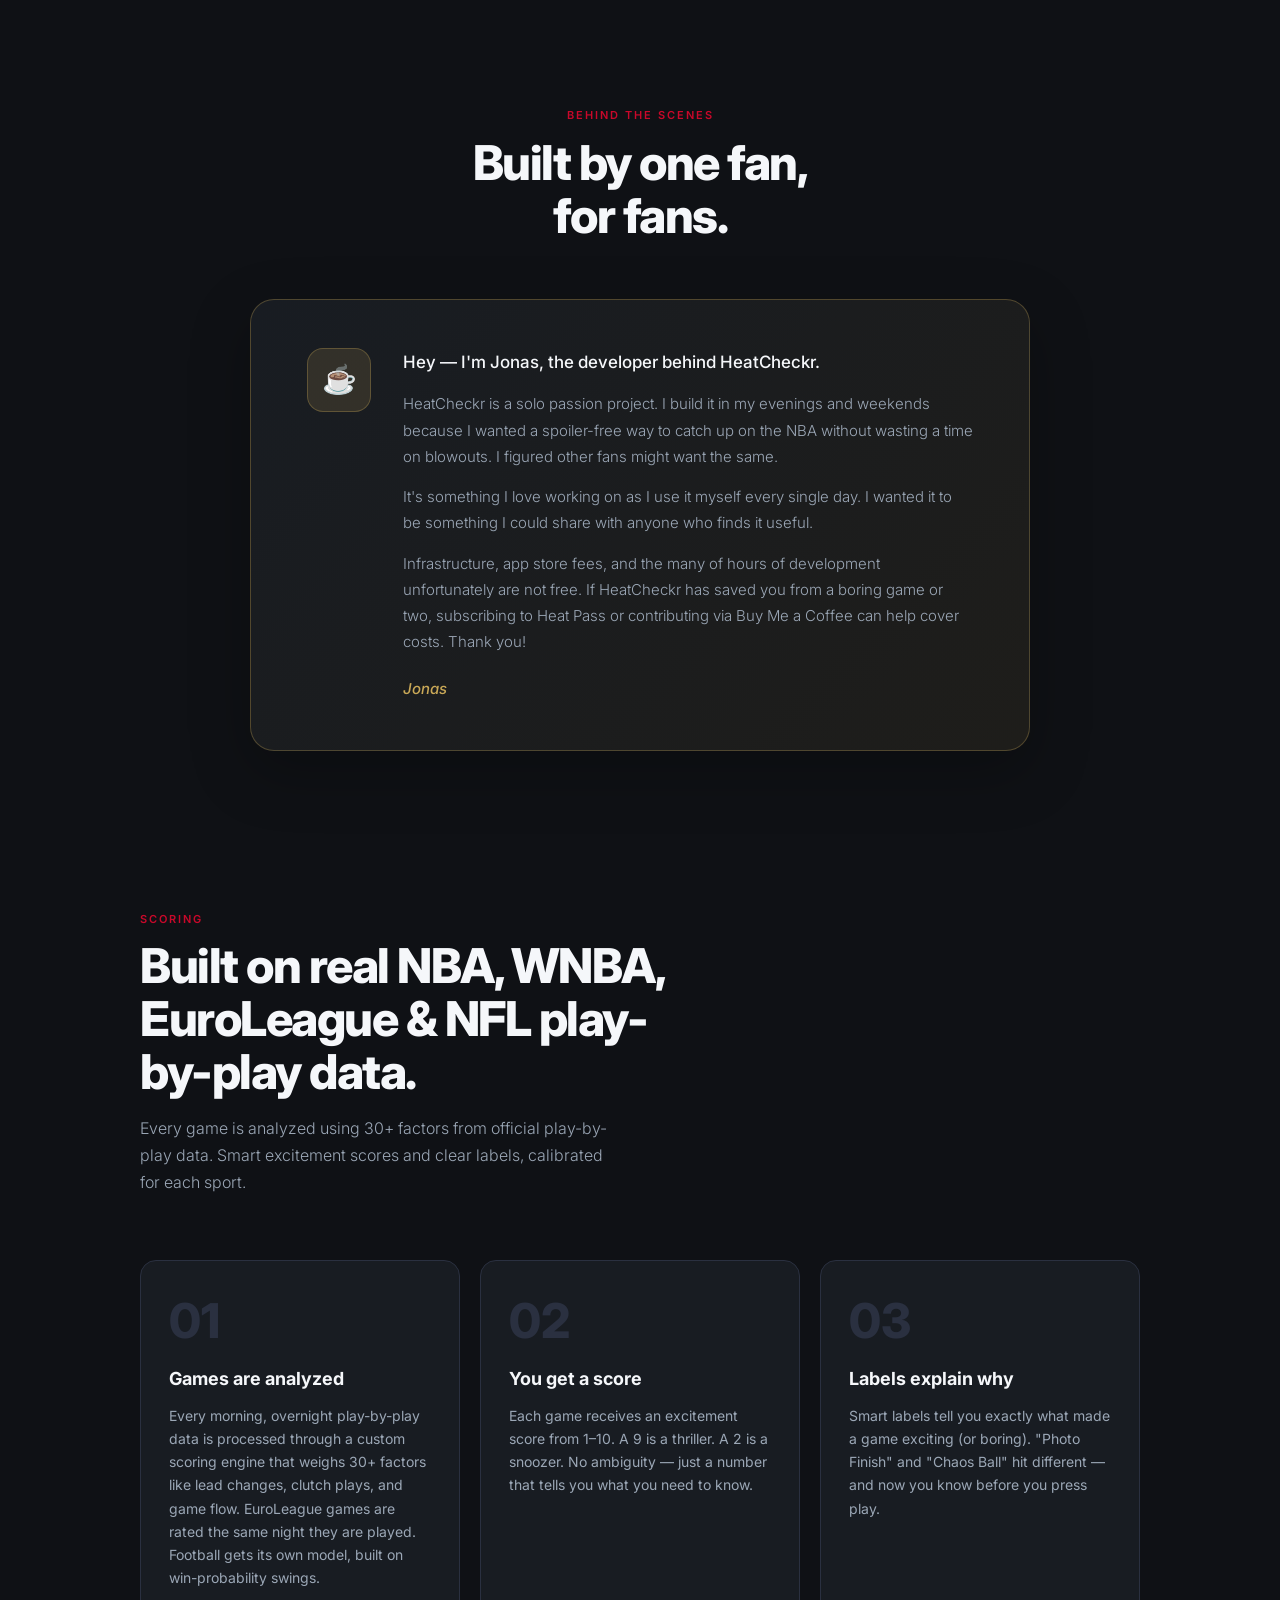
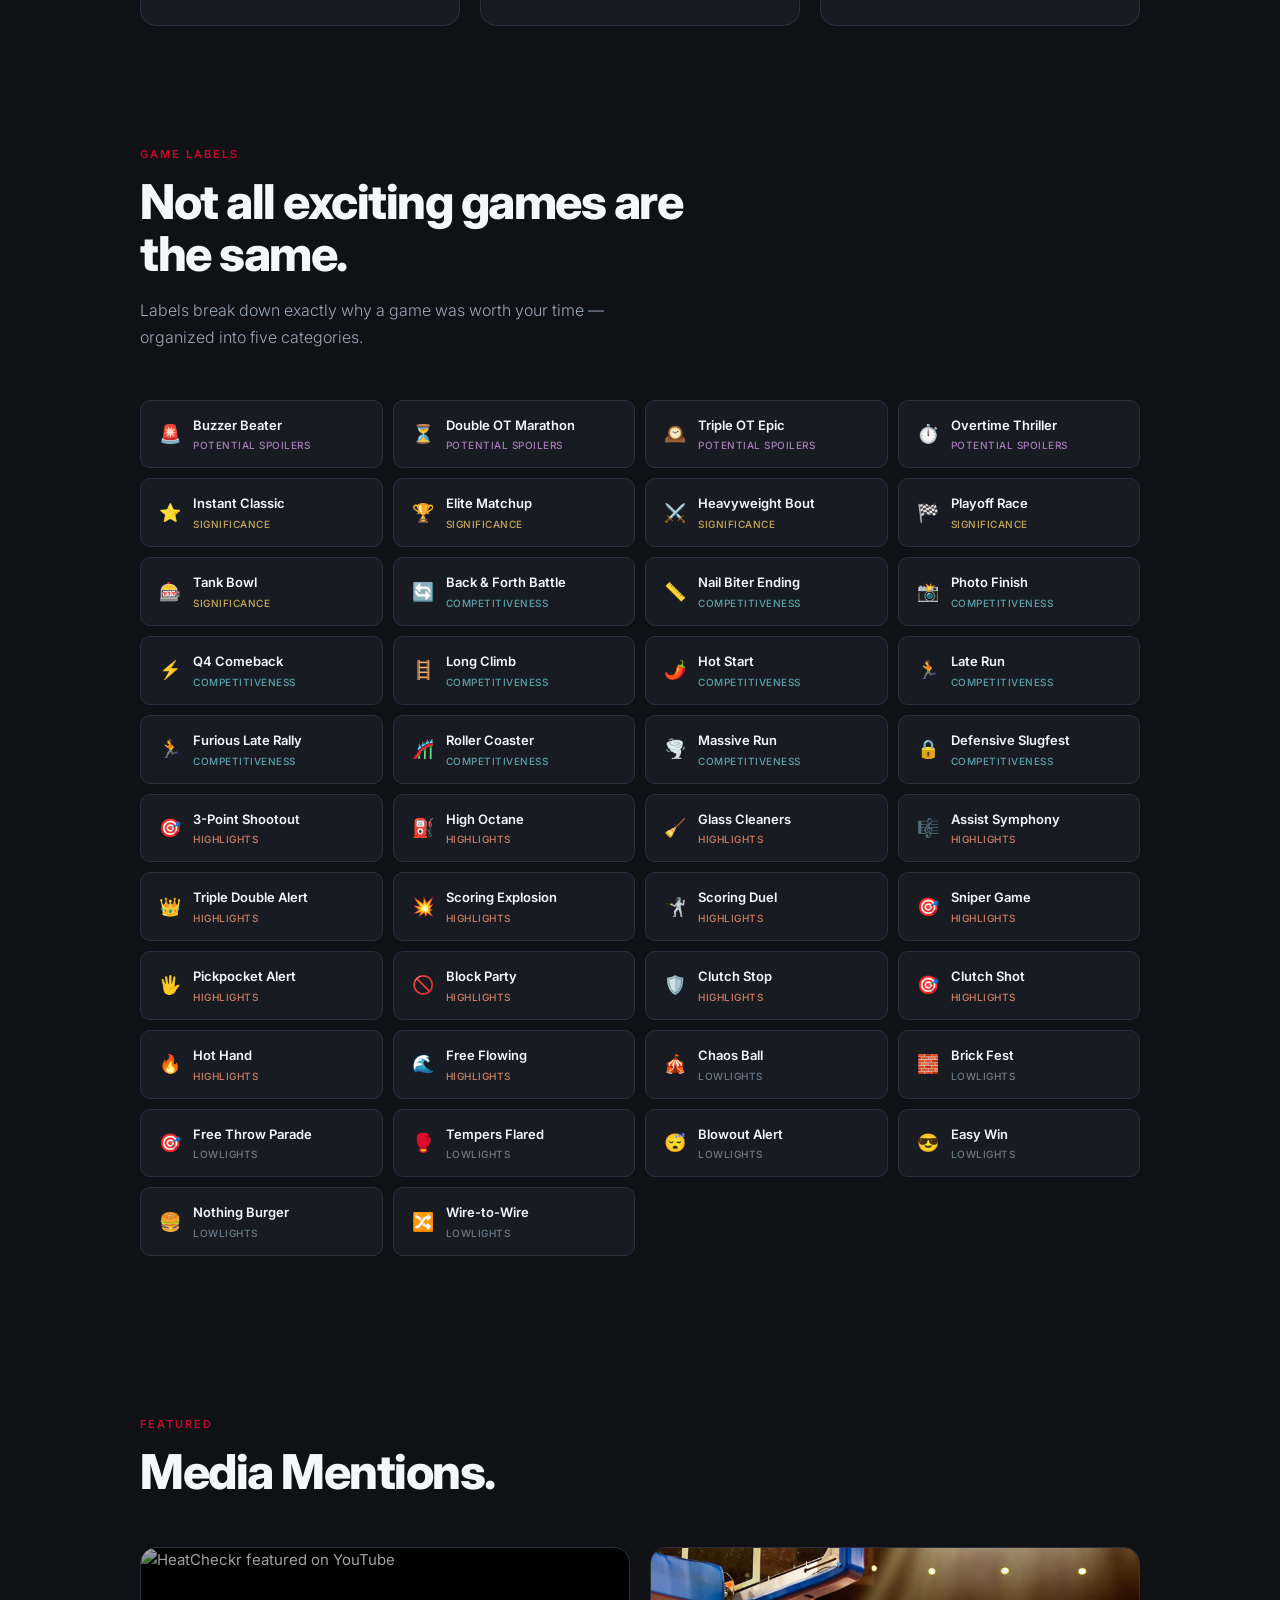
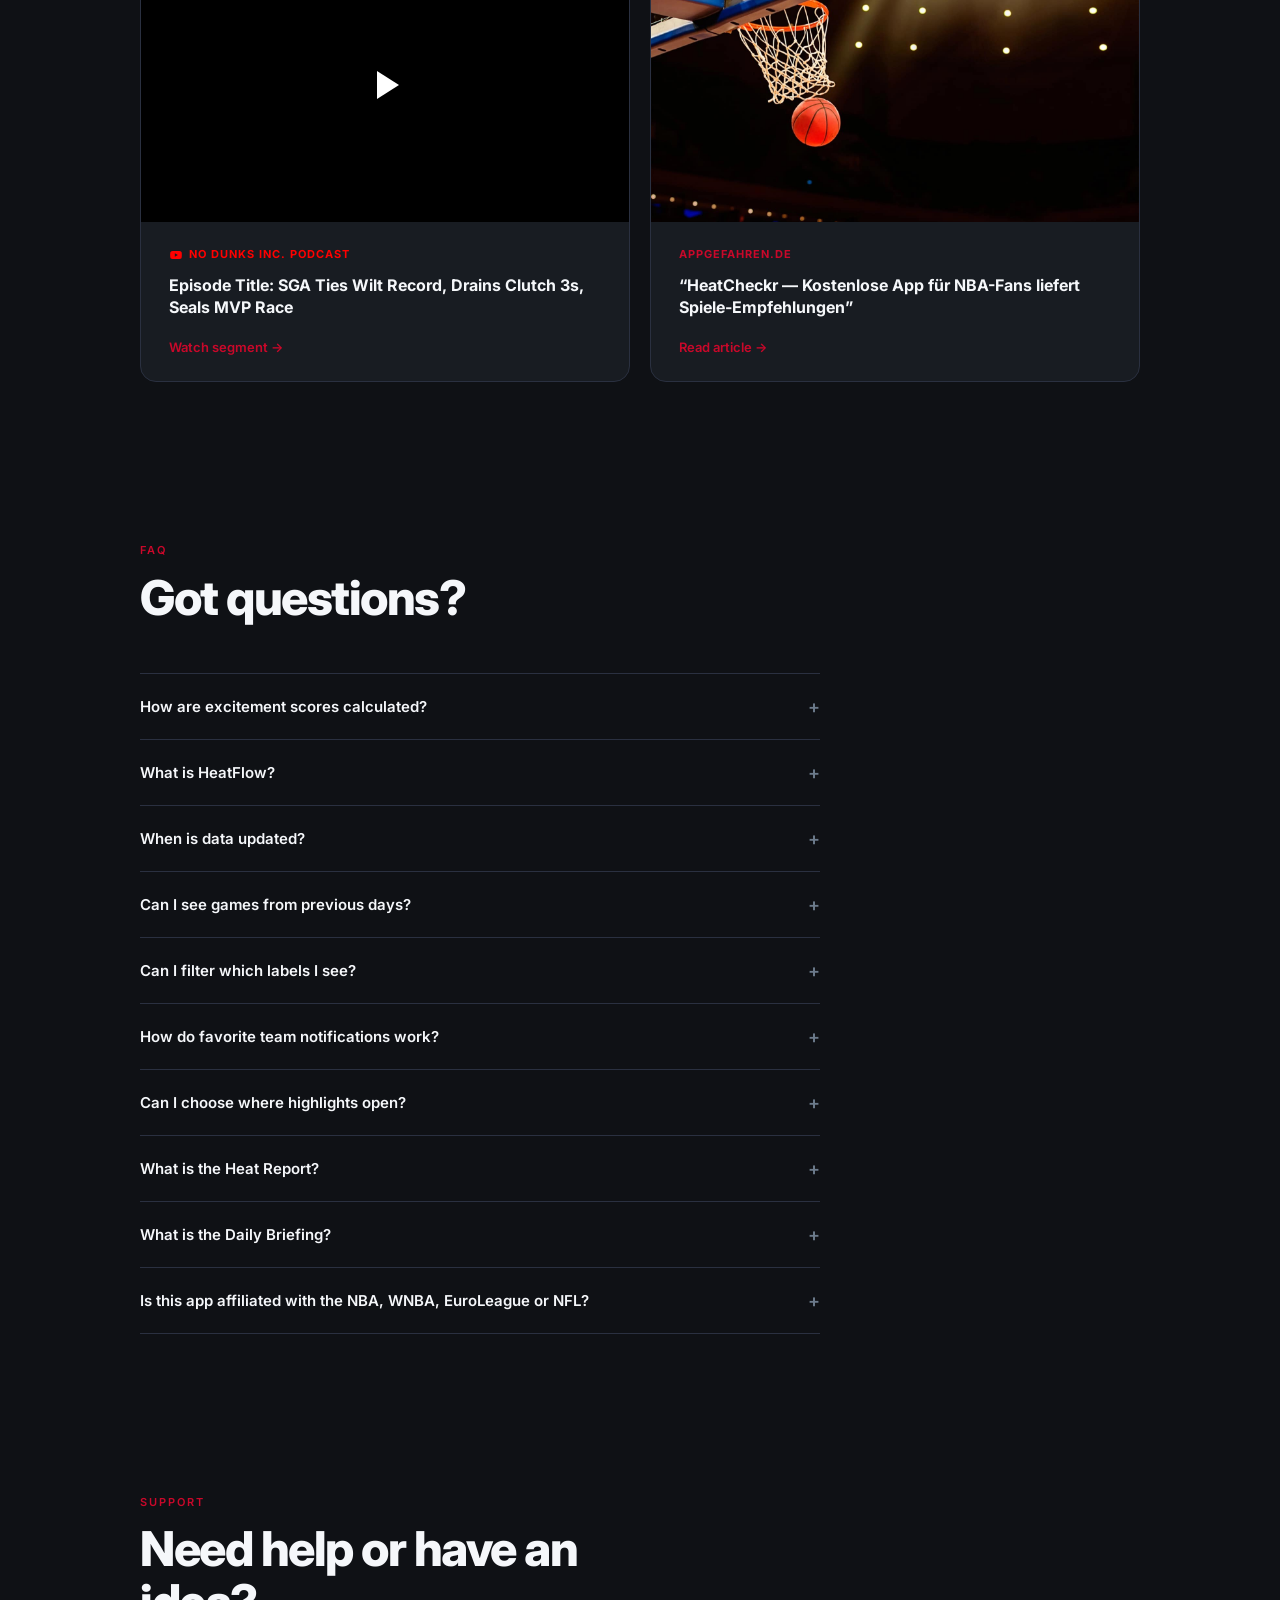
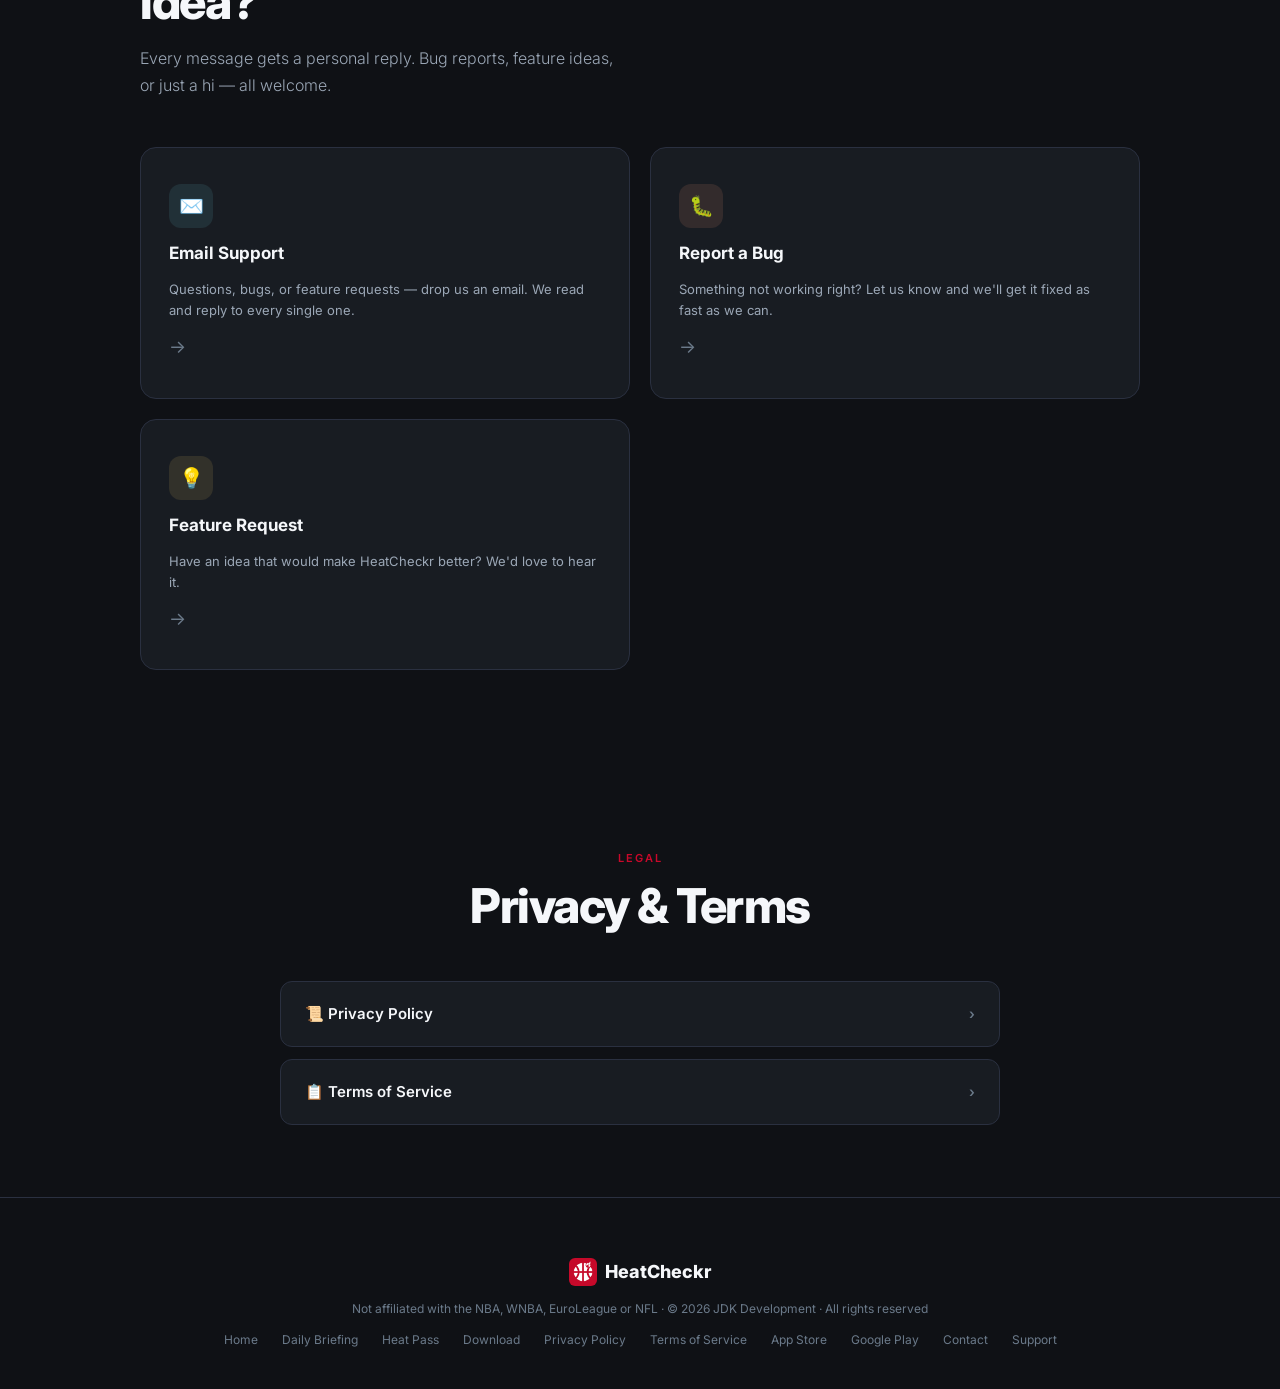
==== commit cb6dfbd9: "Update last night's games" ====
--- a/index.html
+++ b/index.html
@@ -231,19 +231,22 @@
 <section id="games" style="padding-top:40px;">
   <div class="section-inner">
     <!-- GAMES:START -->
-    <div data-games-date="2026-11-22">
-      <p class="section-label">NBA &middot; Sunday, November 22, 2026</p>
+    <div data-games-date="2026-11-23">
+      <p class="section-label">NBA &middot; Monday, November 23, 2026</p>
       <h2 class="section-title">Last night's NBA games, spoiler-free.</h2>
       <p class="section-desc">Every game rated 0&ndash;10 for excitement, best first. No scores, no winners.</p>
     </div>
     <ol class="ln-list">
-      <li class="ln-game"><span class="ln-score ln-s10" aria-label="Excitement score 10.0 out of 10">10.0</span><div class="ln-body"><h3 class="ln-teams">Denver Nuggets <span class="ln-at">@</span> Chicago Bulls</h3><div class="ln-pills"><span class="ln-pill ln-competitiveness">🔄 Back &amp; Forth</span><span class="ln-pill ln-competitiveness">🤏 Tight Finish</span><span class="ln-pill ln-highlights">🎯 Clutch Shot</span><span class="ln-pill ln-highlights">👌 3-Point Shootout</span><span class="ln-pill ln-highlights">⛽️ High Octane</span><span class="ln-pill ln-highlights">🤺 Scoring Duel</span><span class="ln-pill ln-highlights">👑 Triple Double Alert</span><span class="ln-pill ln-highlights">🔥 Hot Hand</span><span class="ln-pill ln-highlights">🎼 Assist Symphony</span></div></div></li>
-      <li class="ln-game"><span class="ln-score ln-s8" aria-label="Excitement score 8.5 out of 10">8.5</span><div class="ln-body"><h3 class="ln-teams">Dallas Mavericks <span class="ln-at">@</span> Utah Jazz</h3><div class="ln-pills"><span class="ln-pill ln-competitiveness">📸 Photo Finish</span><span class="ln-pill ln-competitiveness">🌶️ Hot Start</span><span class="ln-pill ln-competitiveness">🌪️ Massive Run</span><span class="ln-pill ln-highlights">💥 Scoring Explosion</span><span class="ln-pill ln-highlights">🏹 Sniper Game</span><span class="ln-pill ln-highlights">🖐️ Pickpocket Alert</span><span class="ln-pill ln-highlights">🪑 Bench Mob</span></div></div></li>
-      <li class="ln-game"><span class="ln-score ln-s6" aria-label="Excitement score 6.2 out of 10">6.2</span><div class="ln-body"><h3 class="ln-teams">Boston Celtics <span class="ln-at">@</span> Golden State Warriors</h3><div class="ln-pills"><span class="ln-pill ln-competitiveness">📸 Photo Finish</span><span class="ln-pill ln-competitiveness">🔒 Defensive Slugfest</span><span class="ln-pill ln-highlights">🛡️ Clutch Stop</span><span class="ln-pill ln-lowlights">🧱 Brick Fest</span></div></div></li>
-      <li class="ln-game"><span class="ln-score ln-s5" aria-label="Excitement score 5.3 out of 10">5.3</span><div class="ln-body"><h3 class="ln-teams">Indiana Pacers <span class="ln-at">@</span> New York Knicks</h3><div class="ln-pills"><span class="ln-pill ln-highlights">👑 Triple Double Alert</span></div></div></li>
-      <li class="ln-game"><span class="ln-score ln-s5" aria-label="Excitement score 5.0 out of 10">5.0</span><div class="ln-body"><h3 class="ln-teams">Detroit Pistons <span class="ln-at">@</span> Atlanta Hawks</h3><div class="ln-pills"><span class="ln-pill ln-significance">⚔️ Heavyweight Bout</span><span class="ln-pill ln-competitiveness">⚡️ Q4 Comeback</span><span class="ln-pill ln-competitiveness">🔒 Defensive Slugfest</span><span class="ln-pill ln-competitiveness">🌪️ Massive Run</span><span class="ln-pill ln-highlights">🖐️ Pickpocket Alert</span><span class="ln-pill ln-lowlights">🧱 Brick Fest</span></div></div></li>
-      <li class="ln-game"><span class="ln-score ln-s4" aria-label="Excitement score 4.5 out of 10">4.5</span><div class="ln-body"><h3 class="ln-teams">Oklahoma City Thunder <span class="ln-at">@</span> Miami Heat</h3><div class="ln-pills"><span class="ln-pill ln-significance">🏁 Playoff Race</span><span class="ln-pill ln-highlights">👑 Triple Double Alert</span><span class="ln-pill ln-lowlights">🔀 Wire-to-Wire</span></div></div></li>
-      <li class="ln-game"><span class="ln-score ln-s1" aria-label="Excitement score 1.0 out of 10">1.0</span><div class="ln-body"><h3 class="ln-teams">Orlando Magic <span class="ln-at">@</span> Washington Wizards</h3><div class="ln-pills"><span class="ln-pill ln-lowlights">😴 Blowout Alert</span><span class="ln-pill ln-lowlights">🔀 Wire-to-Wire</span></div></div></li>
+      <li class="ln-game"><span class="ln-score ln-s8" aria-label="Excitement score 8.0 out of 10">8.0</span><div class="ln-body"><h3 class="ln-teams">Phoenix Suns <span class="ln-at">@</span> New Orleans Pelicans</h3><div class="ln-pills"><span class="ln-pill ln-competitiveness">🔄 Back &amp; Forth</span><span class="ln-pill ln-competitiveness">🎢 Roller Coaster</span><span class="ln-pill ln-competitiveness">🤏 Tight Finish</span><span class="ln-pill ln-highlights">🪑 Bench Mob</span></div></div></li>
+      <li class="ln-game"><span class="ln-score ln-s7" aria-label="Excitement score 7.3 out of 10">7.3</span><div class="ln-body"><h3 class="ln-teams">Oklahoma City Thunder <span class="ln-at">@</span> Indiana Pacers</h3><div class="ln-pills"><span class="ln-pill ln-competitiveness">🤏 Tight Finish</span><span class="ln-pill ln-highlights">🛡️ Clutch Stop</span><span class="ln-pill ln-highlights">💥 Scoring Explosion</span></div></div></li>
+      <li class="ln-game"><span class="ln-score ln-s6" aria-label="Excitement score 6.2 out of 10">6.2</span><div class="ln-body"><h3 class="ln-teams">Milwaukee Bucks <span class="ln-at">@</span> Toronto Raptors</h3><div class="ln-pills"><span class="ln-pill ln-competitiveness">🔄 Back &amp; Forth</span><span class="ln-pill ln-competitiveness">🤏 Tight Finish</span><span class="ln-pill ln-highlights">🔥 Hot Hand</span></div></div></li>
+      <li class="ln-game"><span class="ln-score ln-s5" aria-label="Excitement score 5.2 out of 10">5.2</span><div class="ln-body"><h3 class="ln-teams">Memphis Grizzlies <span class="ln-at">@</span> Charlotte Hornets</h3><div class="ln-pills"><span class="ln-pill ln-highlights">👌 3-Point Shootout</span></div></div></li>
+      <li class="ln-game"><span class="ln-score ln-s3" aria-label="Excitement score 3.1 out of 10">3.1</span><div class="ln-body"><h3 class="ln-teams">Cleveland Cavaliers <span class="ln-at">@</span> Chicago Bulls</h3><div class="ln-pills"><span class="ln-pill ln-highlights">🚫 Block Party</span><span class="ln-pill ln-highlights">🪑 Bench Mob</span><span class="ln-pill ln-lowlights">🔀 Wire-to-Wire</span></div></div></li>
+      <li class="ln-game"><span class="ln-score ln-s2" aria-label="Excitement score 2.8 out of 10">2.8</span><div class="ln-body"><h3 class="ln-teams">Brooklyn Nets <span class="ln-at">@</span> Minnesota Timberwolves</h3><div class="ln-pills"><span class="ln-pill ln-highlights">👌 3-Point Shootout</span><span class="ln-pill ln-highlights">⛽️ High Octane</span><span class="ln-pill ln-highlights">🔥 Hot Hand</span><span class="ln-pill ln-lowlights">😴 Blowout Alert</span><span class="ln-pill ln-lowlights">🔀 Wire-to-Wire</span></div></div></li>
+      <li class="ln-game"><span class="ln-score ln-s2" aria-label="Excitement score 2.8 out of 10">2.8</span><div class="ln-body"><h3 class="ln-teams">Portland Trail Blazers <span class="ln-at">@</span> Philadelphia 76ers</h3><div class="ln-pills"><span class="ln-pill ln-highlights">🔥 Hot Hand</span><span class="ln-pill ln-lowlights">😎 Easy Win</span></div></div></li>
+      <li class="ln-game"><span class="ln-score ln-s2" aria-label="Excitement score 2.3 out of 10">2.3</span><div class="ln-body"><h3 class="ln-teams">Utah Jazz <span class="ln-at">@</span> Los Angeles Lakers</h3><div class="ln-pills"><span class="ln-pill ln-competitiveness">🔒 Defensive Slugfest</span><span class="ln-pill ln-lowlights">😎 Easy Win</span></div></div></li>
+      <li class="ln-game"><span class="ln-score ln-s2" aria-label="Excitement score 2.1 out of 10">2.1</span><div class="ln-body"><h3 class="ln-teams">San Antonio Spurs <span class="ln-at">@</span> Sacramento Kings</h3><div class="ln-pills"><span class="ln-pill ln-lowlights">😎 Easy Win</span></div></div></li>
+      <li class="ln-game"><span class="ln-score ln-s1" aria-label="Excitement score 1.5 out of 10">1.5</span><div class="ln-body"><h3 class="ln-teams">Los Angeles Clippers <span class="ln-at">@</span> Houston Rockets</h3><div class="ln-pills"><span class="ln-pill ln-highlights">🔥 Hot Hand</span></div></div></li>
     </ol>
     <p class="ln-more">In the app: the HeatFlow chart, highlights, box scores, the Daily Briefing, the weekly Heat Report, alerts for your favorite teams, plus WNBA, EuroLeague and NFL.</p>
     <!-- GAMES:END -->
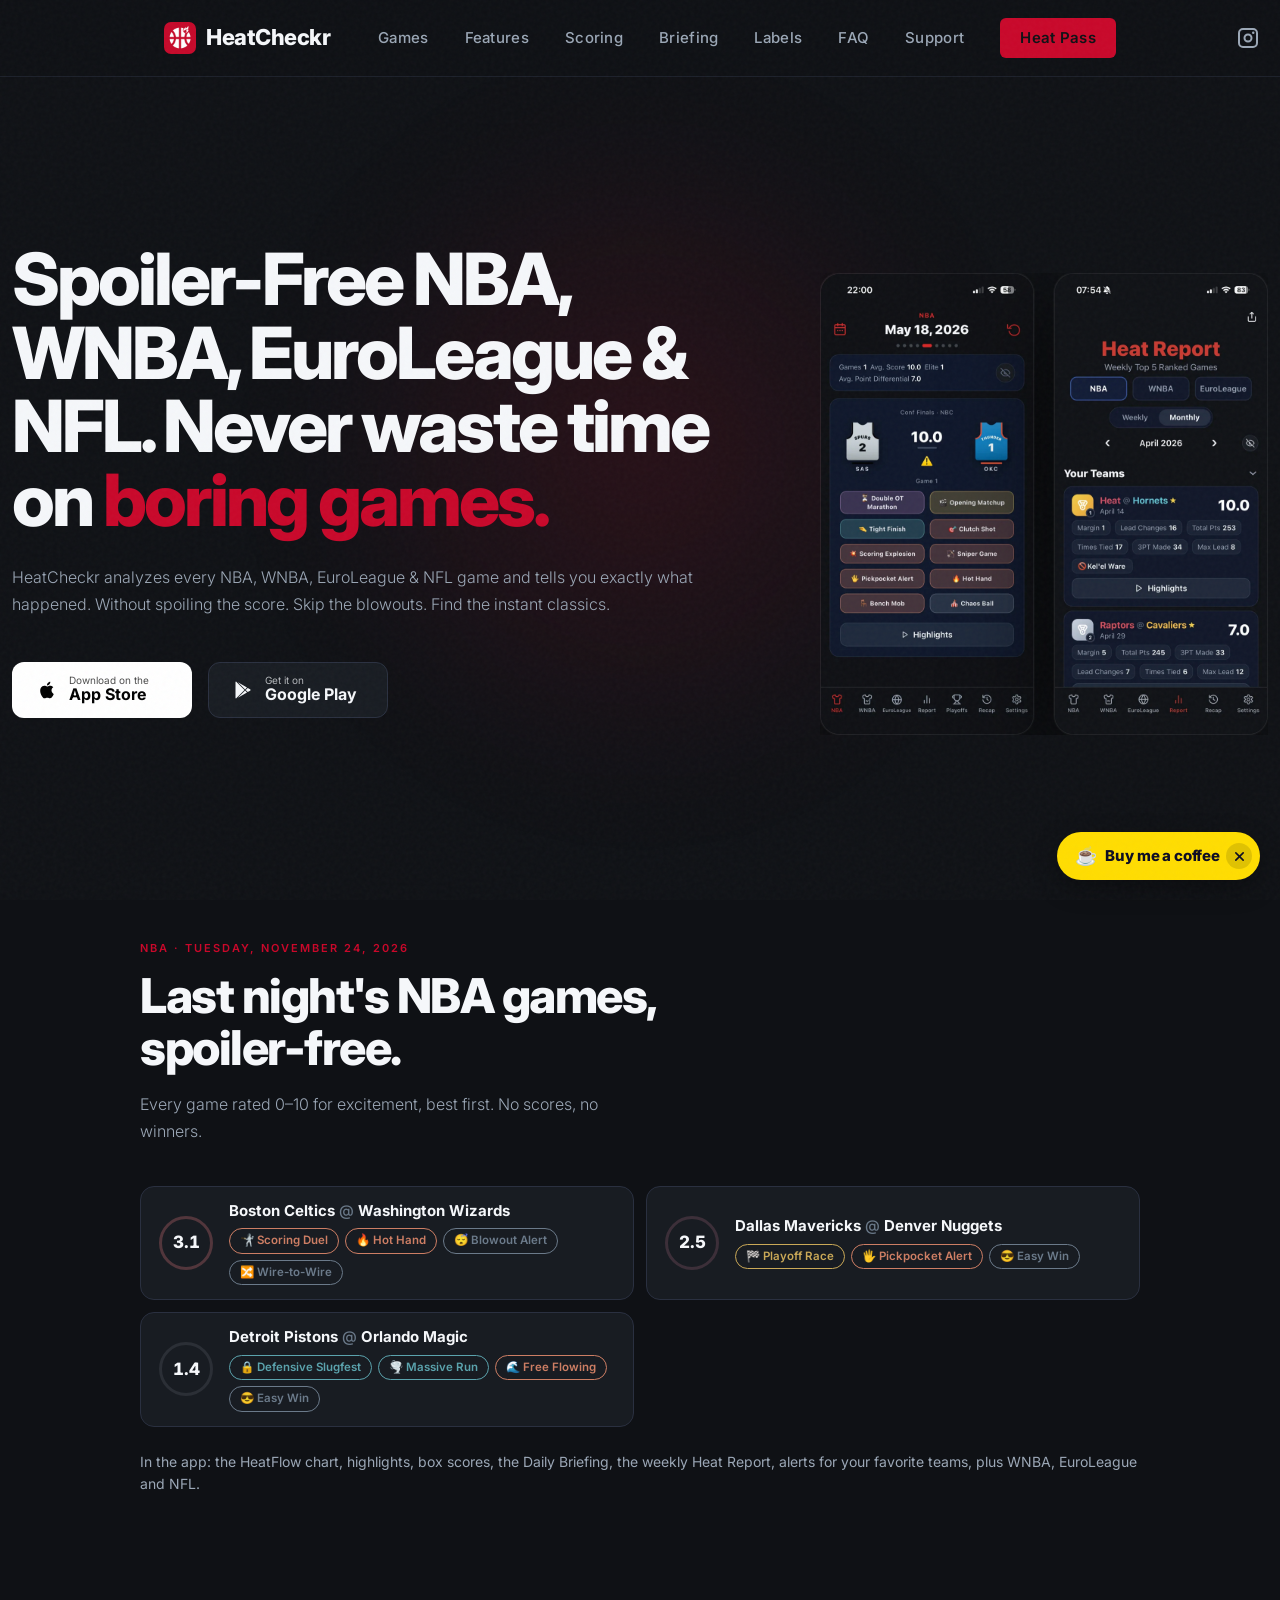
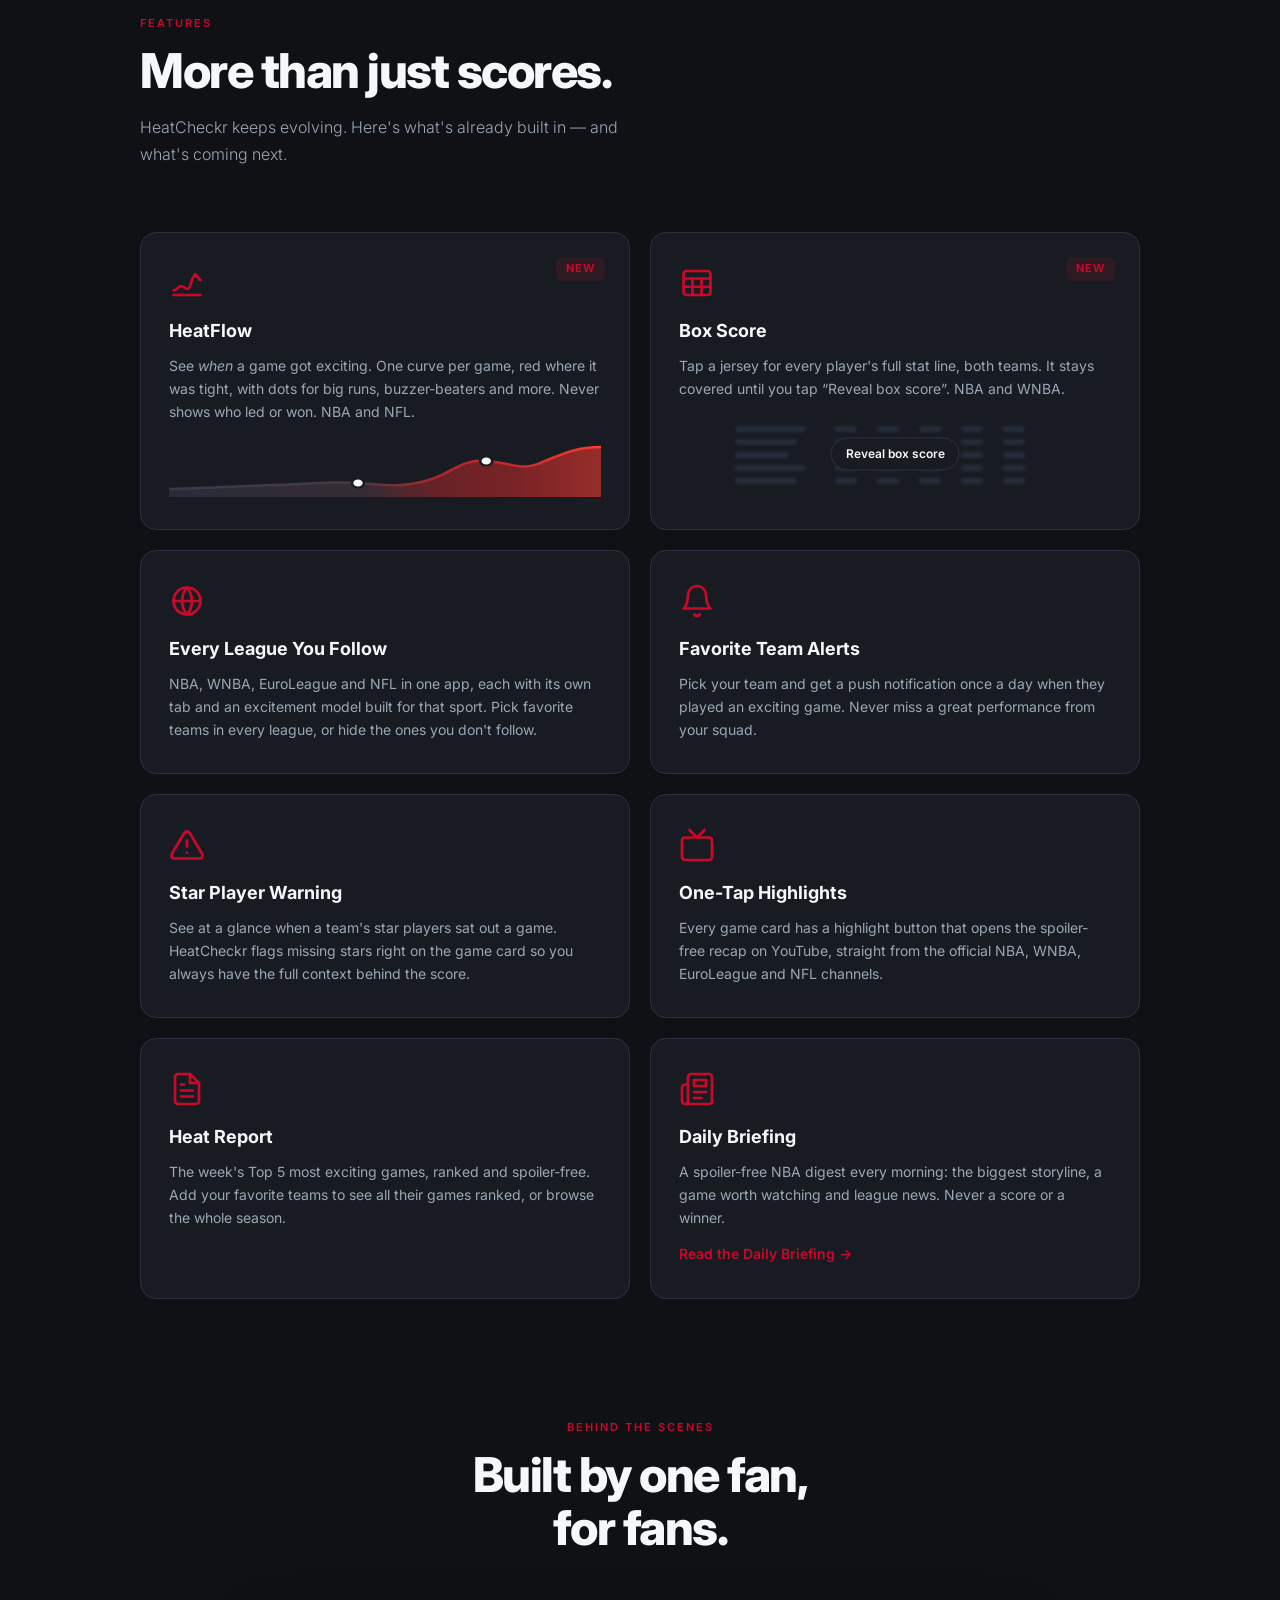
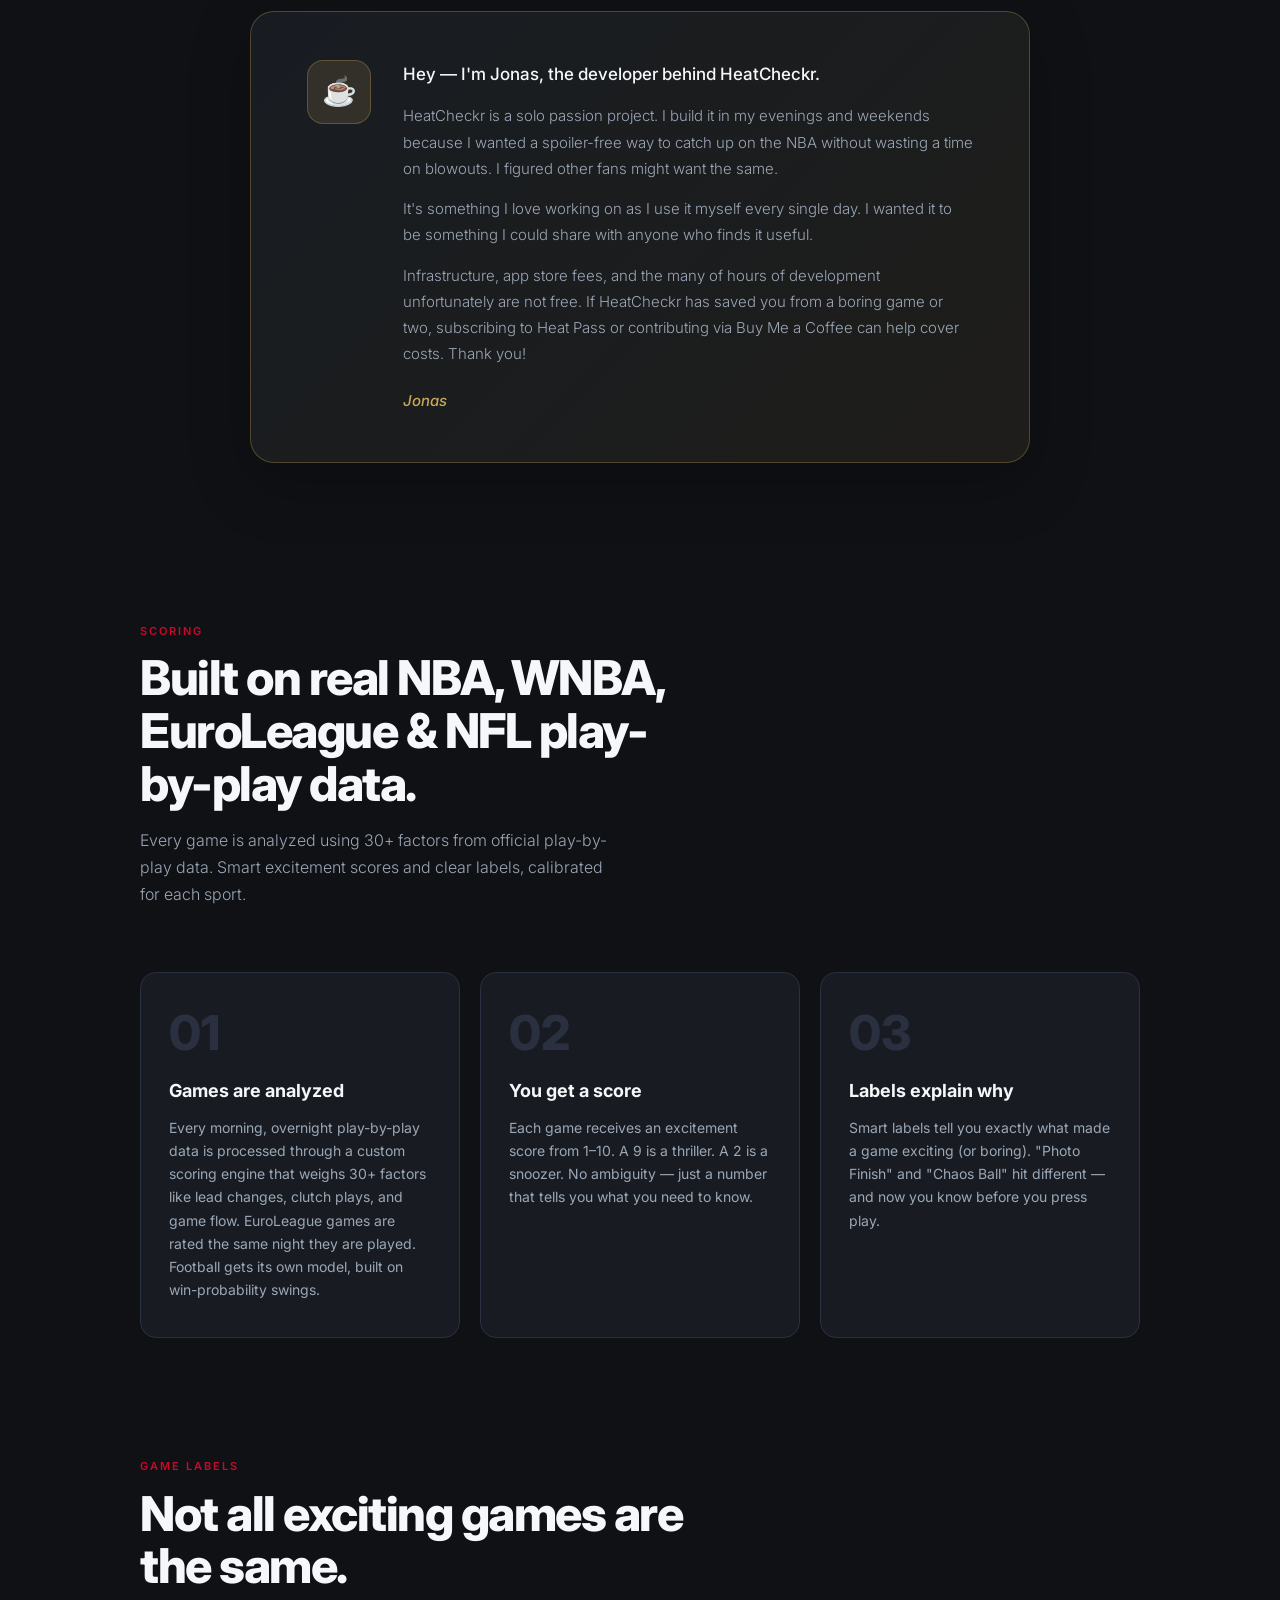
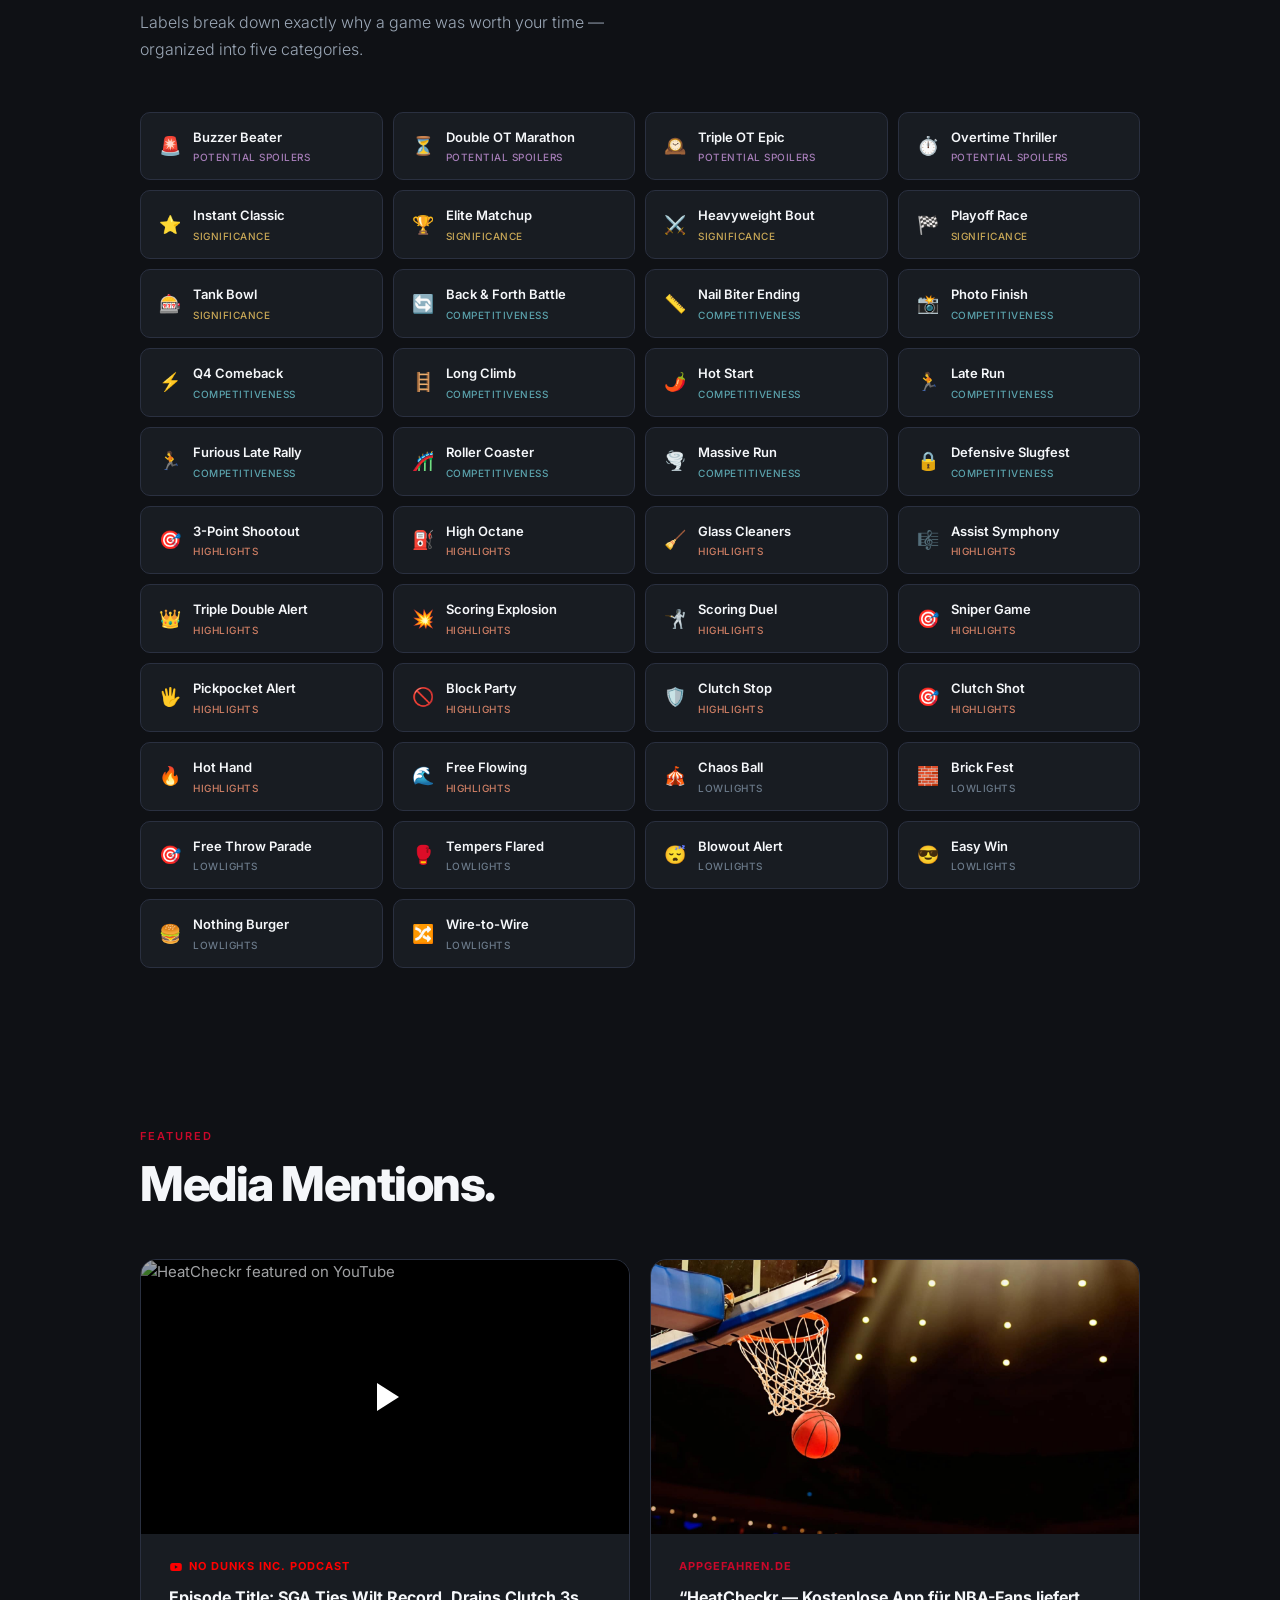
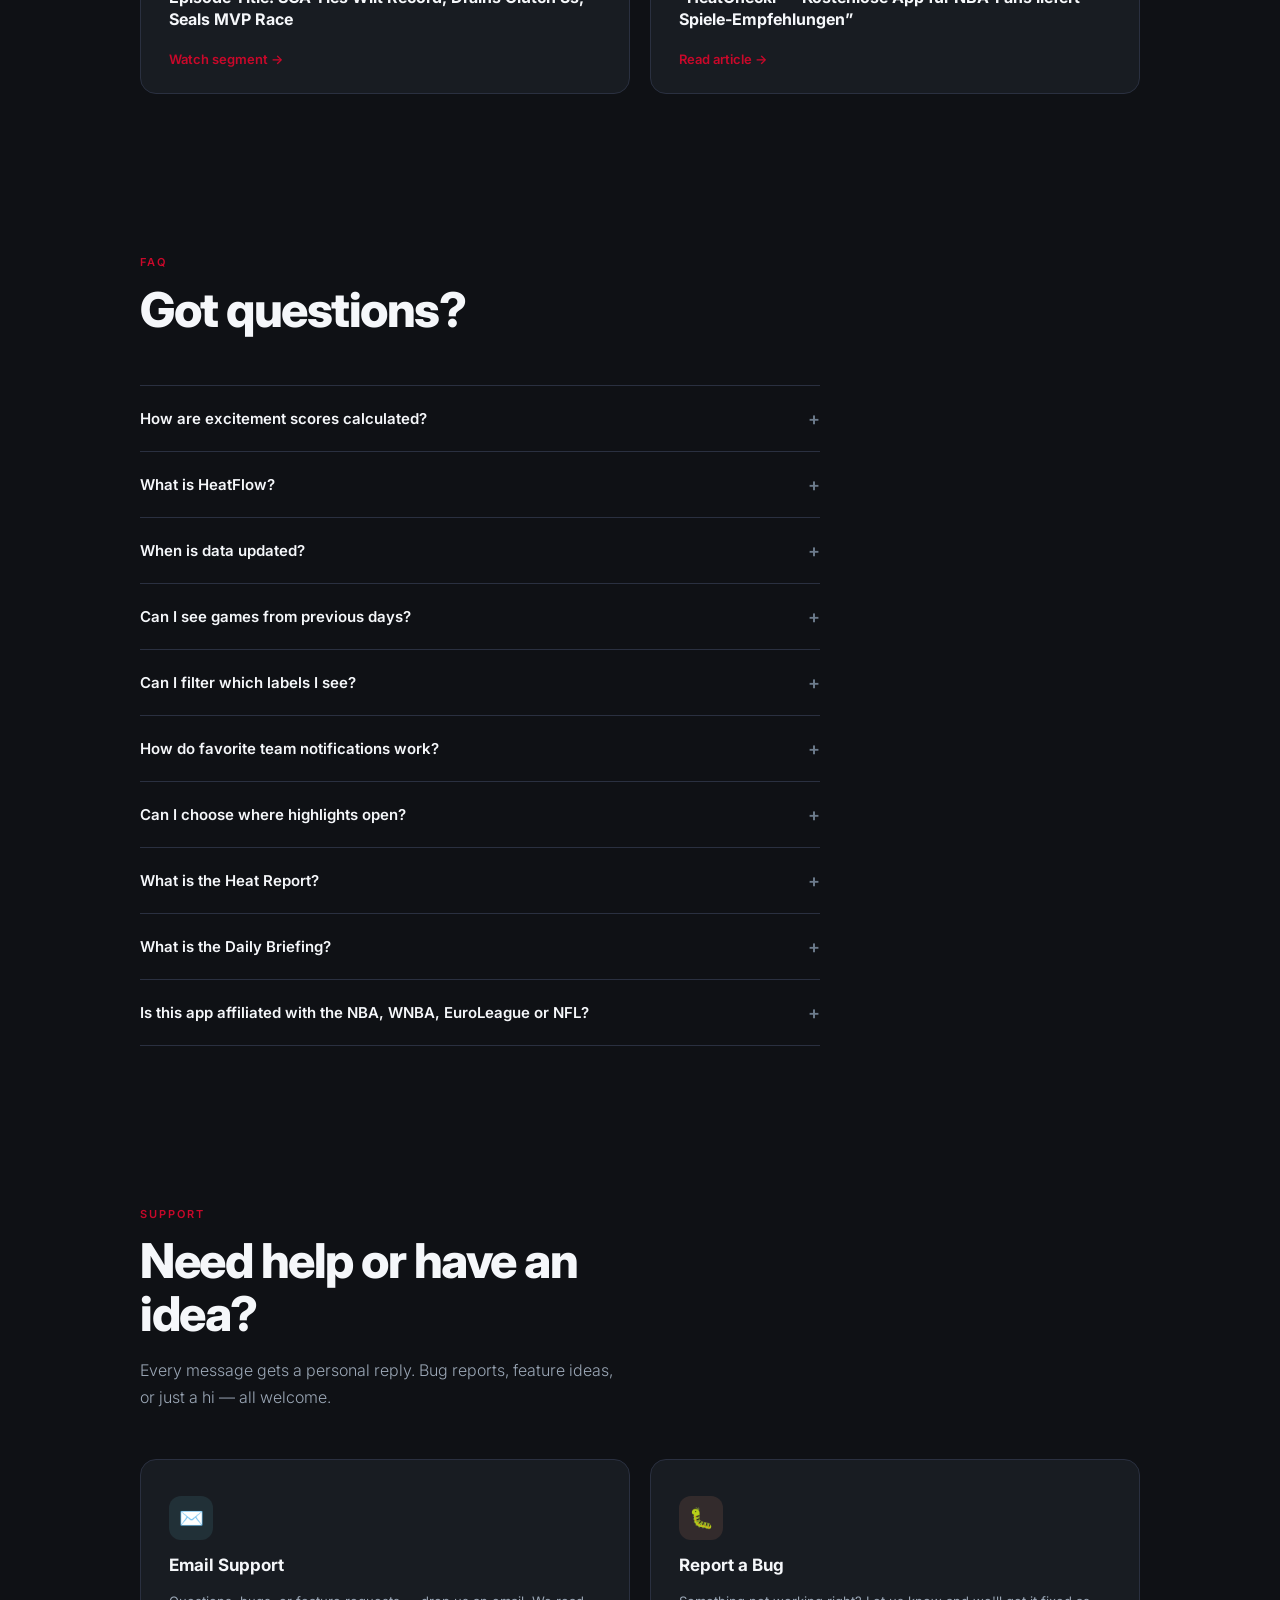
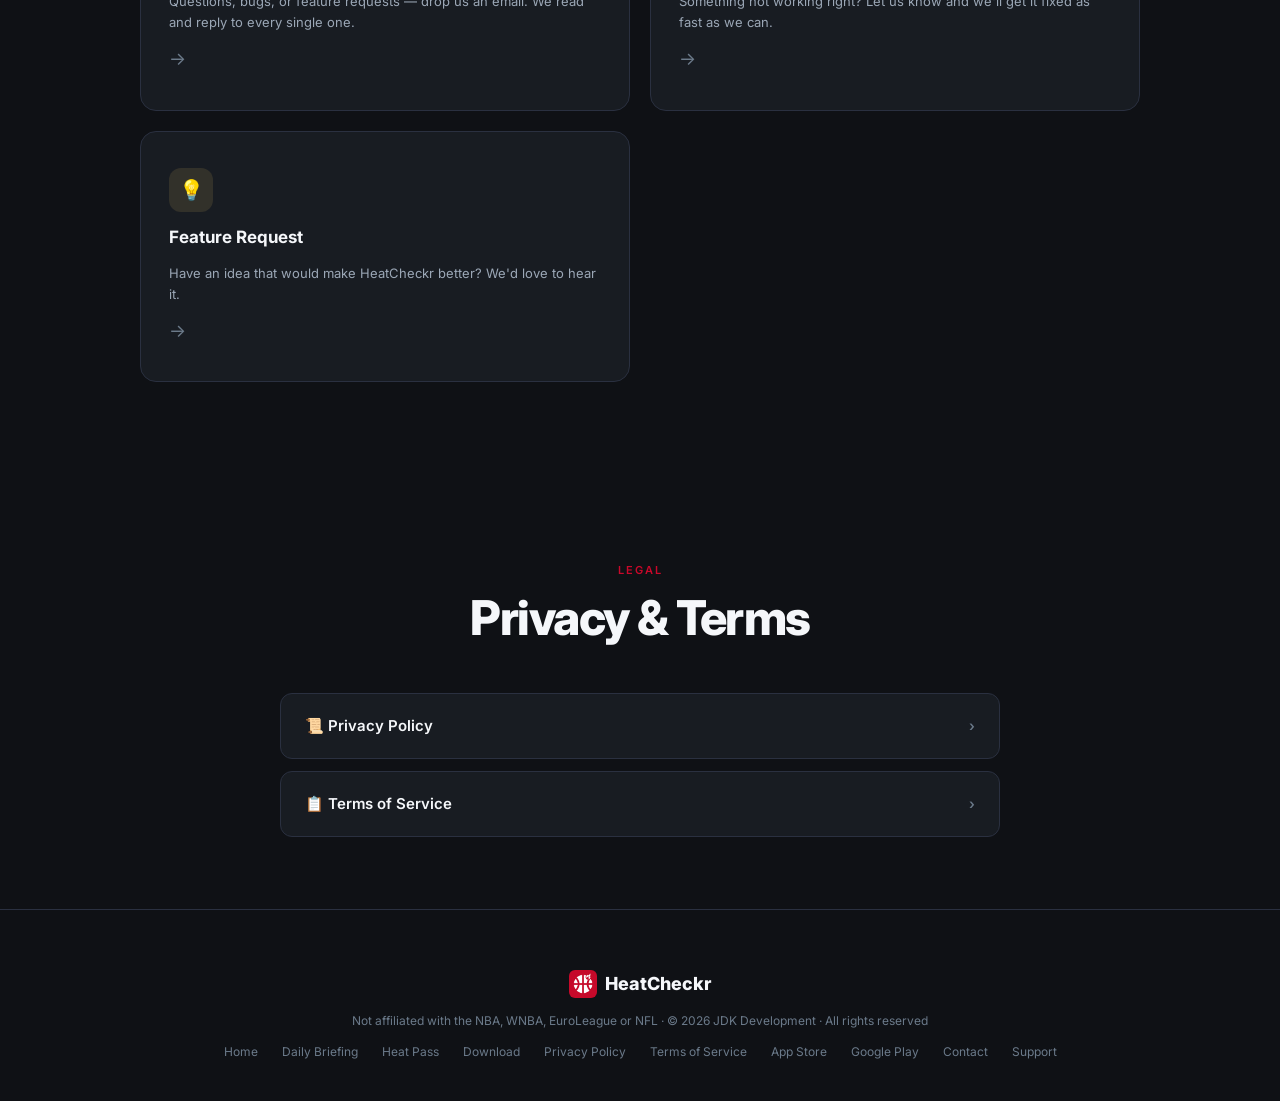
==== commit e852dec6: "Update last night's games" ====
--- a/index.html
+++ b/index.html
@@ -231,22 +231,15 @@
 <section id="games" style="padding-top:40px;">
   <div class="section-inner">
     <!-- GAMES:START -->
-    <div data-games-date="2026-11-23">
-      <p class="section-label">NBA &middot; Monday, November 23, 2026</p>
+    <div data-games-date="2026-11-24">
+      <p class="section-label">NBA &middot; Tuesday, November 24, 2026</p>
       <h2 class="section-title">Last night's NBA games, spoiler-free.</h2>
       <p class="section-desc">Every game rated 0&ndash;10 for excitement, best first. No scores, no winners.</p>
     </div>
     <ol class="ln-list">
-      <li class="ln-game"><span class="ln-score ln-s8" aria-label="Excitement score 8.0 out of 10">8.0</span><div class="ln-body"><h3 class="ln-teams">Phoenix Suns <span class="ln-at">@</span> New Orleans Pelicans</h3><div class="ln-pills"><span class="ln-pill ln-competitiveness">🔄 Back &amp; Forth</span><span class="ln-pill ln-competitiveness">🎢 Roller Coaster</span><span class="ln-pill ln-competitiveness">🤏 Tight Finish</span><span class="ln-pill ln-highlights">🪑 Bench Mob</span></div></div></li>
-      <li class="ln-game"><span class="ln-score ln-s7" aria-label="Excitement score 7.3 out of 10">7.3</span><div class="ln-body"><h3 class="ln-teams">Oklahoma City Thunder <span class="ln-at">@</span> Indiana Pacers</h3><div class="ln-pills"><span class="ln-pill ln-competitiveness">🤏 Tight Finish</span><span class="ln-pill ln-highlights">🛡️ Clutch Stop</span><span class="ln-pill ln-highlights">💥 Scoring Explosion</span></div></div></li>
-      <li class="ln-game"><span class="ln-score ln-s6" aria-label="Excitement score 6.2 out of 10">6.2</span><div class="ln-body"><h3 class="ln-teams">Milwaukee Bucks <span class="ln-at">@</span> Toronto Raptors</h3><div class="ln-pills"><span class="ln-pill ln-competitiveness">🔄 Back &amp; Forth</span><span class="ln-pill ln-competitiveness">🤏 Tight Finish</span><span class="ln-pill ln-highlights">🔥 Hot Hand</span></div></div></li>
-      <li class="ln-game"><span class="ln-score ln-s5" aria-label="Excitement score 5.2 out of 10">5.2</span><div class="ln-body"><h3 class="ln-teams">Memphis Grizzlies <span class="ln-at">@</span> Charlotte Hornets</h3><div class="ln-pills"><span class="ln-pill ln-highlights">👌 3-Point Shootout</span></div></div></li>
-      <li class="ln-game"><span class="ln-score ln-s3" aria-label="Excitement score 3.1 out of 10">3.1</span><div class="ln-body"><h3 class="ln-teams">Cleveland Cavaliers <span class="ln-at">@</span> Chicago Bulls</h3><div class="ln-pills"><span class="ln-pill ln-highlights">🚫 Block Party</span><span class="ln-pill ln-highlights">🪑 Bench Mob</span><span class="ln-pill ln-lowlights">🔀 Wire-to-Wire</span></div></div></li>
-      <li class="ln-game"><span class="ln-score ln-s2" aria-label="Excitement score 2.8 out of 10">2.8</span><div class="ln-body"><h3 class="ln-teams">Brooklyn Nets <span class="ln-at">@</span> Minnesota Timberwolves</h3><div class="ln-pills"><span class="ln-pill ln-highlights">👌 3-Point Shootout</span><span class="ln-pill ln-highlights">⛽️ High Octane</span><span class="ln-pill ln-highlights">🔥 Hot Hand</span><span class="ln-pill ln-lowlights">😴 Blowout Alert</span><span class="ln-pill ln-lowlights">🔀 Wire-to-Wire</span></div></div></li>
-      <li class="ln-game"><span class="ln-score ln-s2" aria-label="Excitement score 2.8 out of 10">2.8</span><div class="ln-body"><h3 class="ln-teams">Portland Trail Blazers <span class="ln-at">@</span> Philadelphia 76ers</h3><div class="ln-pills"><span class="ln-pill ln-highlights">🔥 Hot Hand</span><span class="ln-pill ln-lowlights">😎 Easy Win</span></div></div></li>
-      <li class="ln-game"><span class="ln-score ln-s2" aria-label="Excitement score 2.3 out of 10">2.3</span><div class="ln-body"><h3 class="ln-teams">Utah Jazz <span class="ln-at">@</span> Los Angeles Lakers</h3><div class="ln-pills"><span class="ln-pill ln-competitiveness">🔒 Defensive Slugfest</span><span class="ln-pill ln-lowlights">😎 Easy Win</span></div></div></li>
-      <li class="ln-game"><span class="ln-score ln-s2" aria-label="Excitement score 2.1 out of 10">2.1</span><div class="ln-body"><h3 class="ln-teams">San Antonio Spurs <span class="ln-at">@</span> Sacramento Kings</h3><div class="ln-pills"><span class="ln-pill ln-lowlights">😎 Easy Win</span></div></div></li>
-      <li class="ln-game"><span class="ln-score ln-s1" aria-label="Excitement score 1.5 out of 10">1.5</span><div class="ln-body"><h3 class="ln-teams">Los Angeles Clippers <span class="ln-at">@</span> Houston Rockets</h3><div class="ln-pills"><span class="ln-pill ln-highlights">🔥 Hot Hand</span></div></div></li>
+      <li class="ln-game"><span class="ln-score ln-s3" aria-label="Excitement score 3.1 out of 10">3.1</span><div class="ln-body"><h3 class="ln-teams">Boston Celtics <span class="ln-at">@</span> Washington Wizards</h3><div class="ln-pills"><span class="ln-pill ln-highlights">🤺 Scoring Duel</span><span class="ln-pill ln-highlights">🔥 Hot Hand</span><span class="ln-pill ln-lowlights">😴 Blowout Alert</span><span class="ln-pill ln-lowlights">🔀 Wire-to-Wire</span></div></div></li>
+      <li class="ln-game"><span class="ln-score ln-s2" aria-label="Excitement score 2.5 out of 10">2.5</span><div class="ln-body"><h3 class="ln-teams">Dallas Mavericks <span class="ln-at">@</span> Denver Nuggets</h3><div class="ln-pills"><span class="ln-pill ln-significance">🏁 Playoff Race</span><span class="ln-pill ln-highlights">🖐️ Pickpocket Alert</span><span class="ln-pill ln-lowlights">😎 Easy Win</span></div></div></li>
+      <li class="ln-game"><span class="ln-score ln-s1" aria-label="Excitement score 1.4 out of 10">1.4</span><div class="ln-body"><h3 class="ln-teams">Detroit Pistons <span class="ln-at">@</span> Orlando Magic</h3><div class="ln-pills"><span class="ln-pill ln-competitiveness">🔒 Defensive Slugfest</span><span class="ln-pill ln-competitiveness">🌪️ Massive Run</span><span class="ln-pill ln-highlights">🌊 Free Flowing</span><span class="ln-pill ln-lowlights">😎 Easy Win</span></div></div></li>
     </ol>
     <p class="ln-more">In the app: the HeatFlow chart, highlights, box scores, the Daily Briefing, the weekly Heat Report, alerts for your favorite teams, plus WNBA, EuroLeague and NFL.</p>
     <!-- GAMES:END -->
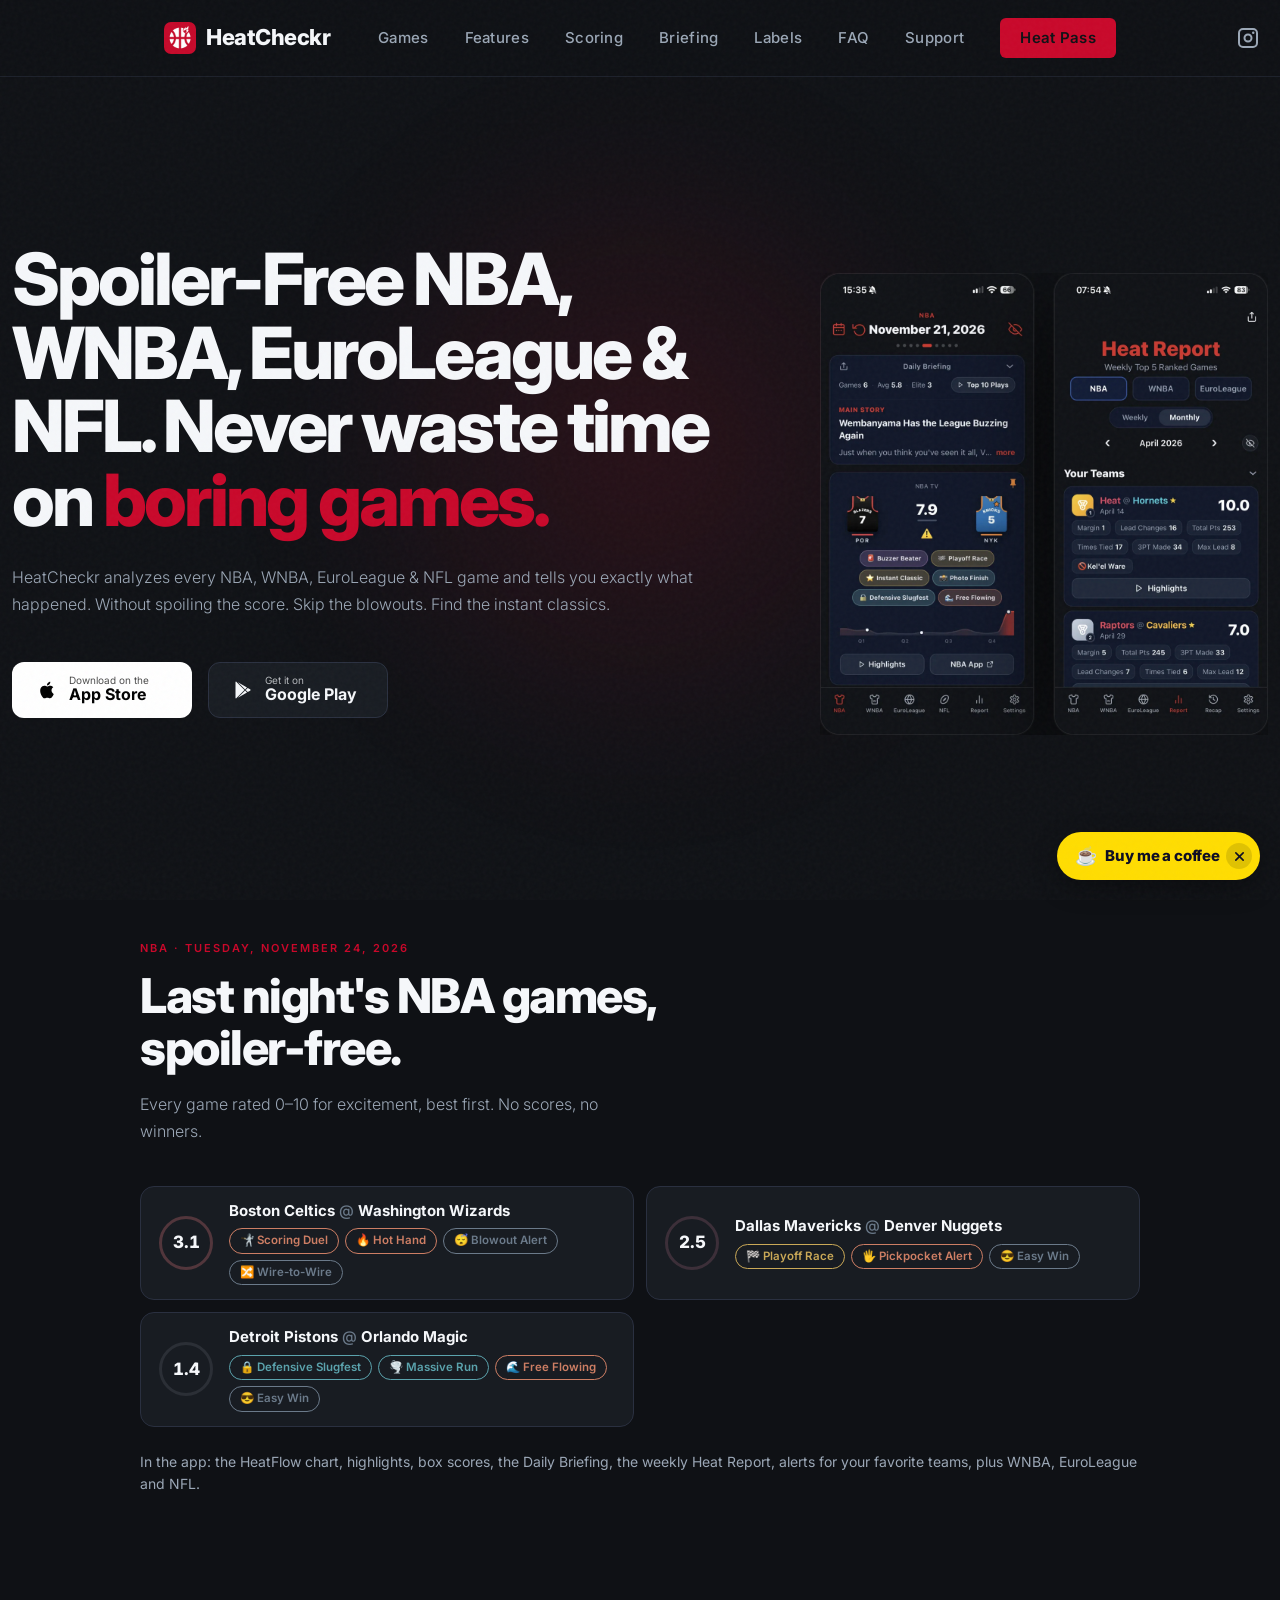
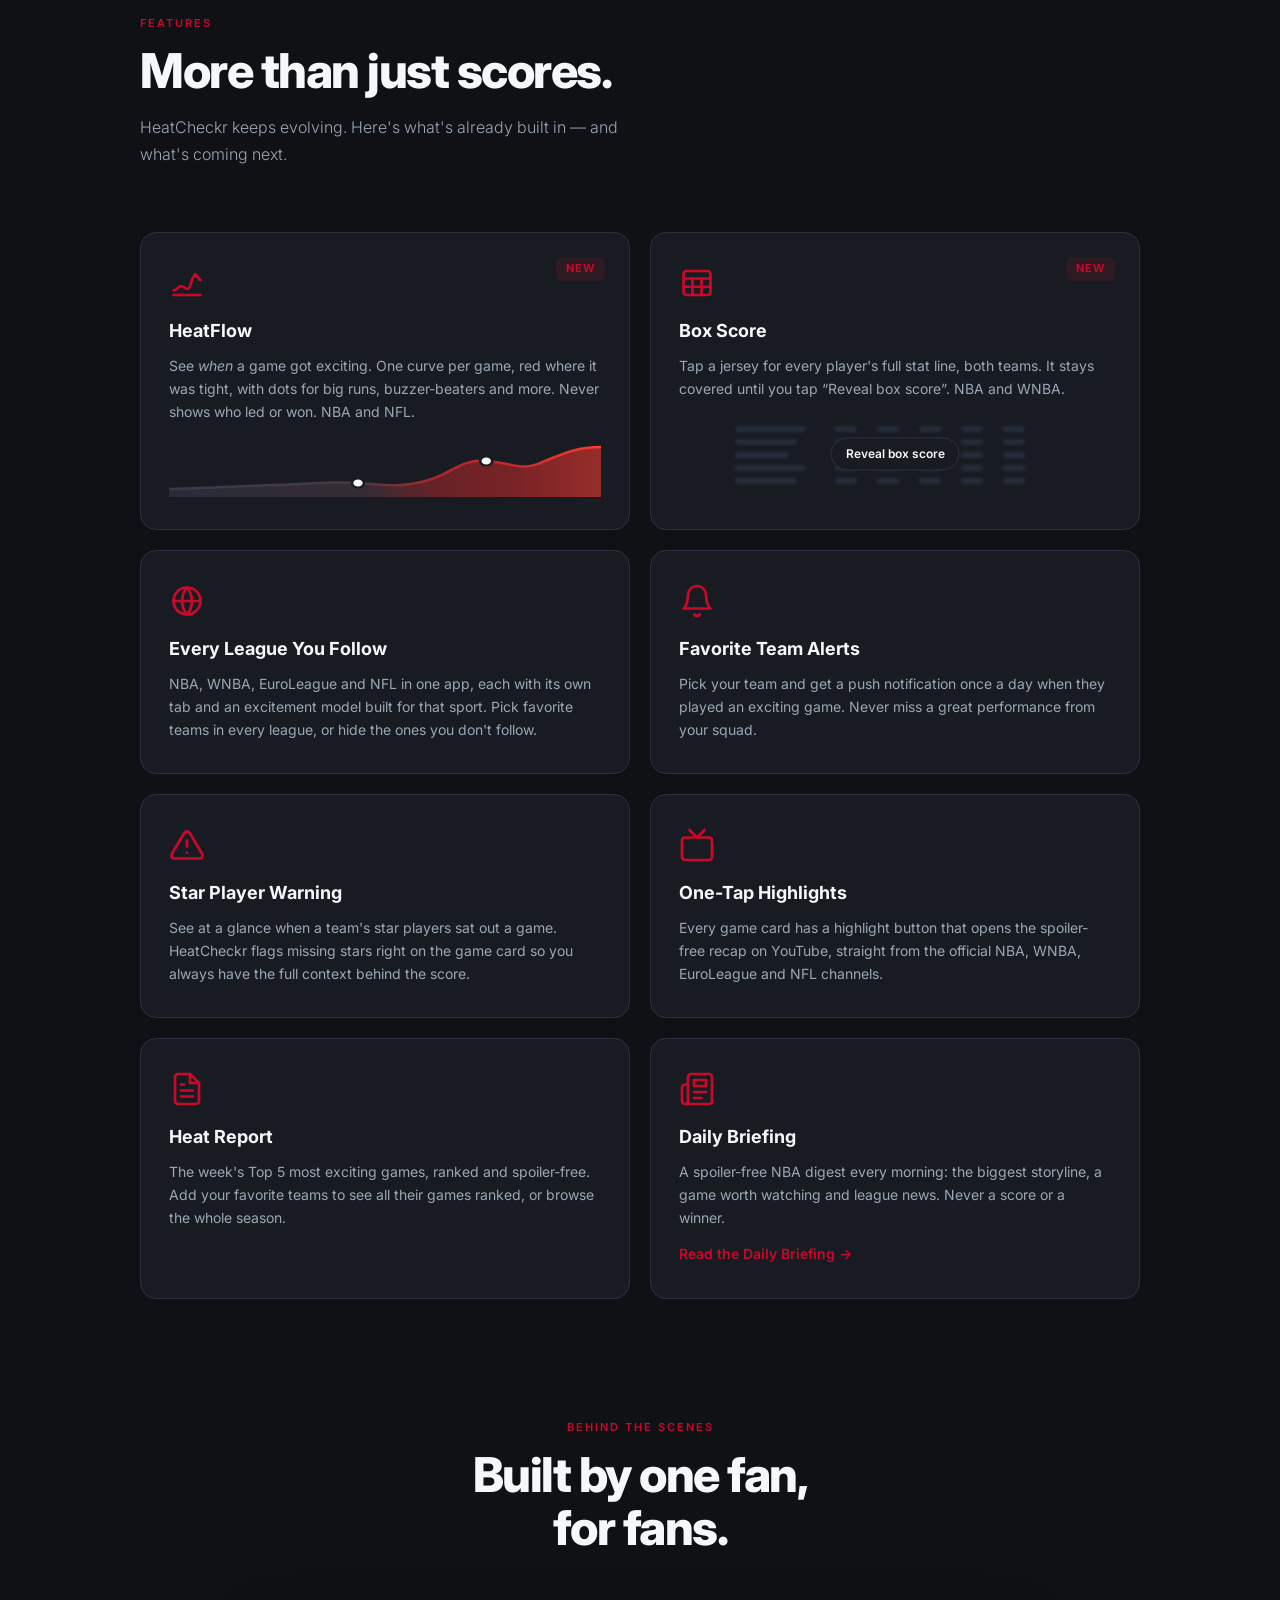
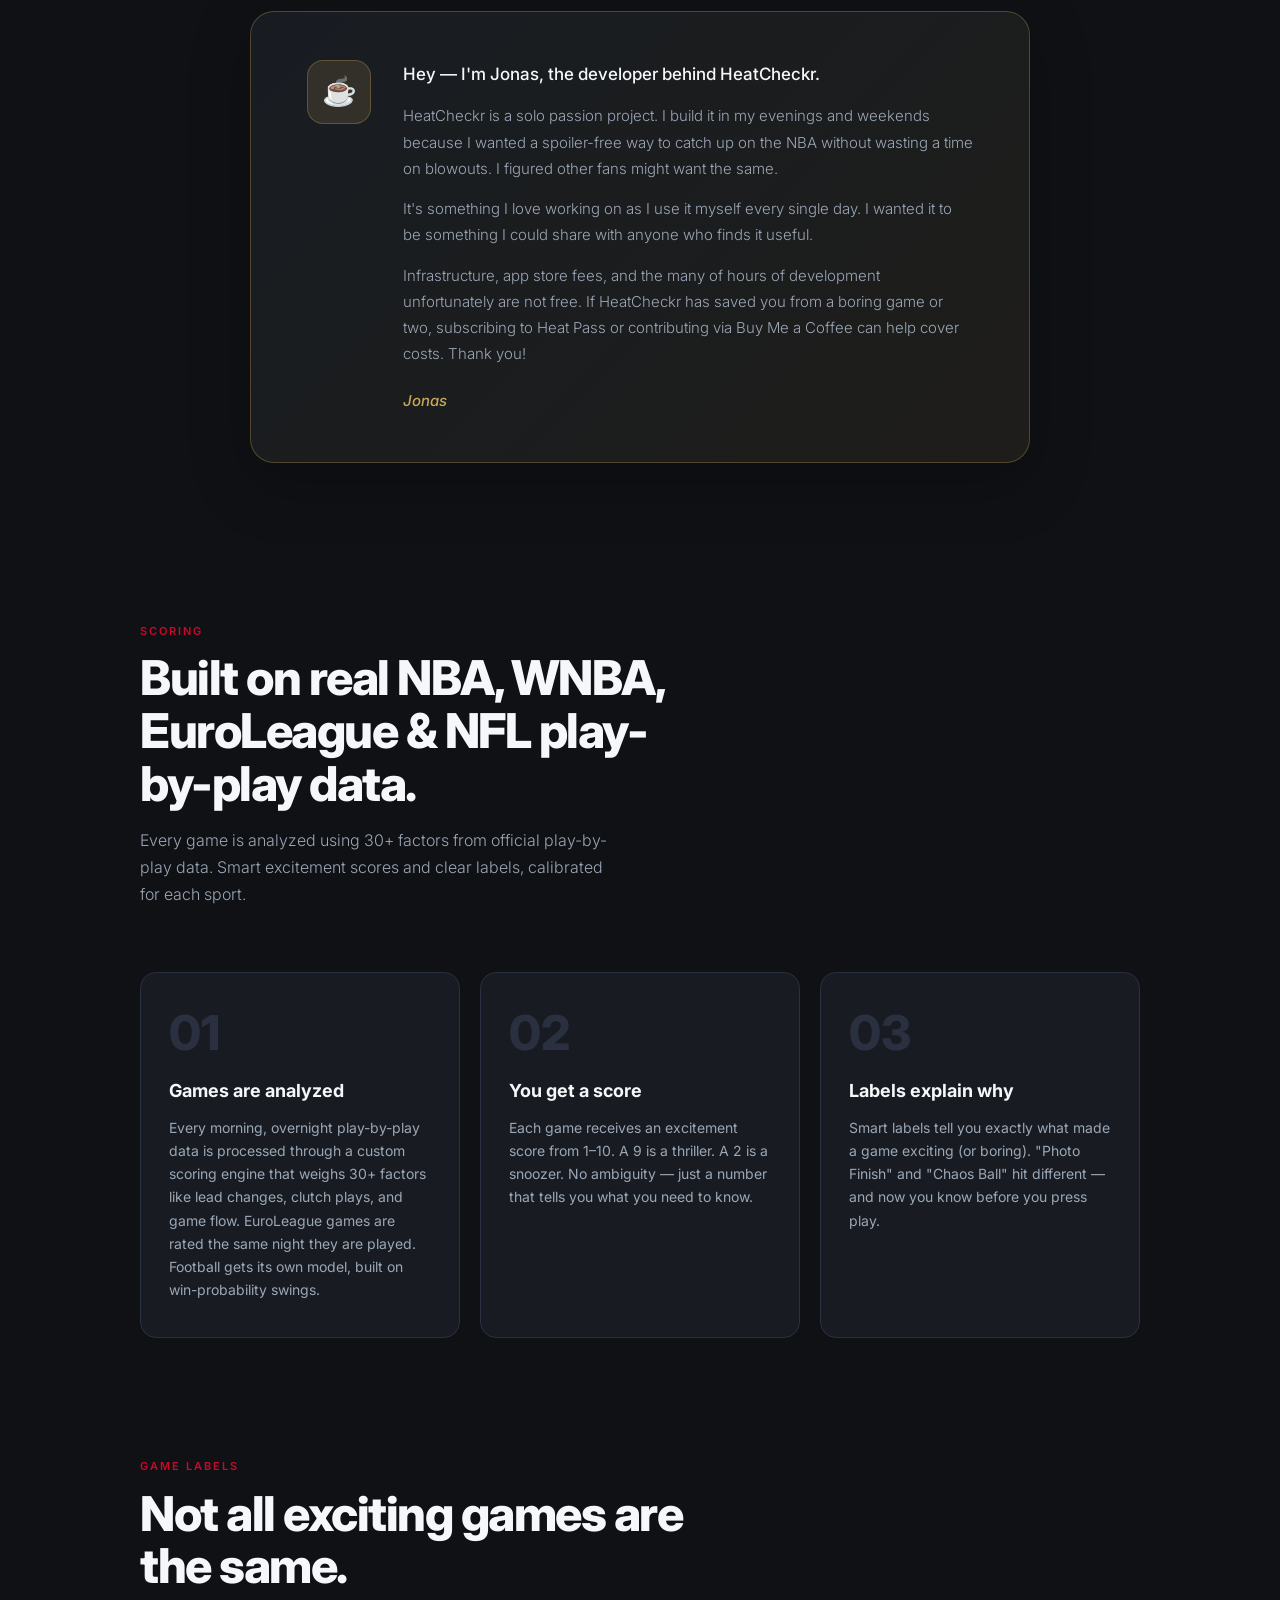
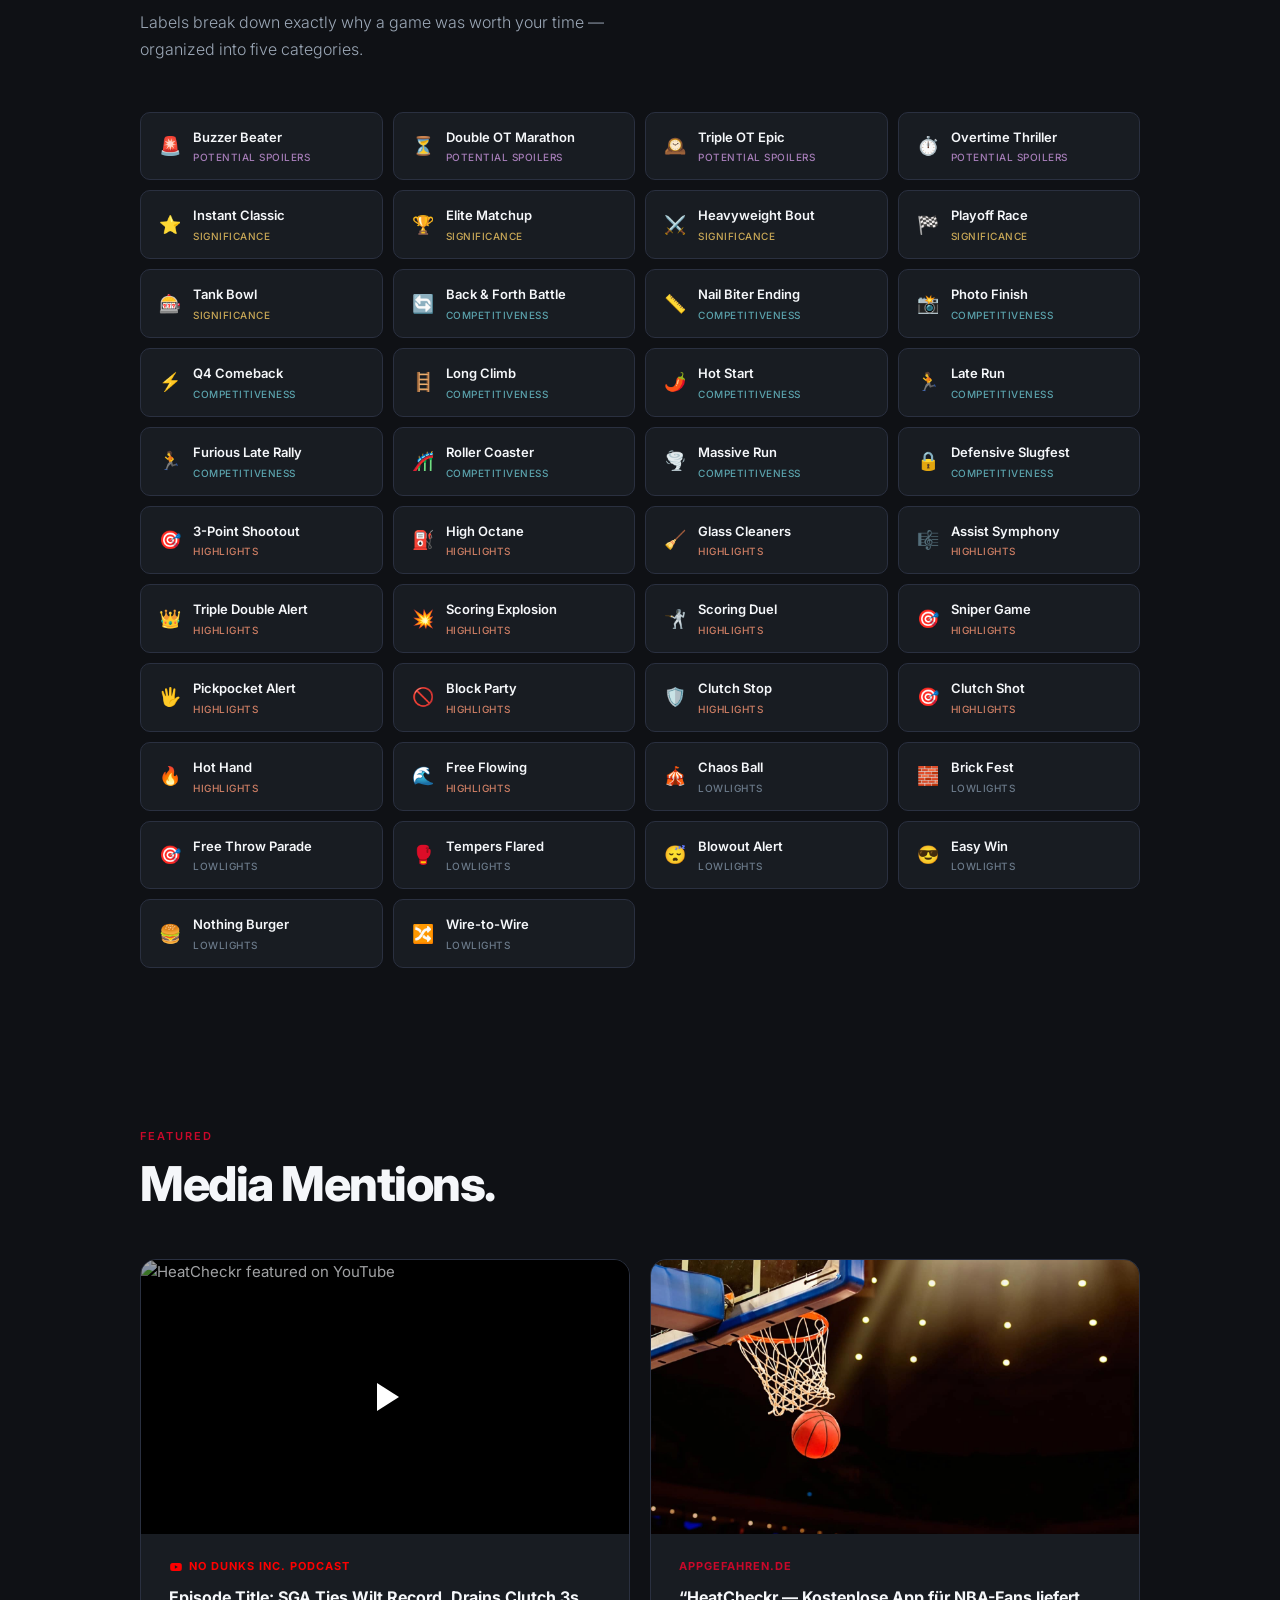
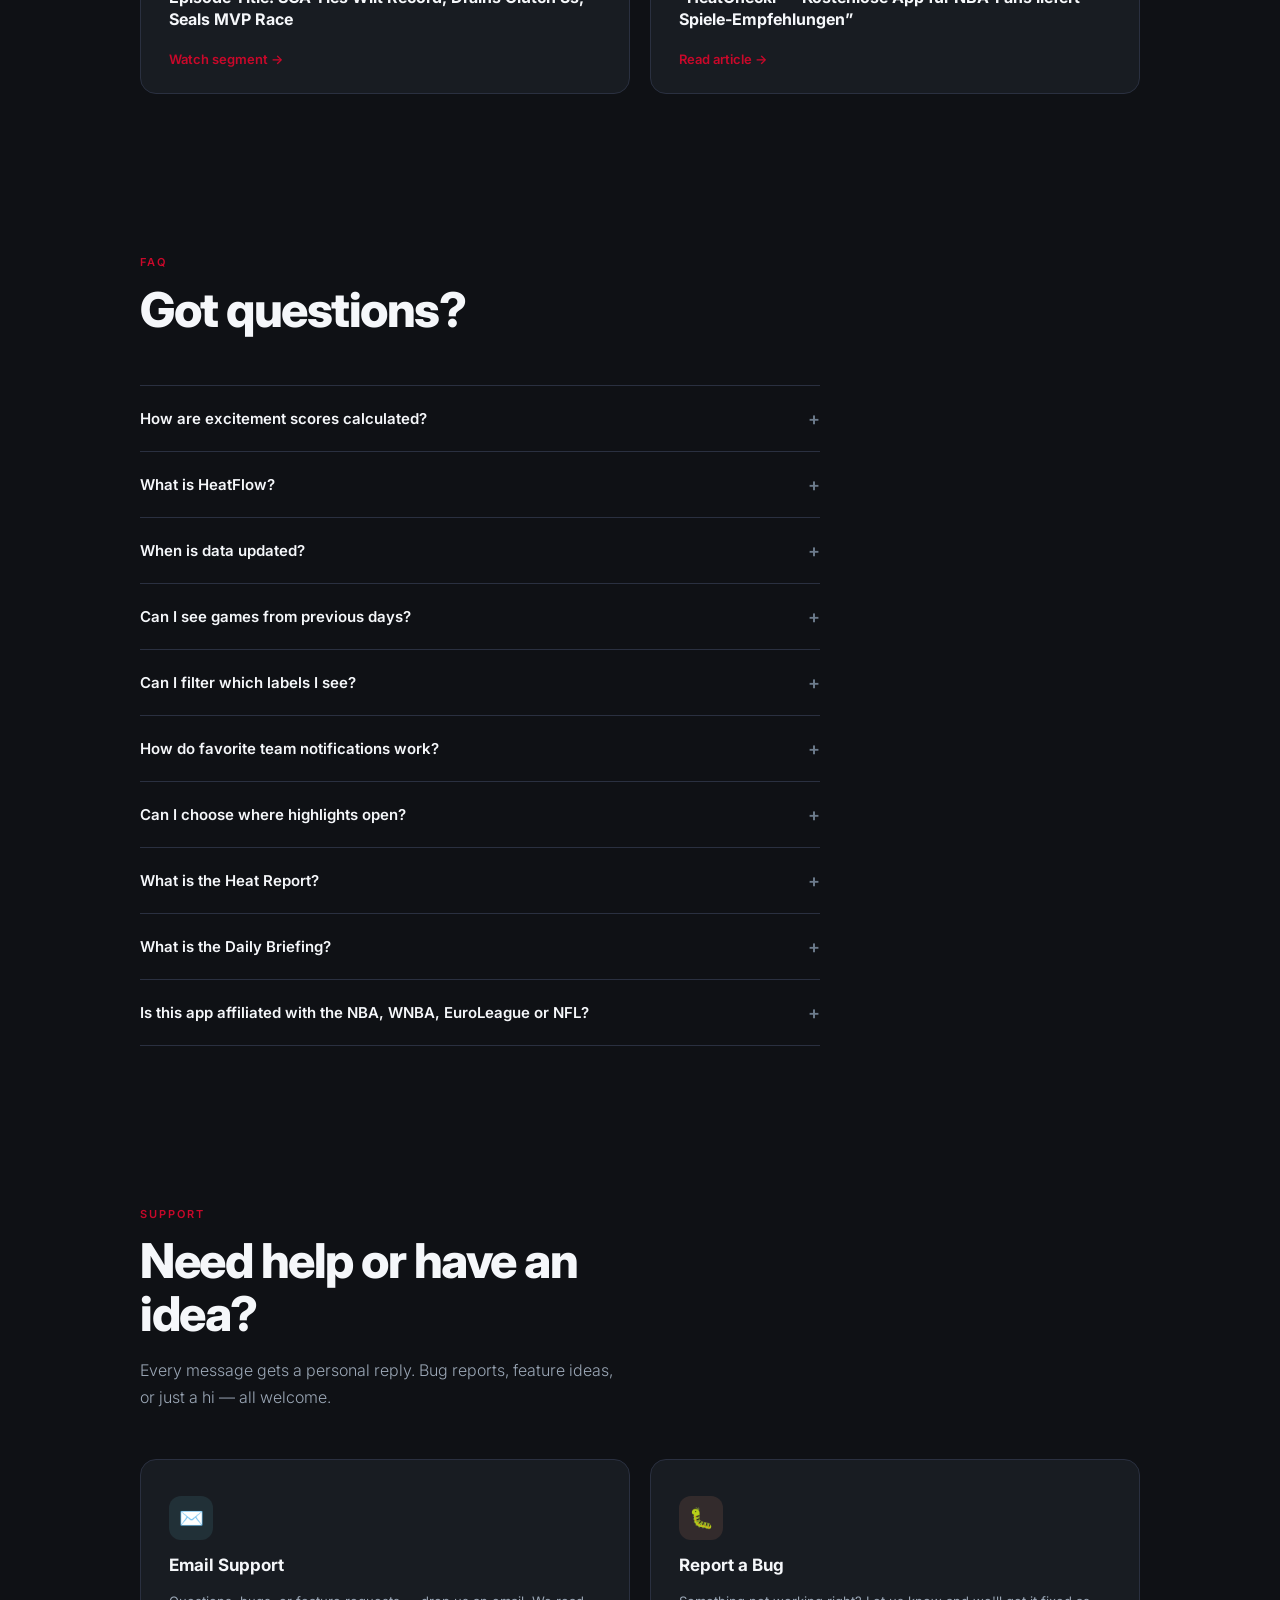
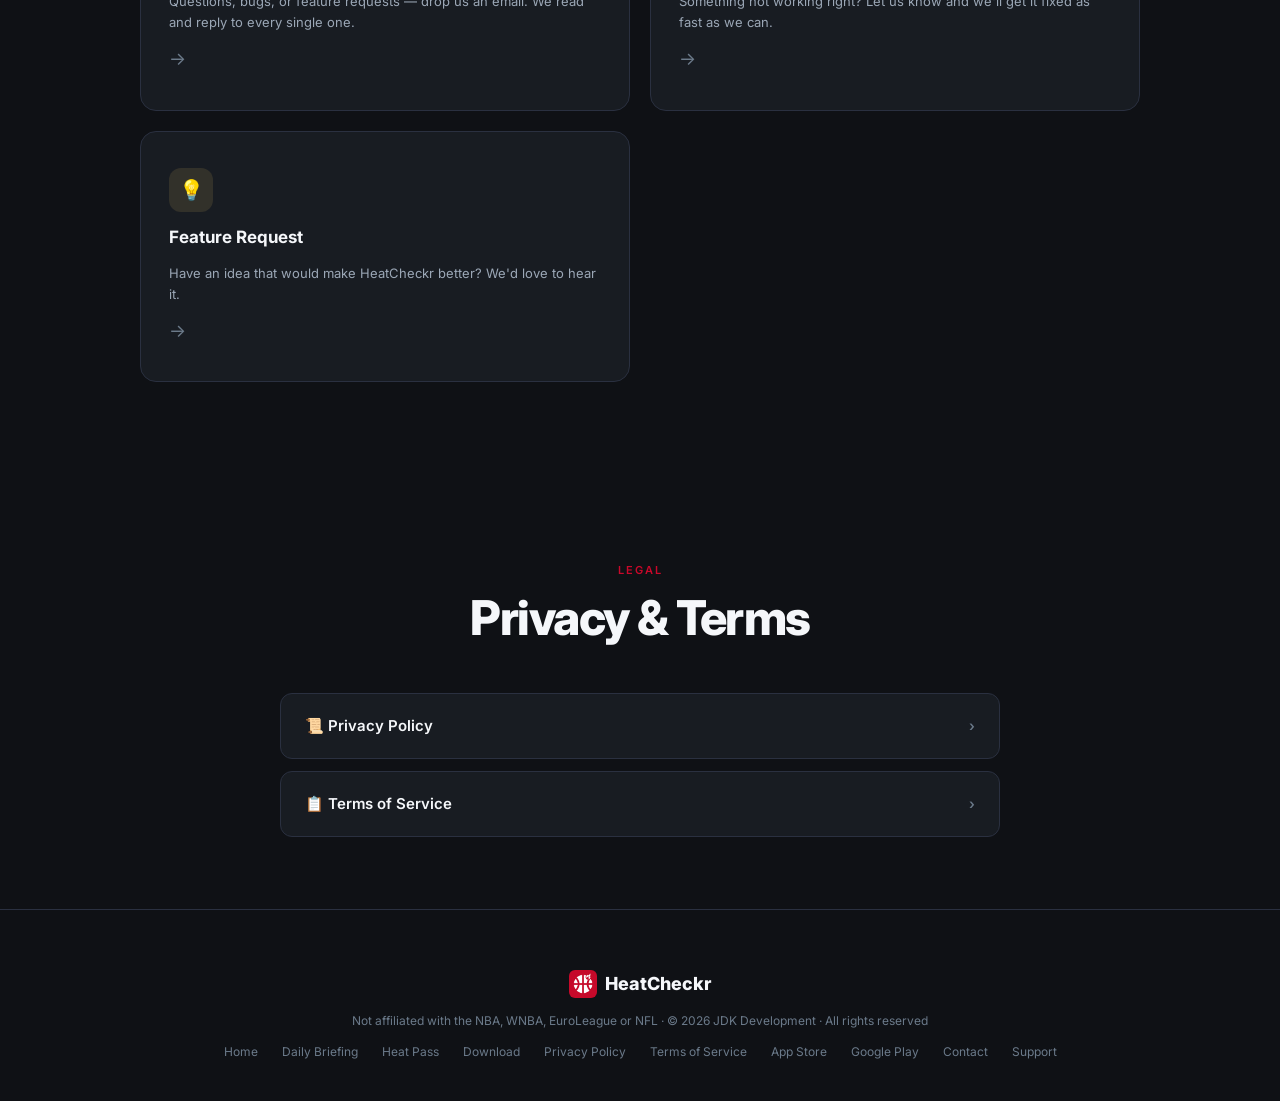
==== commit b89484f4: "Update image on landing page" ====
--- a/index.html
+++ b/index.html
@@ -220,7 +220,7 @@
       </div>
     </div>
     <div class="hero-phone reveal">
-      <img src="/images/Image01.webp" alt="HeatCheckr app screenshot 2 - game detail and highlights" width="280" height="607" />
+      <img src="/images/Image01.webp" alt="HeatCheckr app screenshot - Daily Briefing, excitement score, labels and HeatFlow chart" width="280" height="607" />
       <img src="/images/Image02.webp" alt="HeatCheckr app screenshot 1 - game list and excitement scores" width="280" height="607" />
     </div>
   </div>
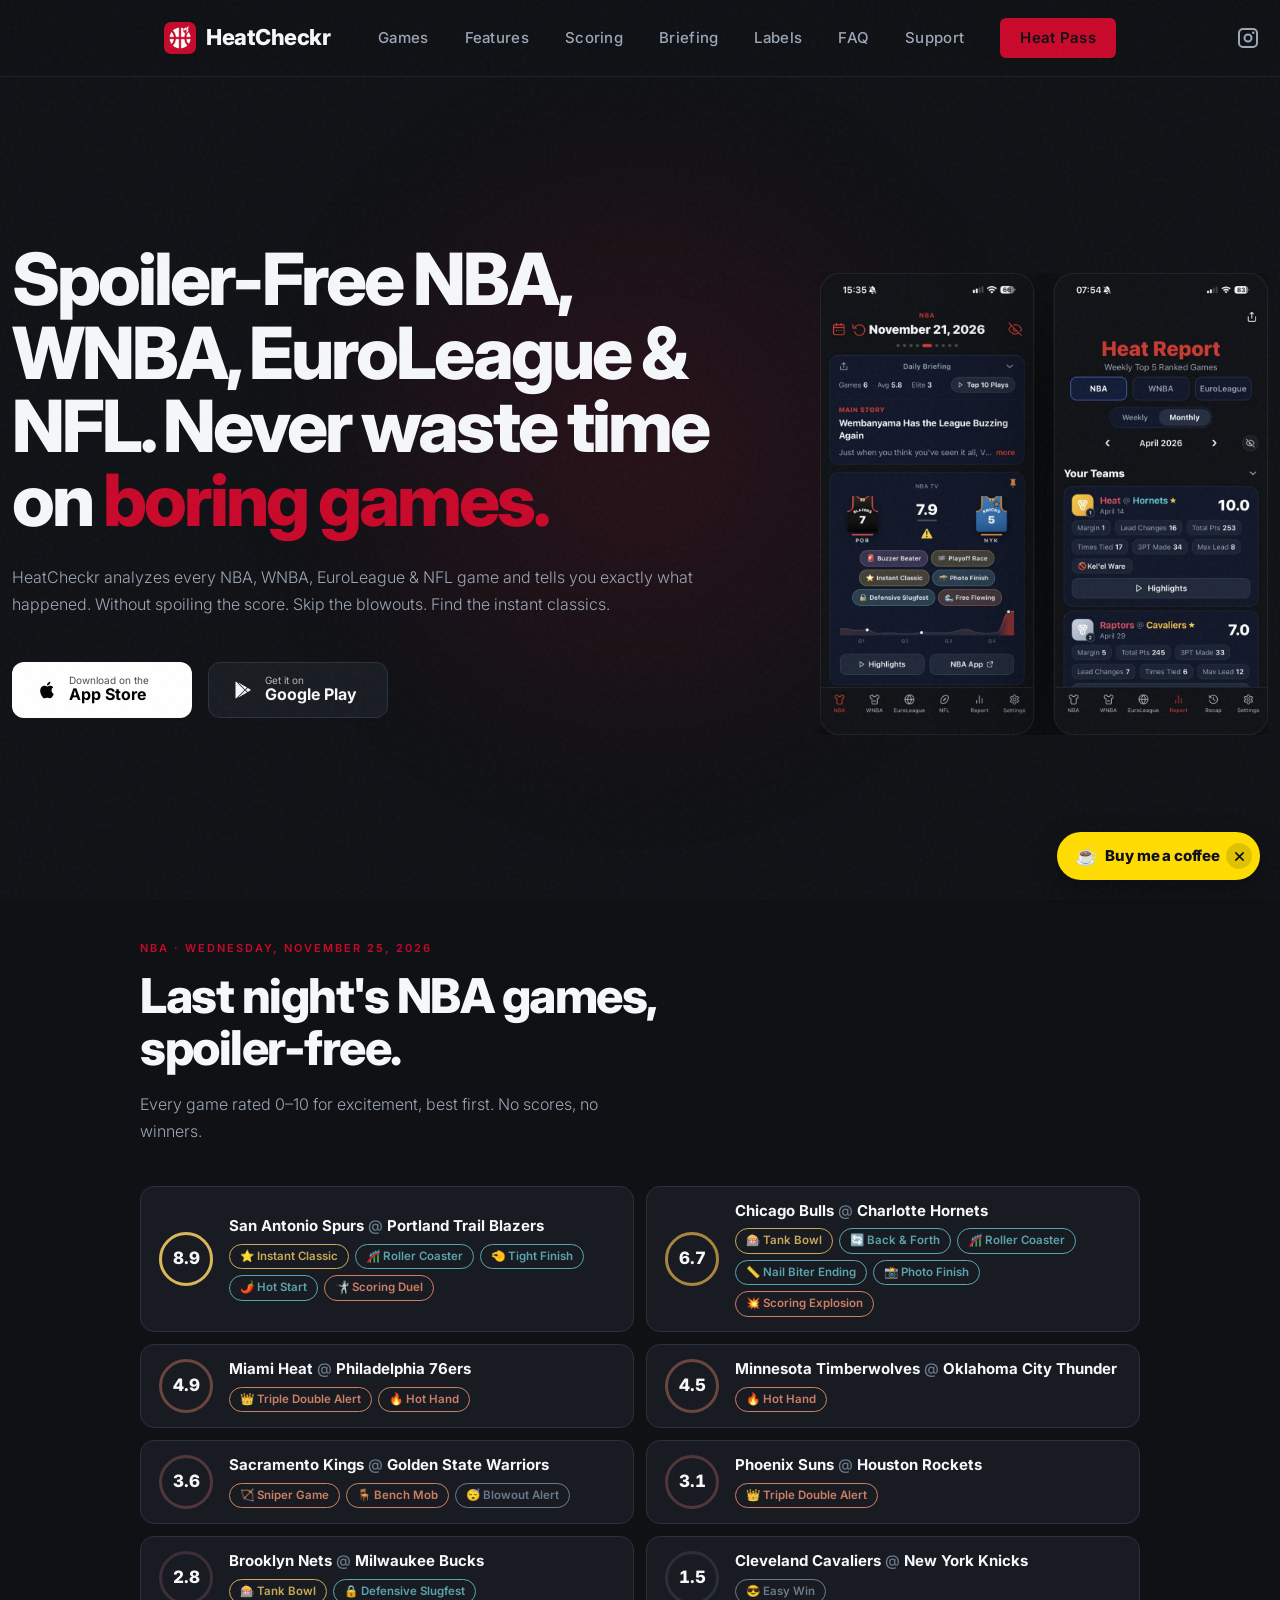
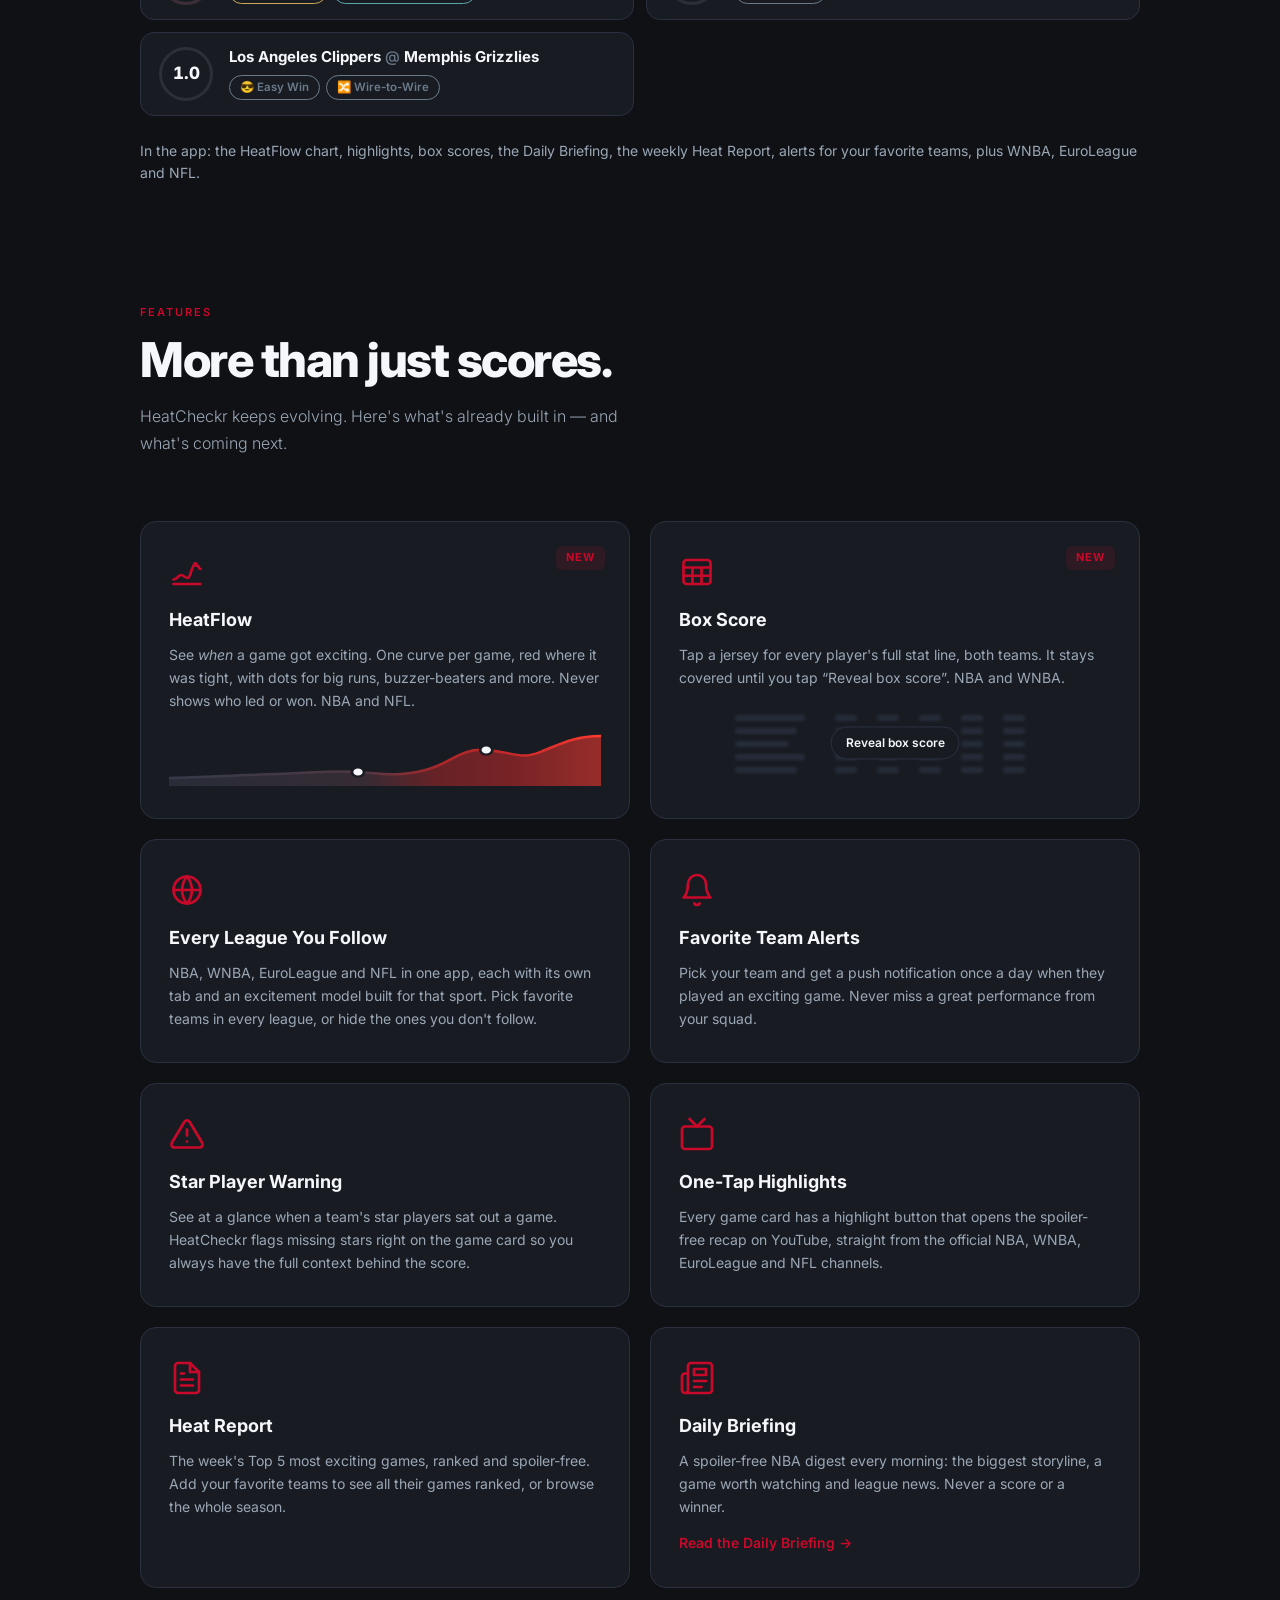
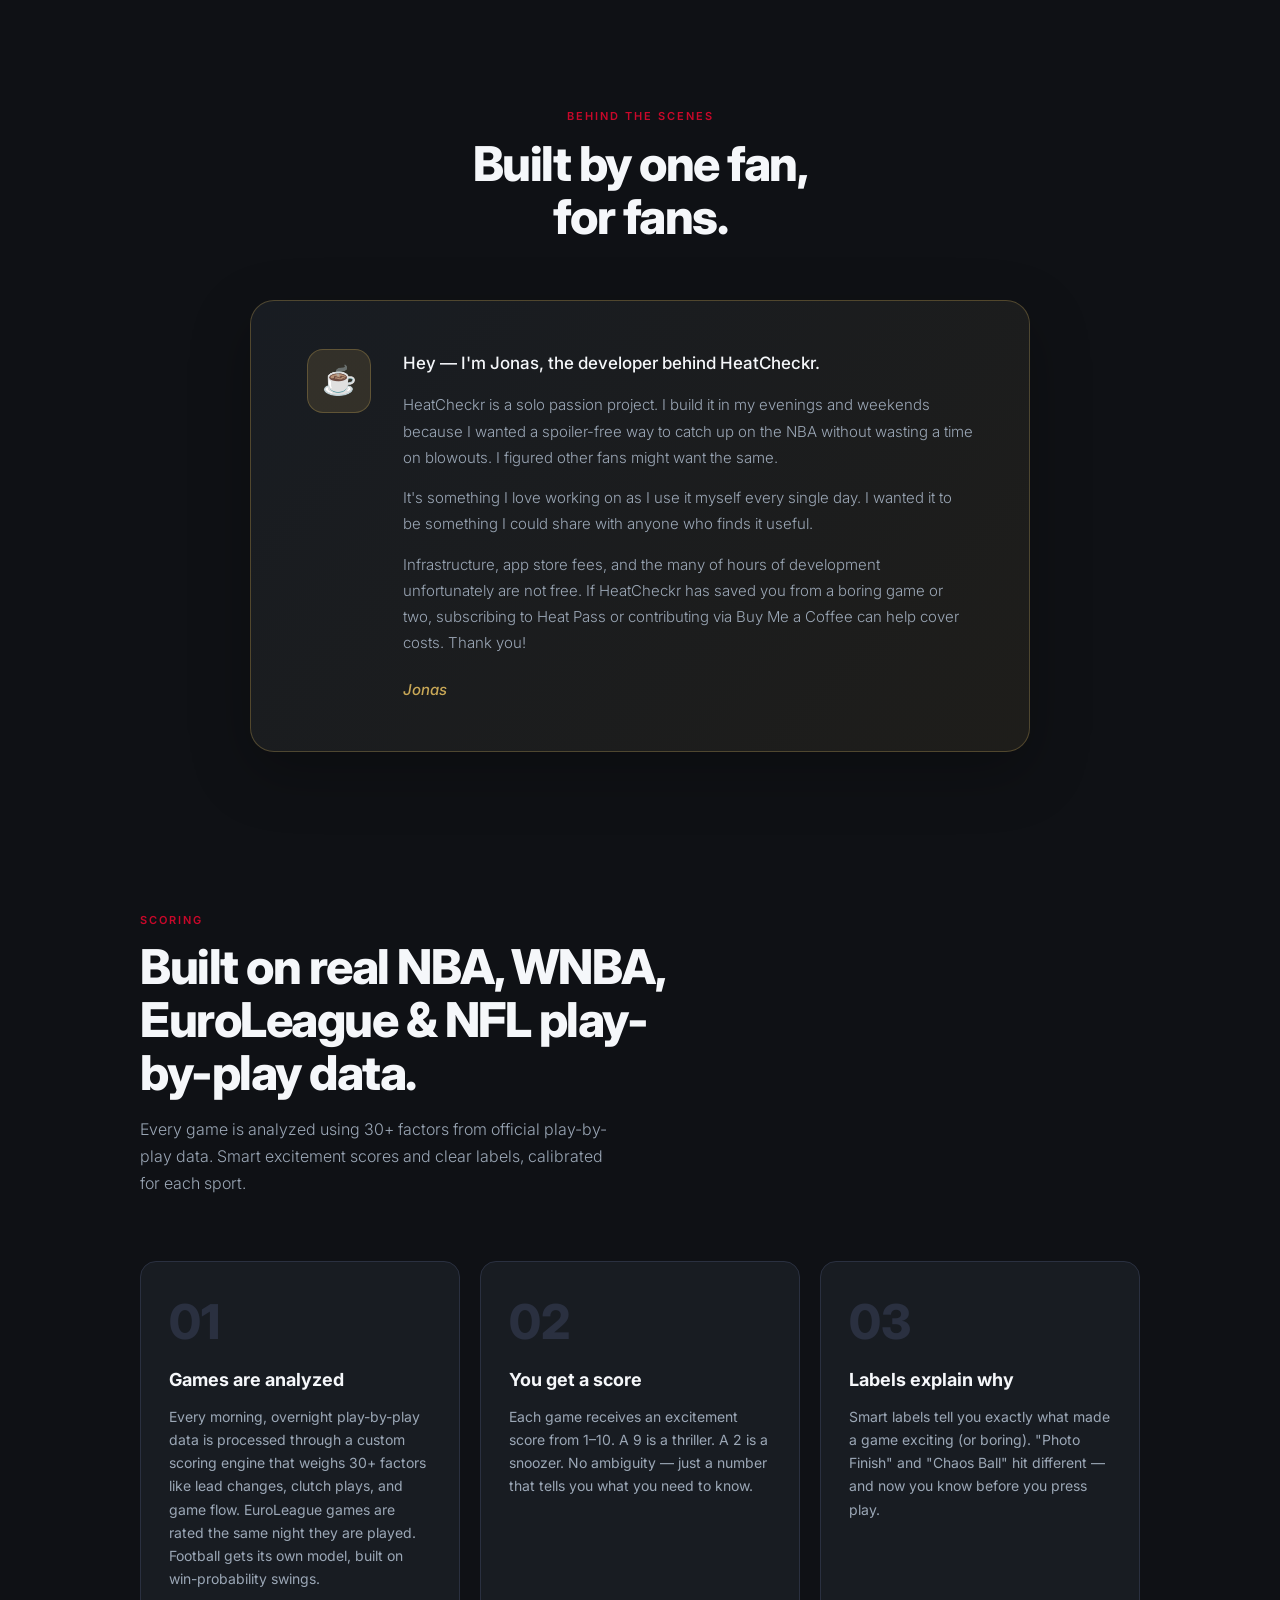
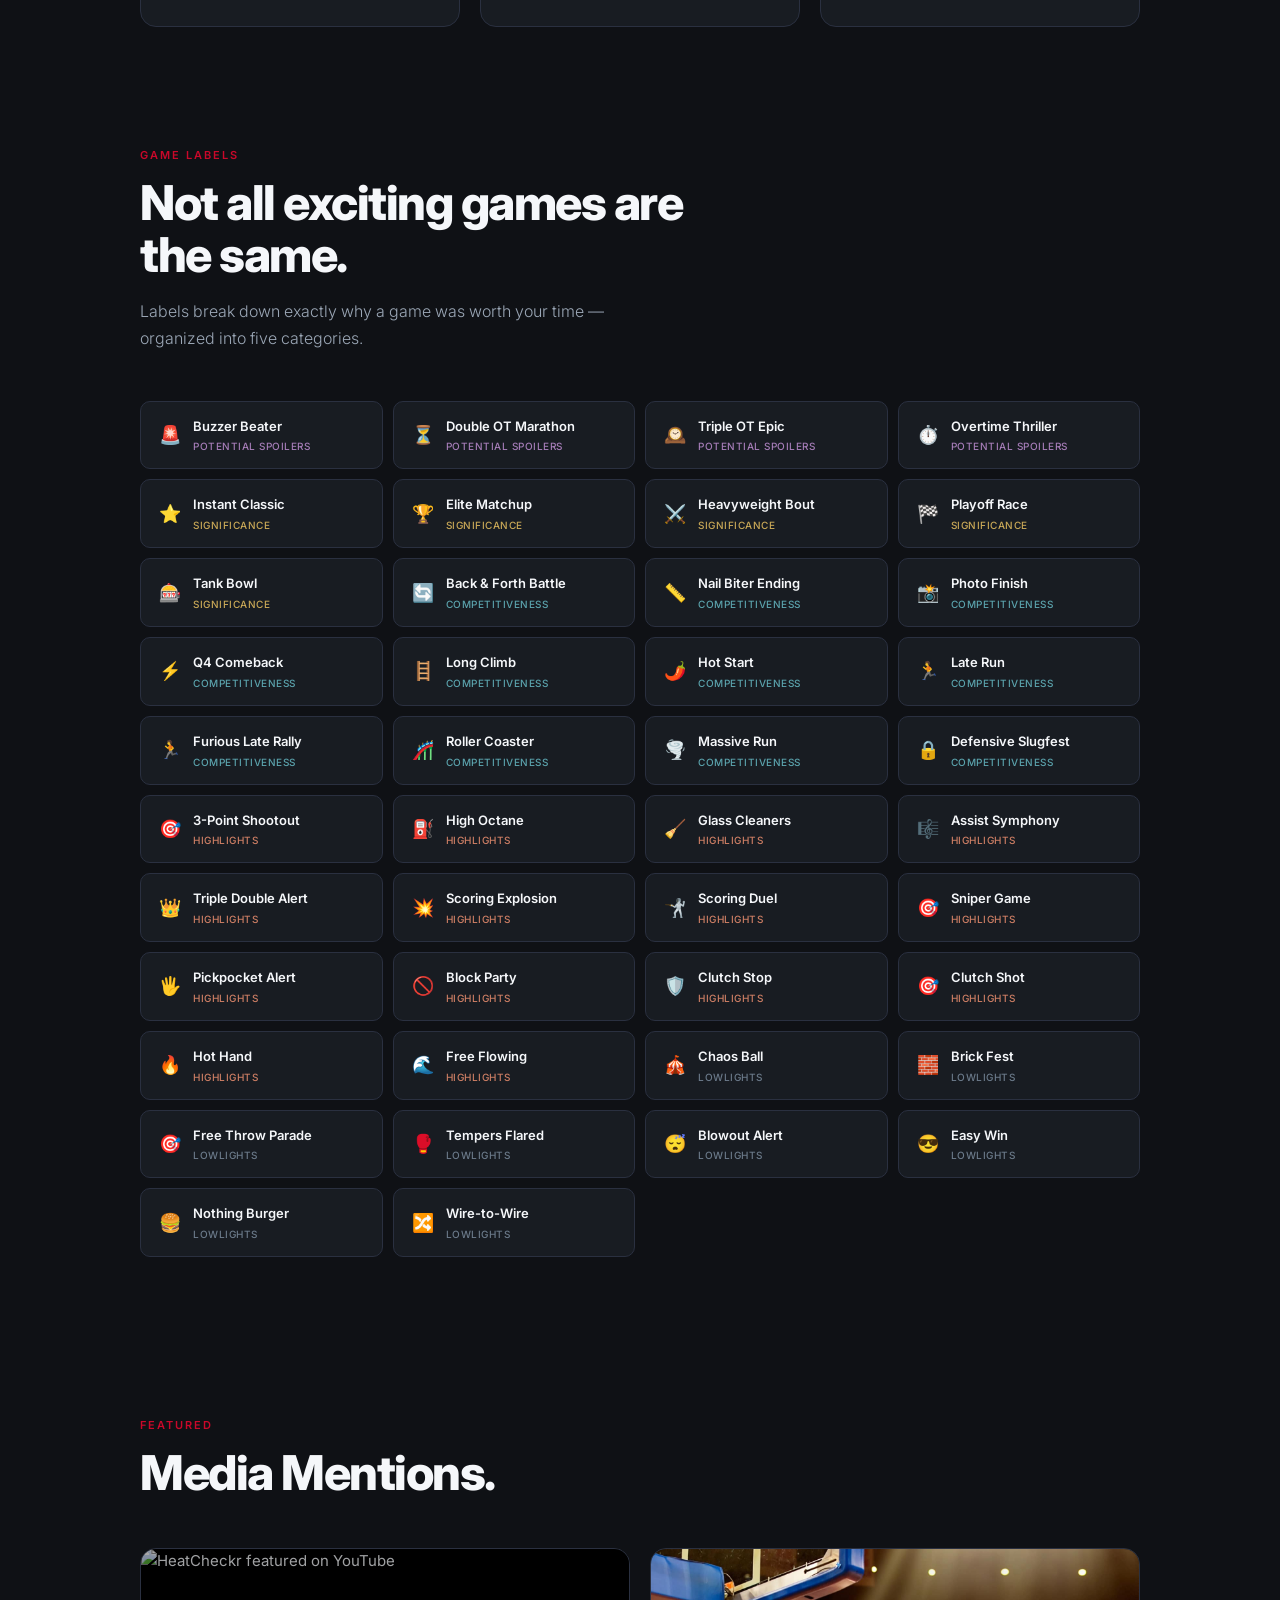
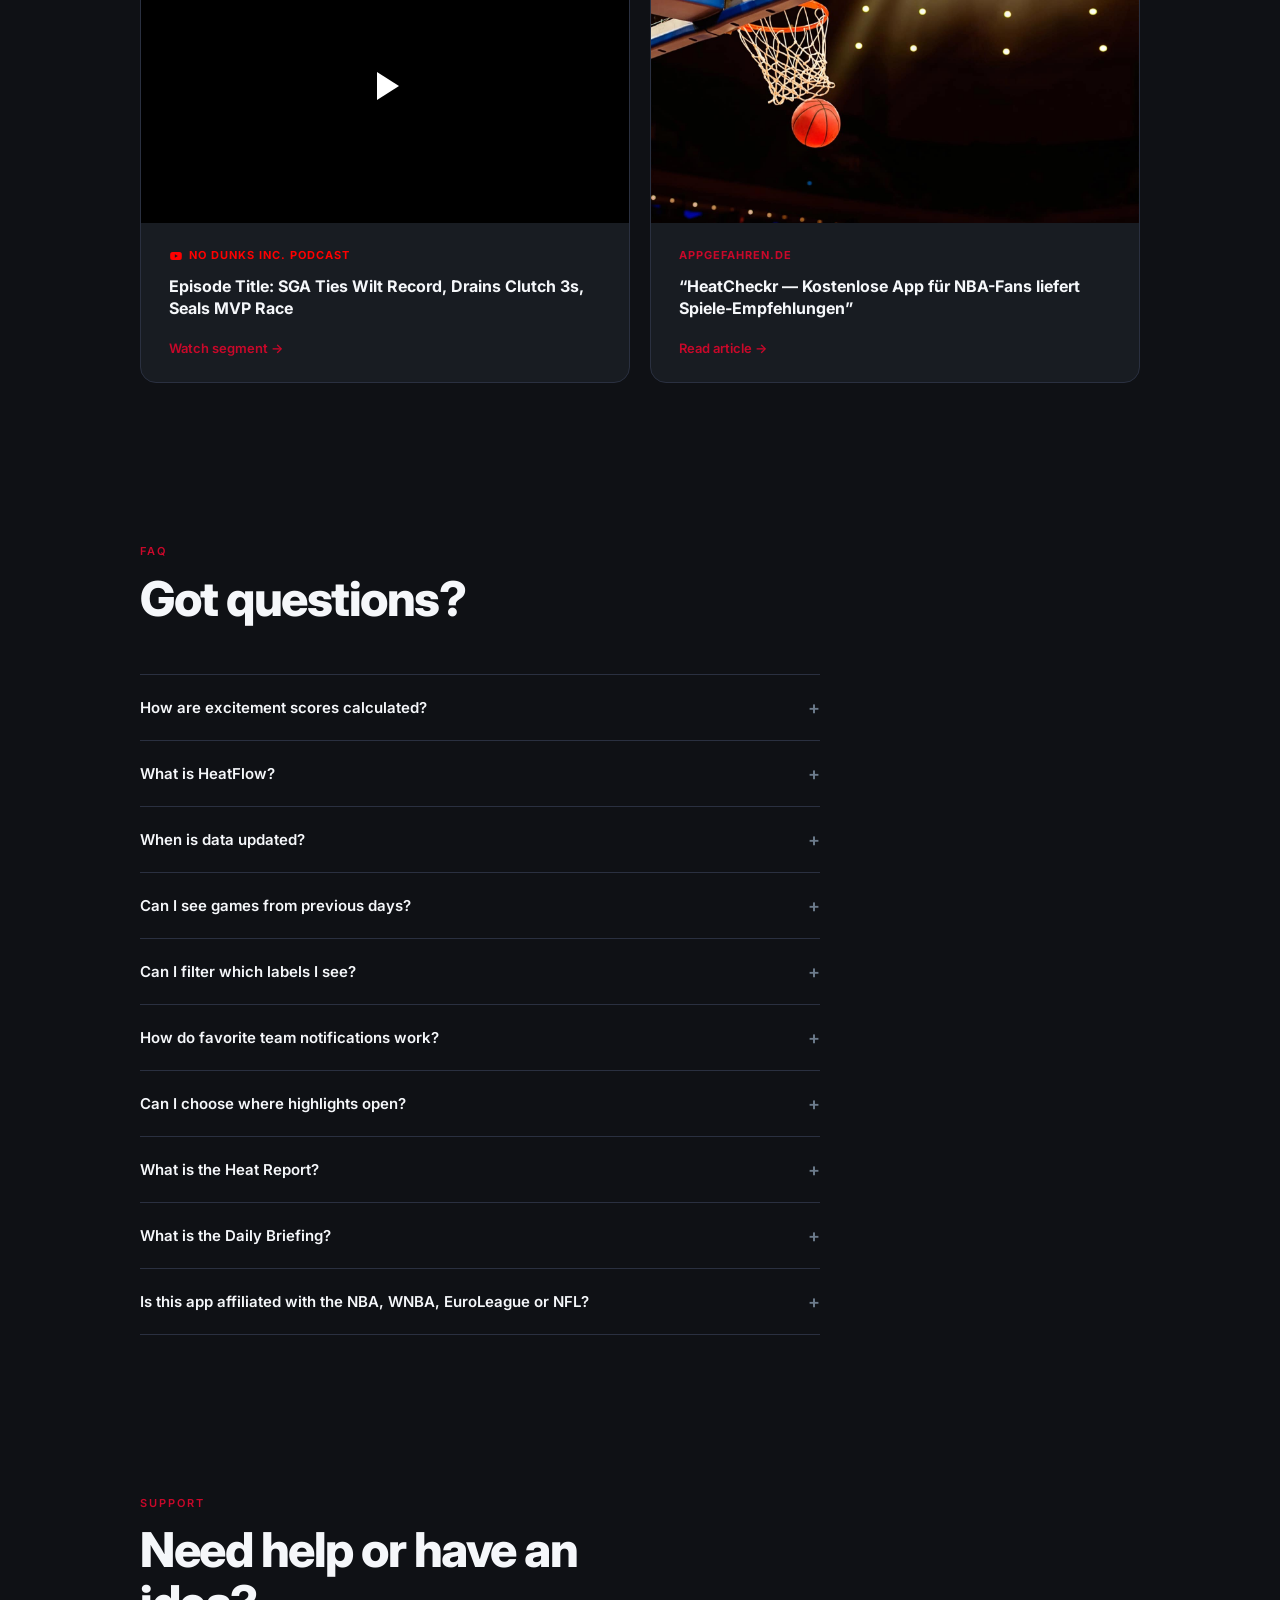
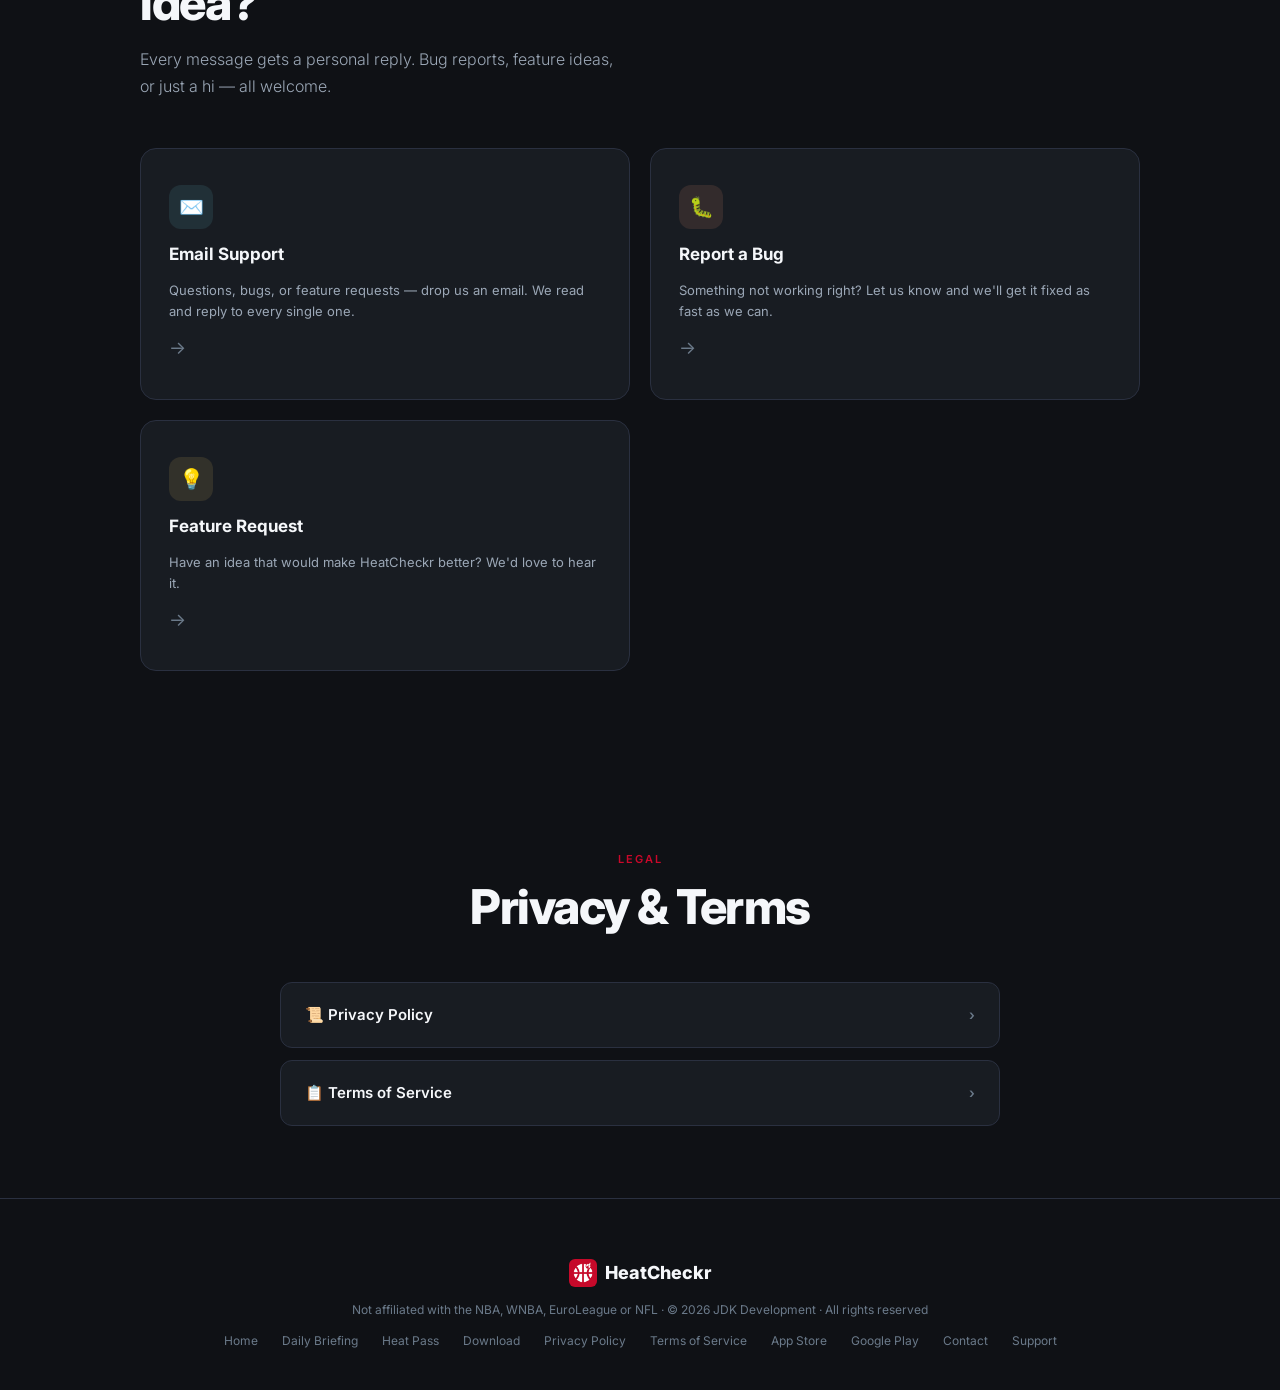
==== commit 8067771c: "Update last night's games" ====
--- a/index.html
+++ b/index.html
@@ -231,15 +231,21 @@
 <section id="games" style="padding-top:40px;">
   <div class="section-inner">
     <!-- GAMES:START -->
-    <div data-games-date="2026-11-24">
-      <p class="section-label">NBA &middot; Tuesday, November 24, 2026</p>
+    <div data-games-date="2026-11-25">
+      <p class="section-label">NBA &middot; Wednesday, November 25, 2026</p>
       <h2 class="section-title">Last night's NBA games, spoiler-free.</h2>
       <p class="section-desc">Every game rated 0&ndash;10 for excitement, best first. No scores, no winners.</p>
     </div>
     <ol class="ln-list">
-      <li class="ln-game"><span class="ln-score ln-s3" aria-label="Excitement score 3.1 out of 10">3.1</span><div class="ln-body"><h3 class="ln-teams">Boston Celtics <span class="ln-at">@</span> Washington Wizards</h3><div class="ln-pills"><span class="ln-pill ln-highlights">🤺 Scoring Duel</span><span class="ln-pill ln-highlights">🔥 Hot Hand</span><span class="ln-pill ln-lowlights">😴 Blowout Alert</span><span class="ln-pill ln-lowlights">🔀 Wire-to-Wire</span></div></div></li>
-      <li class="ln-game"><span class="ln-score ln-s2" aria-label="Excitement score 2.5 out of 10">2.5</span><div class="ln-body"><h3 class="ln-teams">Dallas Mavericks <span class="ln-at">@</span> Denver Nuggets</h3><div class="ln-pills"><span class="ln-pill ln-significance">🏁 Playoff Race</span><span class="ln-pill ln-highlights">🖐️ Pickpocket Alert</span><span class="ln-pill ln-lowlights">😎 Easy Win</span></div></div></li>
-      <li class="ln-game"><span class="ln-score ln-s1" aria-label="Excitement score 1.4 out of 10">1.4</span><div class="ln-body"><h3 class="ln-teams">Detroit Pistons <span class="ln-at">@</span> Orlando Magic</h3><div class="ln-pills"><span class="ln-pill ln-competitiveness">🔒 Defensive Slugfest</span><span class="ln-pill ln-competitiveness">🌪️ Massive Run</span><span class="ln-pill ln-highlights">🌊 Free Flowing</span><span class="ln-pill ln-lowlights">😎 Easy Win</span></div></div></li>
+      <li class="ln-game"><span class="ln-score ln-s8" aria-label="Excitement score 8.9 out of 10">8.9</span><div class="ln-body"><h3 class="ln-teams">San Antonio Spurs <span class="ln-at">@</span> Portland Trail Blazers</h3><div class="ln-pills"><span class="ln-pill ln-significance">⭐ Instant Classic</span><span class="ln-pill ln-competitiveness">🎢 Roller Coaster</span><span class="ln-pill ln-competitiveness">🤏 Tight Finish</span><span class="ln-pill ln-competitiveness">🌶️ Hot Start</span><span class="ln-pill ln-highlights">🤺 Scoring Duel</span></div></div></li>
+      <li class="ln-game"><span class="ln-score ln-s6" aria-label="Excitement score 6.7 out of 10">6.7</span><div class="ln-body"><h3 class="ln-teams">Chicago Bulls <span class="ln-at">@</span> Charlotte Hornets</h3><div class="ln-pills"><span class="ln-pill ln-significance">🎰 Tank Bowl</span><span class="ln-pill ln-competitiveness">🔄 Back &amp; Forth</span><span class="ln-pill ln-competitiveness">🎢 Roller Coaster</span><span class="ln-pill ln-competitiveness">📏 Nail Biter Ending</span><span class="ln-pill ln-competitiveness">📸 Photo Finish</span><span class="ln-pill ln-highlights">💥 Scoring Explosion</span></div></div></li>
+      <li class="ln-game"><span class="ln-score ln-s4" aria-label="Excitement score 4.9 out of 10">4.9</span><div class="ln-body"><h3 class="ln-teams">Miami Heat <span class="ln-at">@</span> Philadelphia 76ers</h3><div class="ln-pills"><span class="ln-pill ln-highlights">👑 Triple Double Alert</span><span class="ln-pill ln-highlights">🔥 Hot Hand</span></div></div></li>
+      <li class="ln-game"><span class="ln-score ln-s4" aria-label="Excitement score 4.5 out of 10">4.5</span><div class="ln-body"><h3 class="ln-teams">Minnesota Timberwolves <span class="ln-at">@</span> Oklahoma City Thunder</h3><div class="ln-pills"><span class="ln-pill ln-highlights">🔥 Hot Hand</span></div></div></li>
+      <li class="ln-game"><span class="ln-score ln-s3" aria-label="Excitement score 3.6 out of 10">3.6</span><div class="ln-body"><h3 class="ln-teams">Sacramento Kings <span class="ln-at">@</span> Golden State Warriors</h3><div class="ln-pills"><span class="ln-pill ln-highlights">🏹 Sniper Game</span><span class="ln-pill ln-highlights">🪑 Bench Mob</span><span class="ln-pill ln-lowlights">😴 Blowout Alert</span></div></div></li>
+      <li class="ln-game"><span class="ln-score ln-s3" aria-label="Excitement score 3.1 out of 10">3.1</span><div class="ln-body"><h3 class="ln-teams">Phoenix Suns <span class="ln-at">@</span> Houston Rockets</h3><div class="ln-pills"><span class="ln-pill ln-highlights">👑 Triple Double Alert</span></div></div></li>
+      <li class="ln-game"><span class="ln-score ln-s2" aria-label="Excitement score 2.8 out of 10">2.8</span><div class="ln-body"><h3 class="ln-teams">Brooklyn Nets <span class="ln-at">@</span> Milwaukee Bucks</h3><div class="ln-pills"><span class="ln-pill ln-significance">🎰 Tank Bowl</span><span class="ln-pill ln-competitiveness">🔒 Defensive Slugfest</span></div></div></li>
+      <li class="ln-game"><span class="ln-score ln-s1" aria-label="Excitement score 1.5 out of 10">1.5</span><div class="ln-body"><h3 class="ln-teams">Cleveland Cavaliers <span class="ln-at">@</span> New York Knicks</h3><div class="ln-pills"><span class="ln-pill ln-lowlights">😎 Easy Win</span></div></div></li>
+      <li class="ln-game"><span class="ln-score ln-s1" aria-label="Excitement score 1.0 out of 10">1.0</span><div class="ln-body"><h3 class="ln-teams">Los Angeles Clippers <span class="ln-at">@</span> Memphis Grizzlies</h3><div class="ln-pills"><span class="ln-pill ln-lowlights">😎 Easy Win</span><span class="ln-pill ln-lowlights">🔀 Wire-to-Wire</span></div></div></li>
     </ol>
     <p class="ln-more">In the app: the HeatFlow chart, highlights, box scores, the Daily Briefing, the weekly Heat Report, alerts for your favorite teams, plus WNBA, EuroLeague and NFL.</p>
     <!-- GAMES:END -->
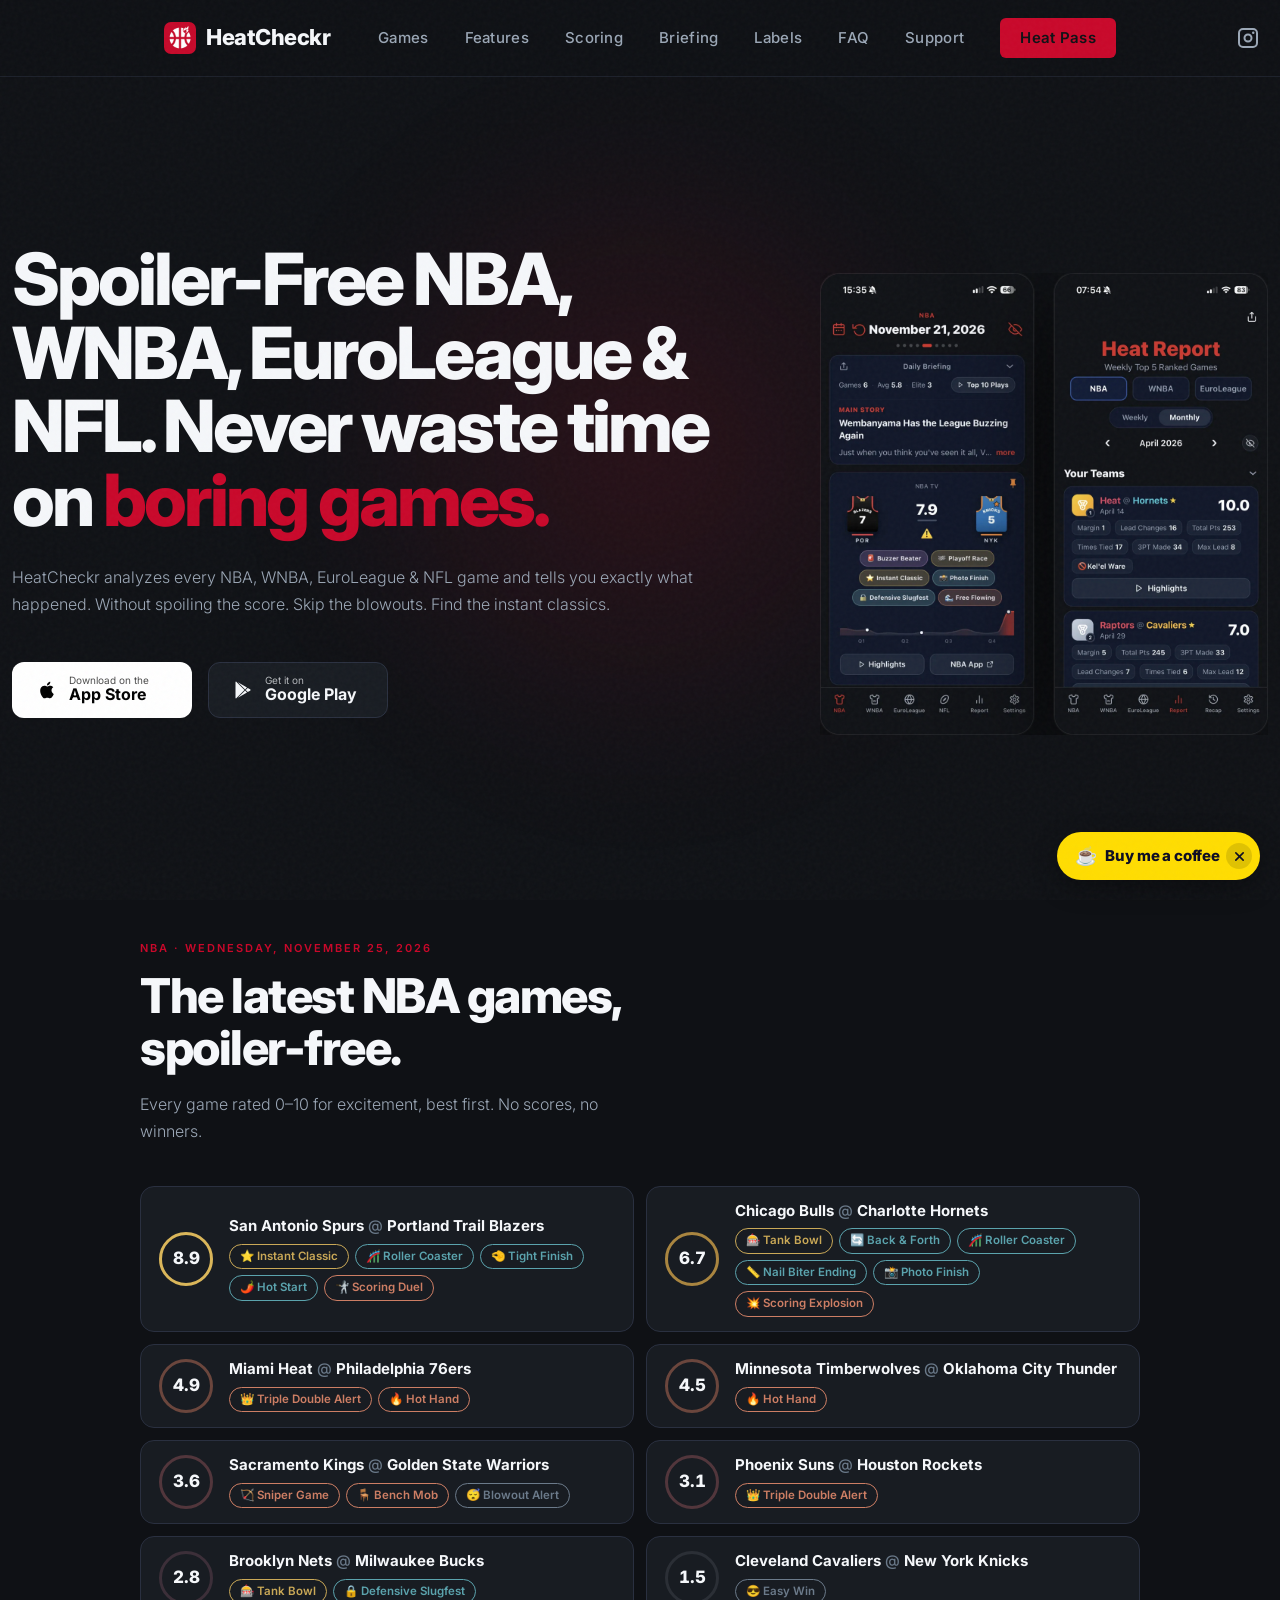
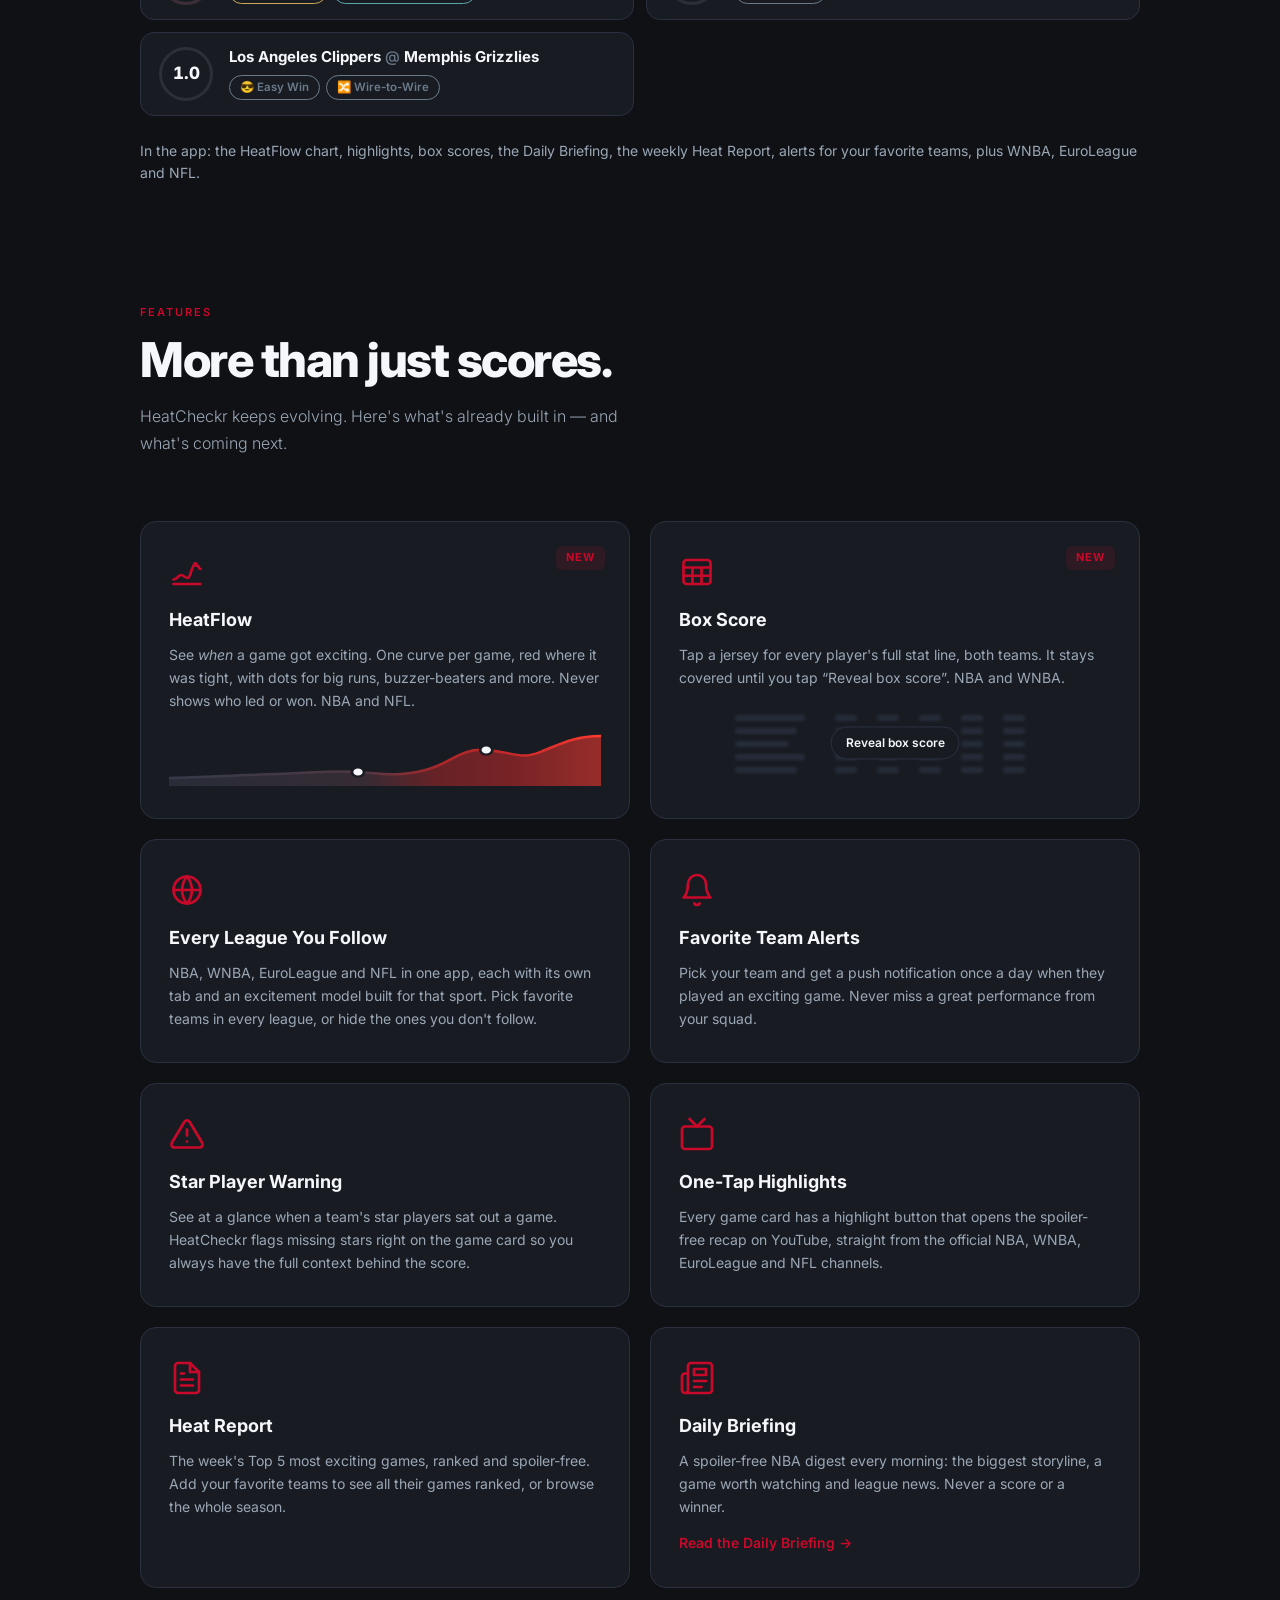
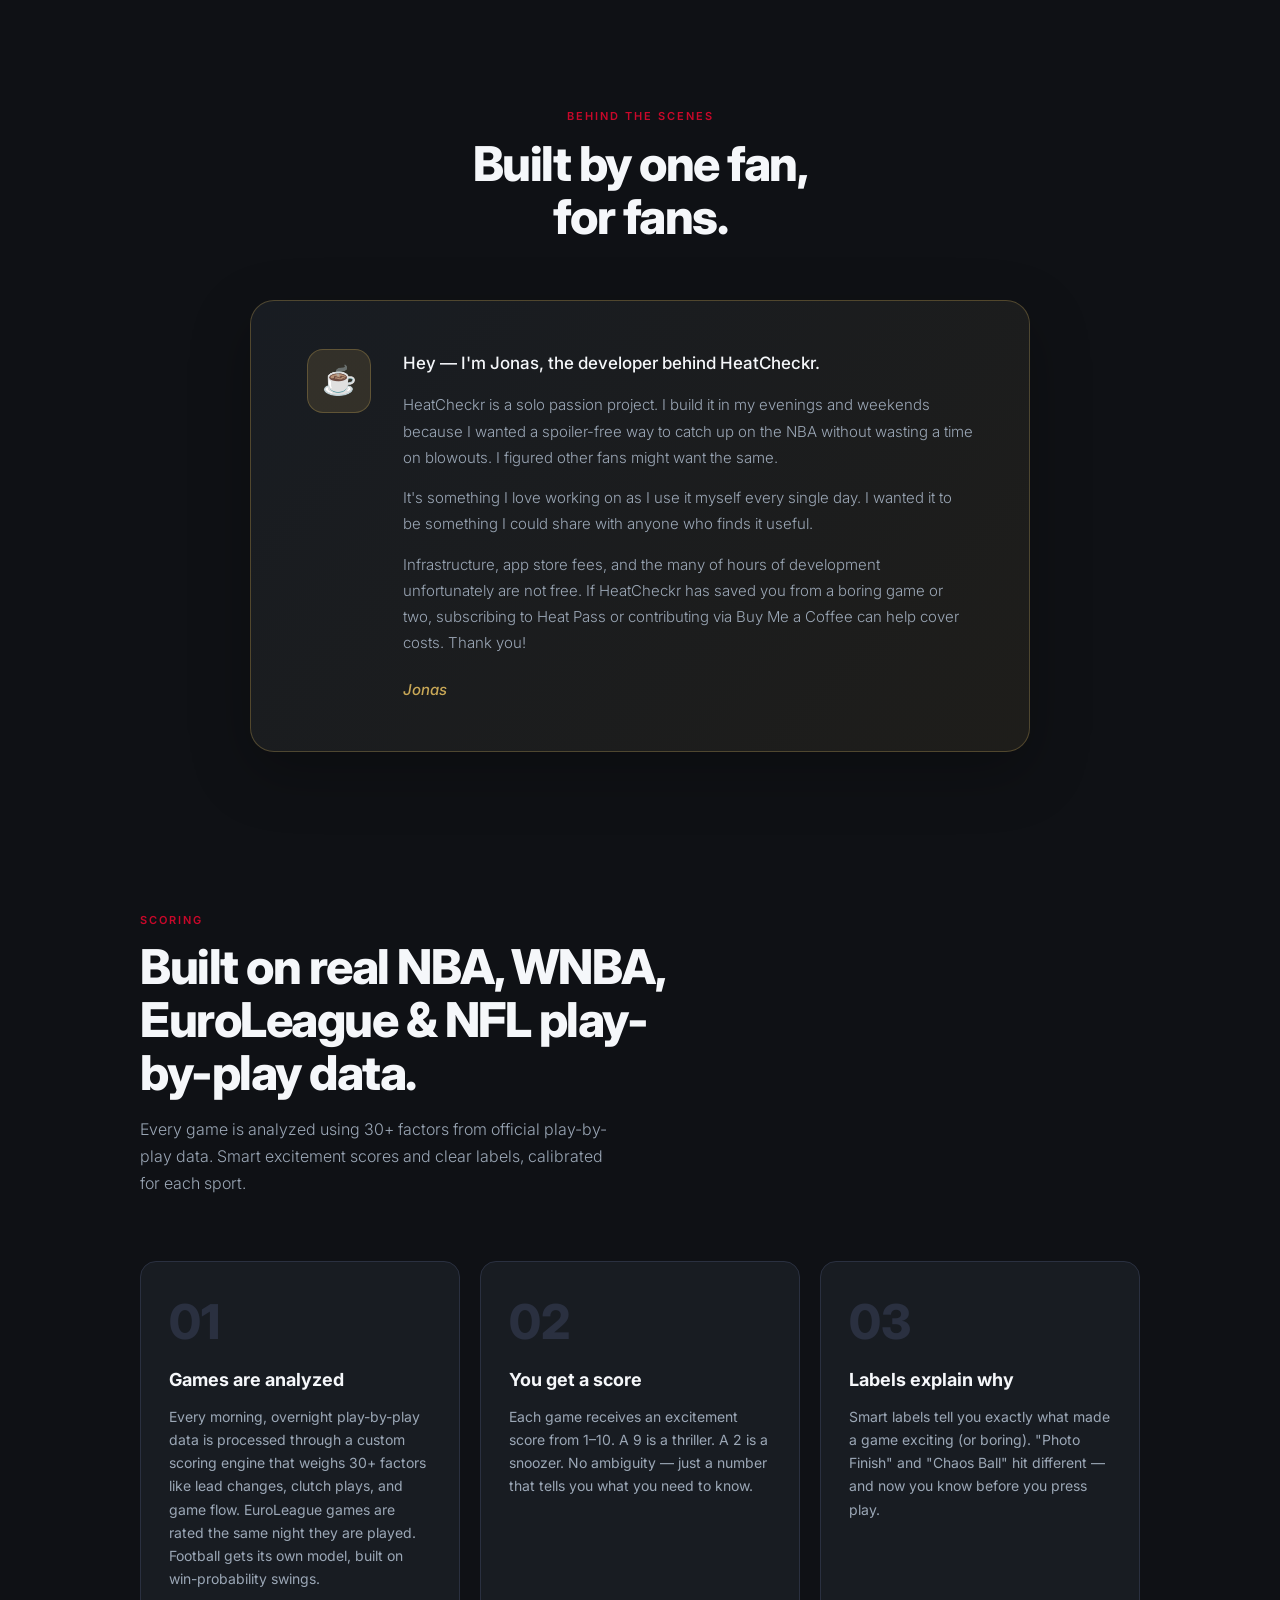
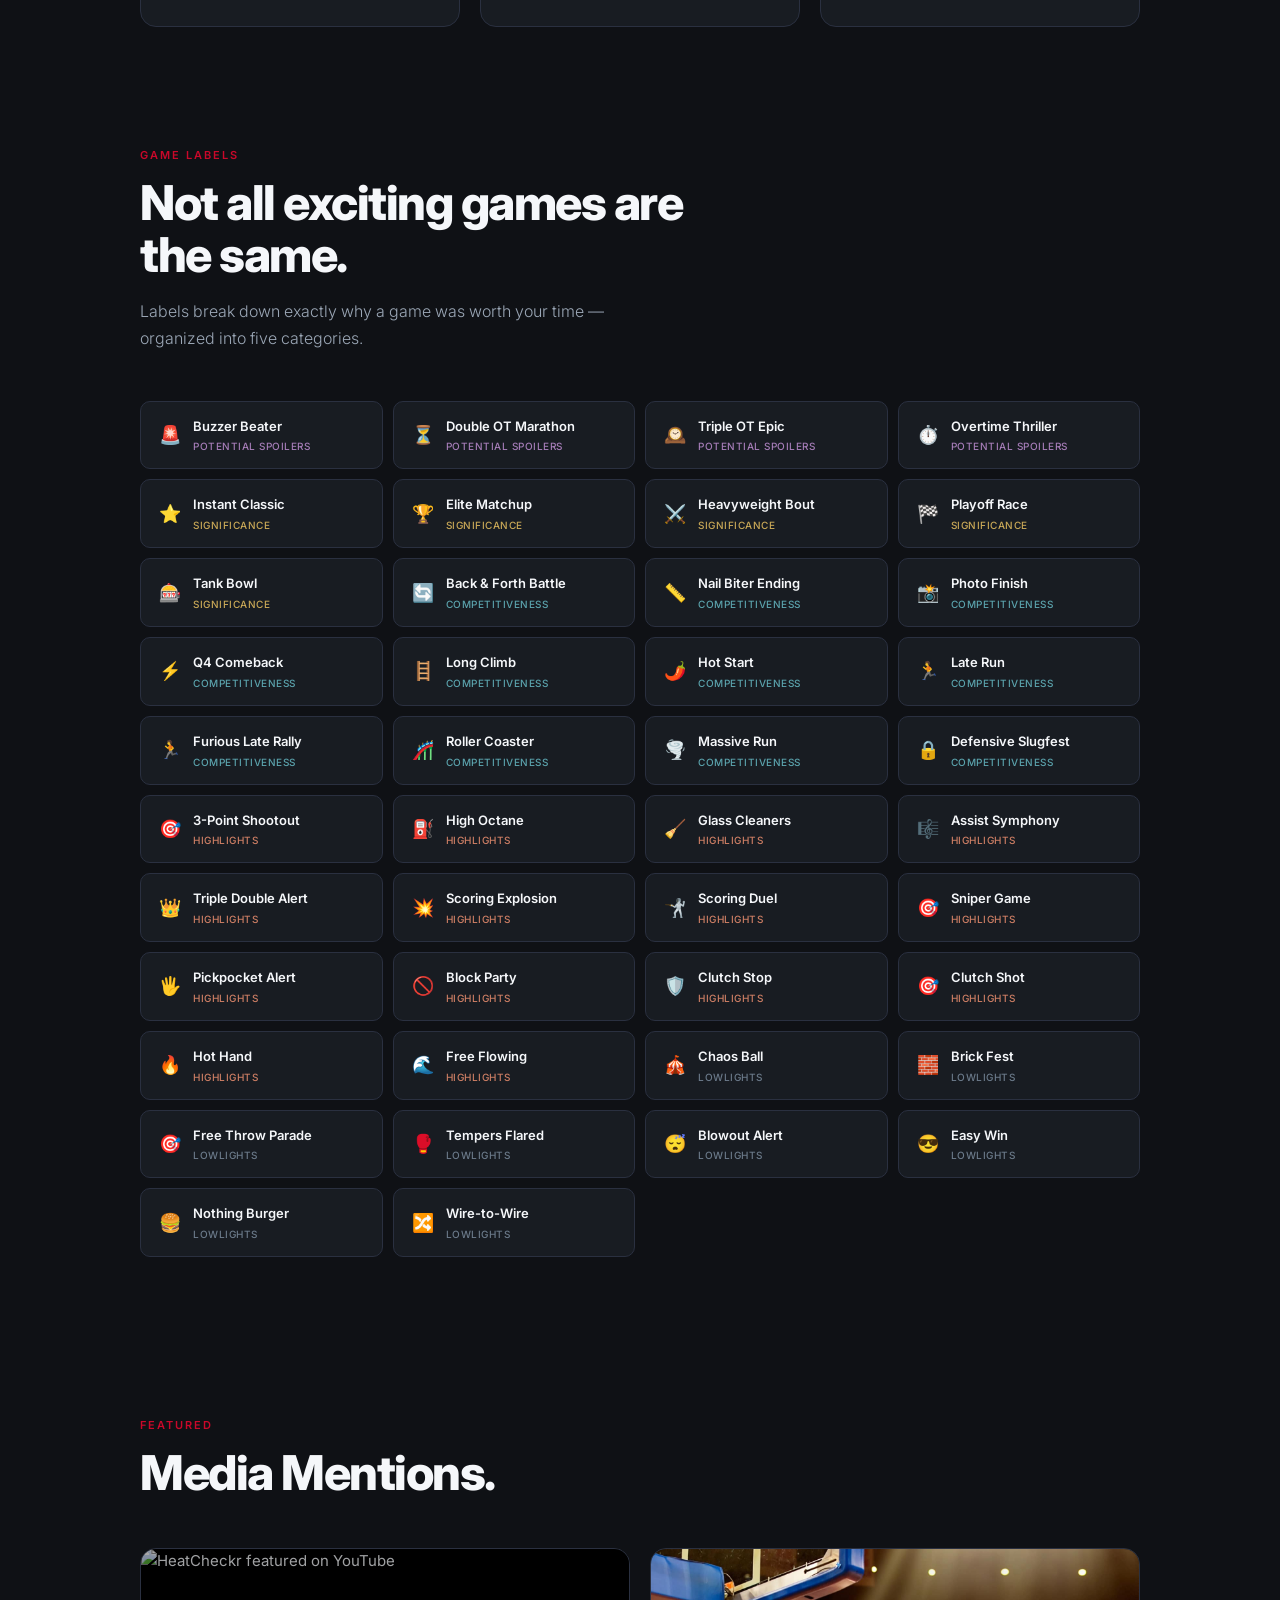
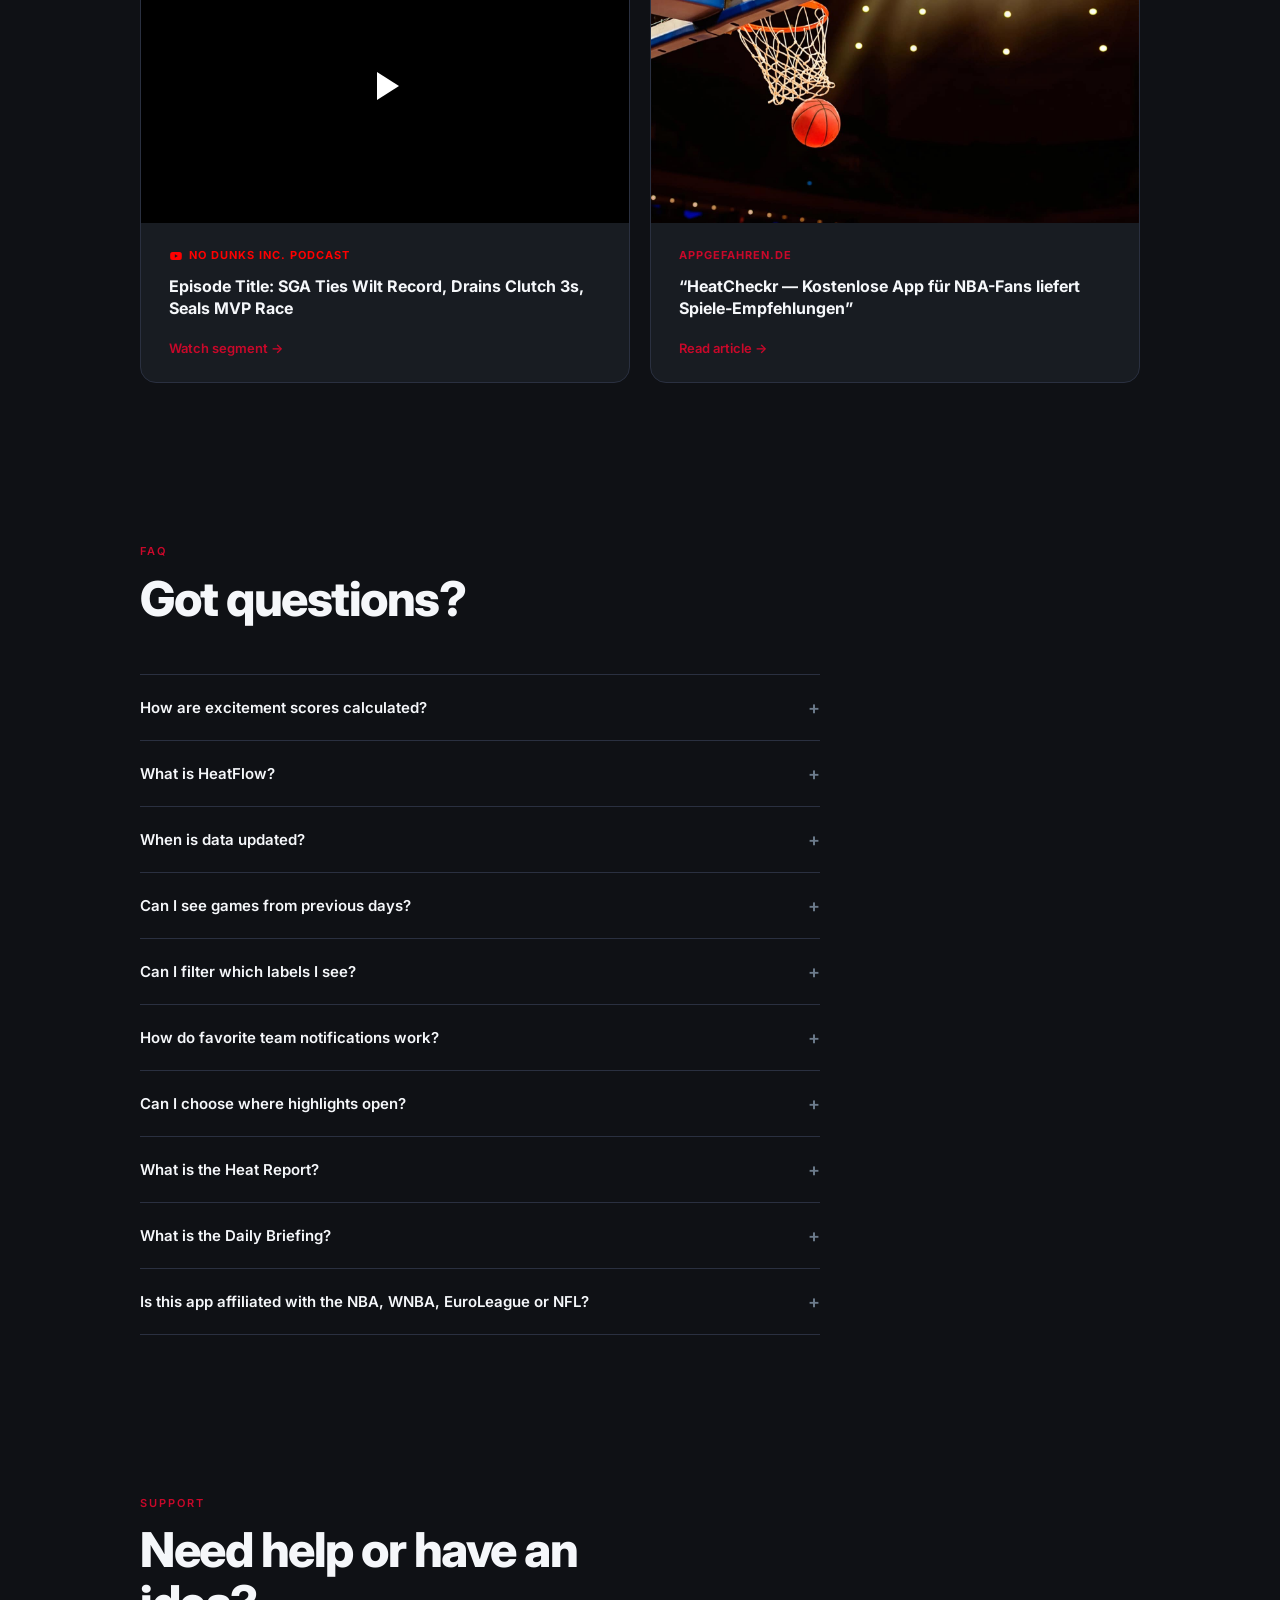
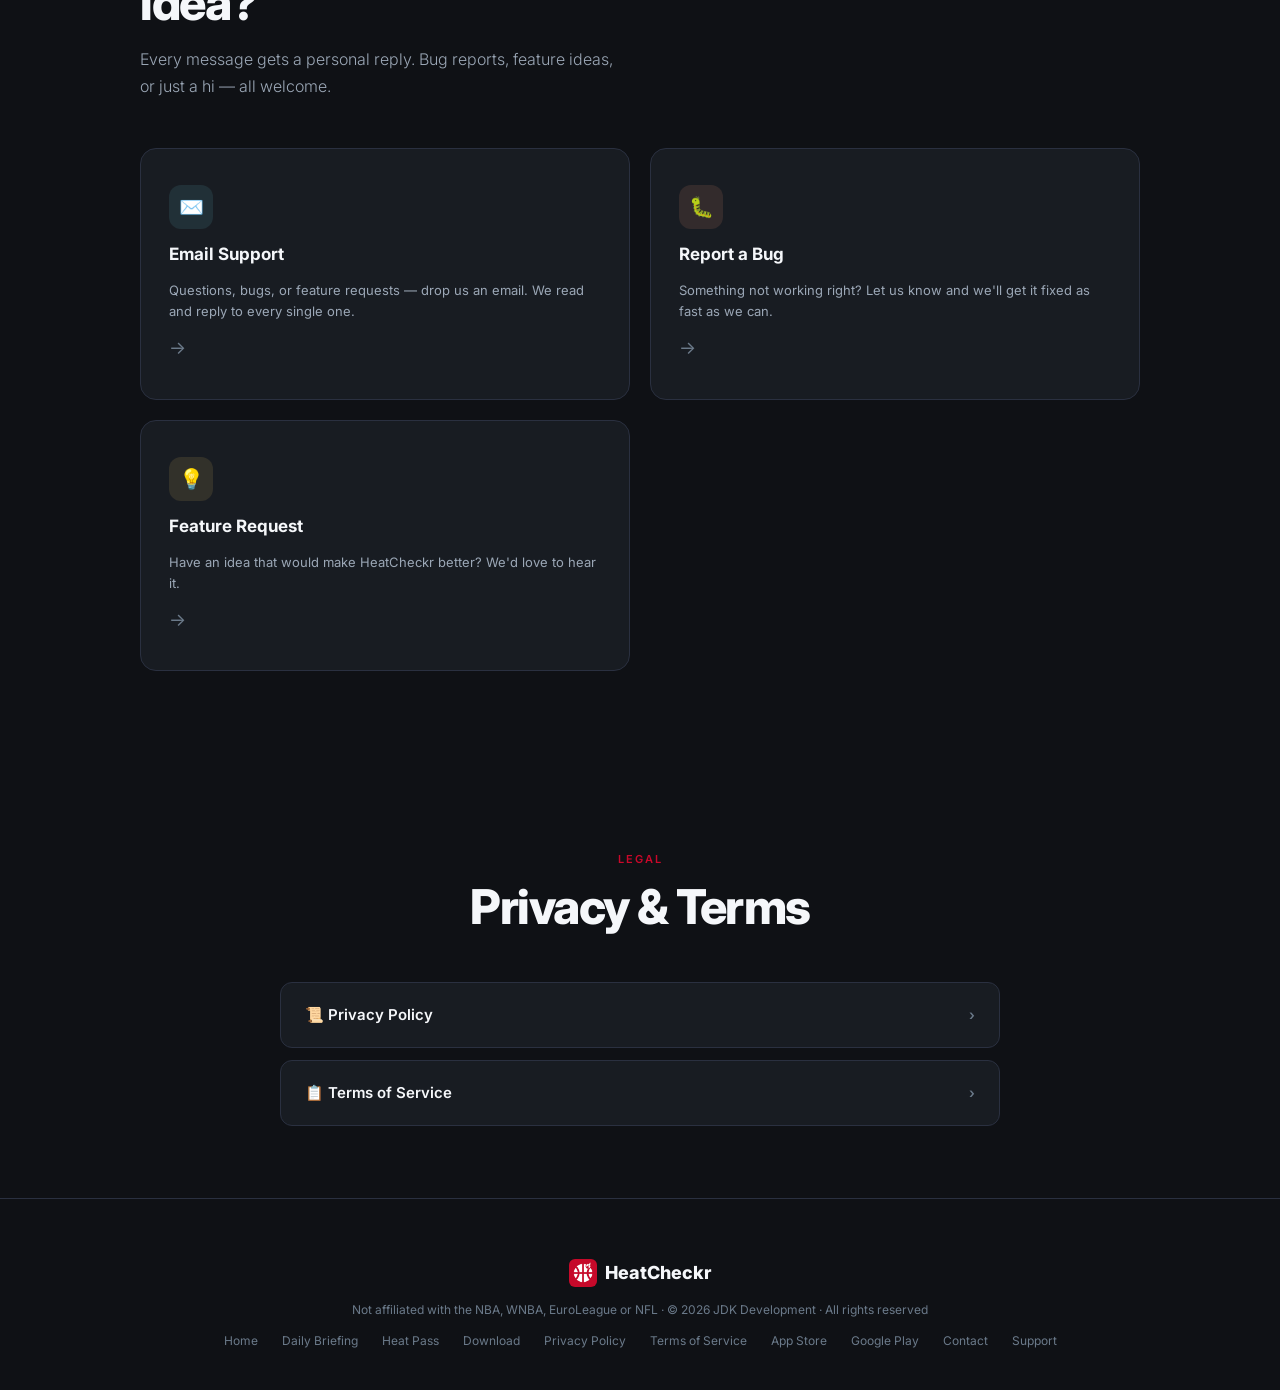
==== commit d6176aa2: "Update last night's games" ====
--- a/index.html
+++ b/index.html
@@ -233,7 +233,7 @@
     <!-- GAMES:START -->
     <div data-games-date="2026-11-25">
       <p class="section-label">NBA &middot; Wednesday, November 25, 2026</p>
-      <h2 class="section-title">Last night's NBA games, spoiler-free.</h2>
+      <h2 class="section-title">The latest NBA games, spoiler-free.</h2>
       <p class="section-desc">Every game rated 0&ndash;10 for excitement, best first. No scores, no winners.</p>
     </div>
     <ol class="ln-list">
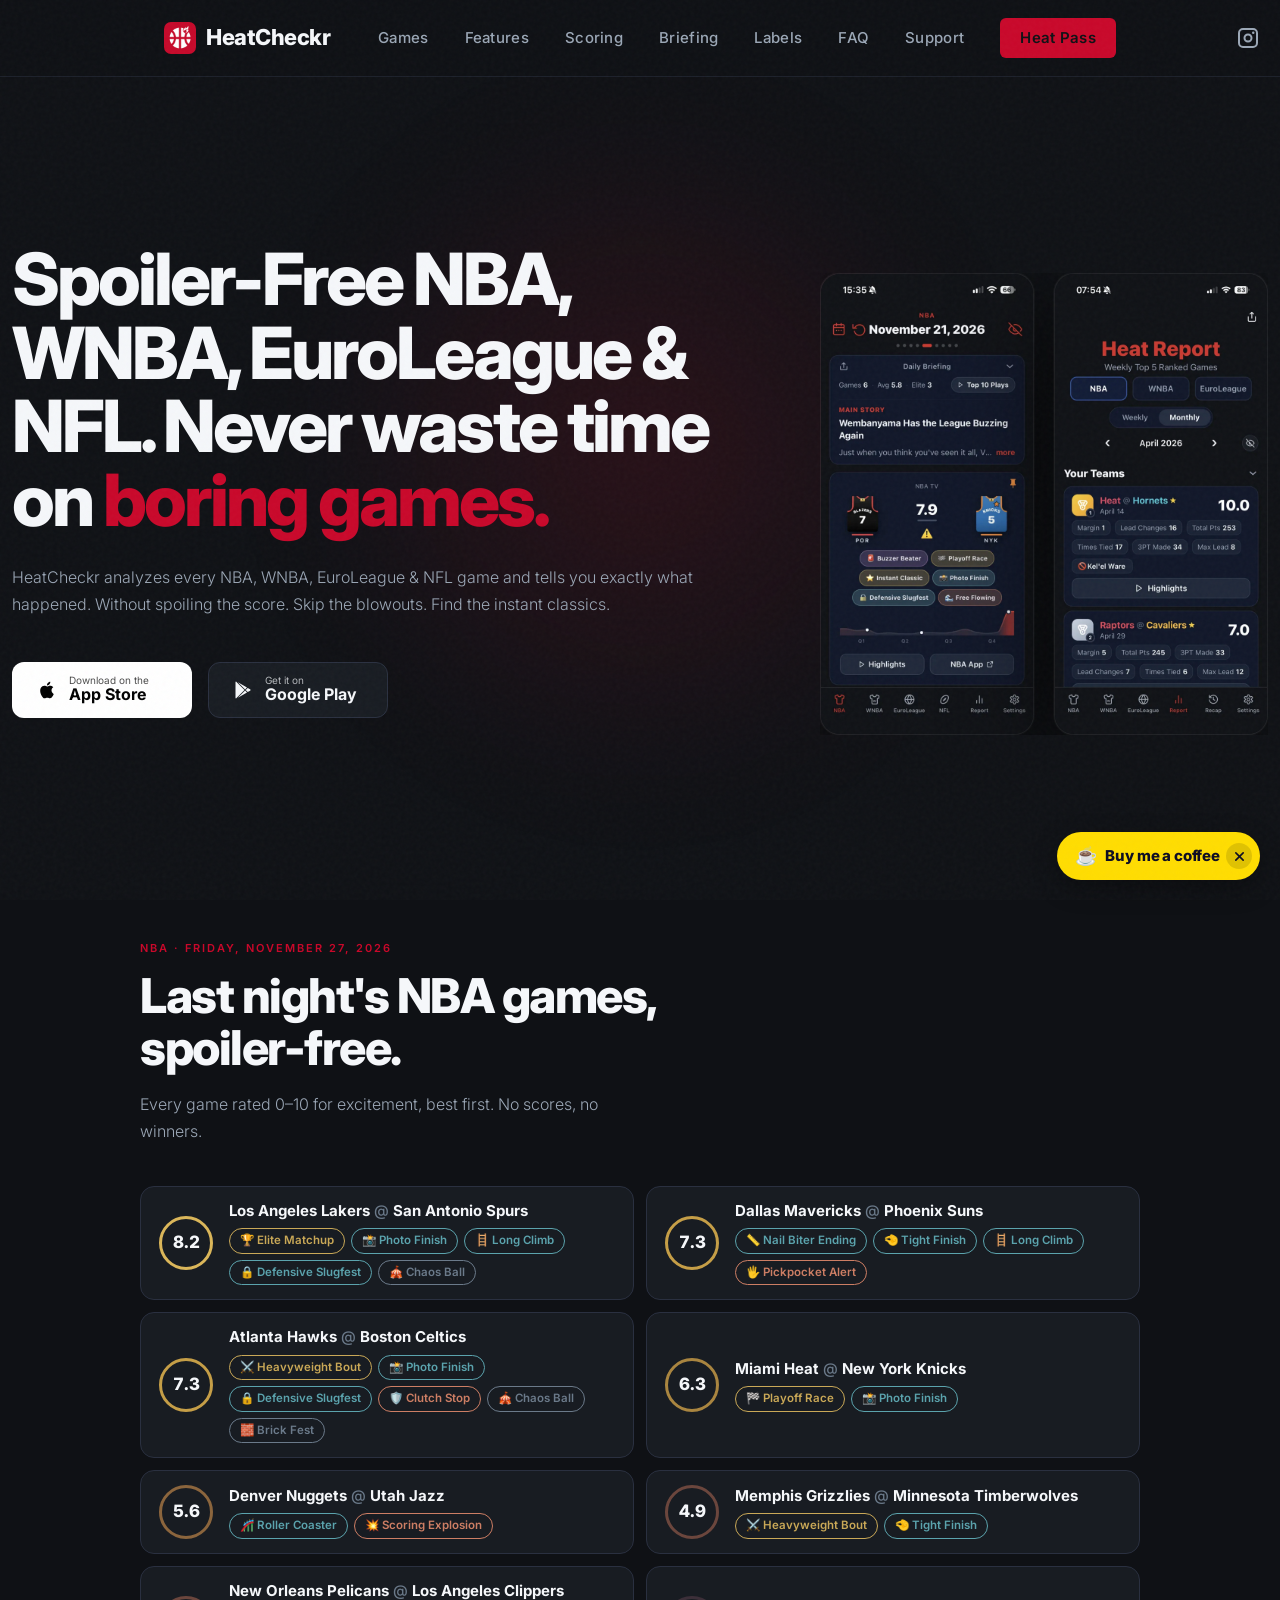
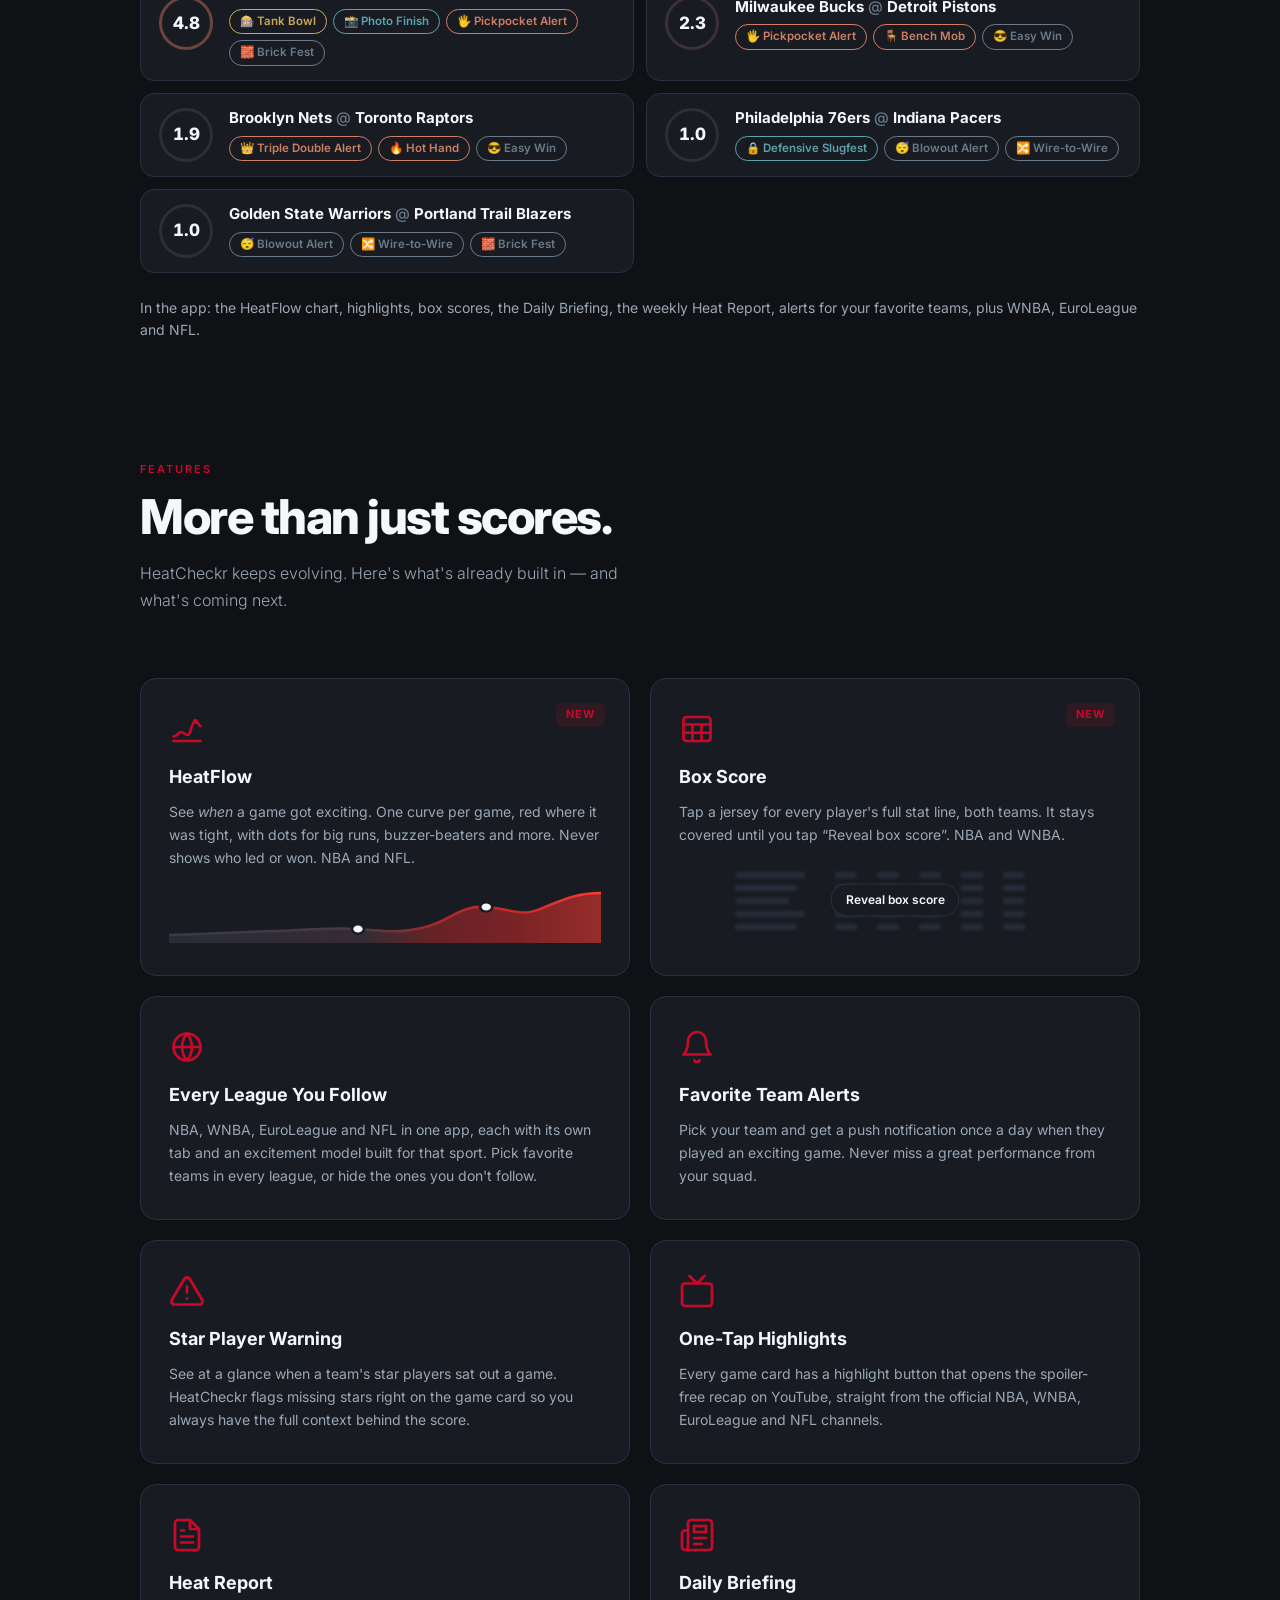
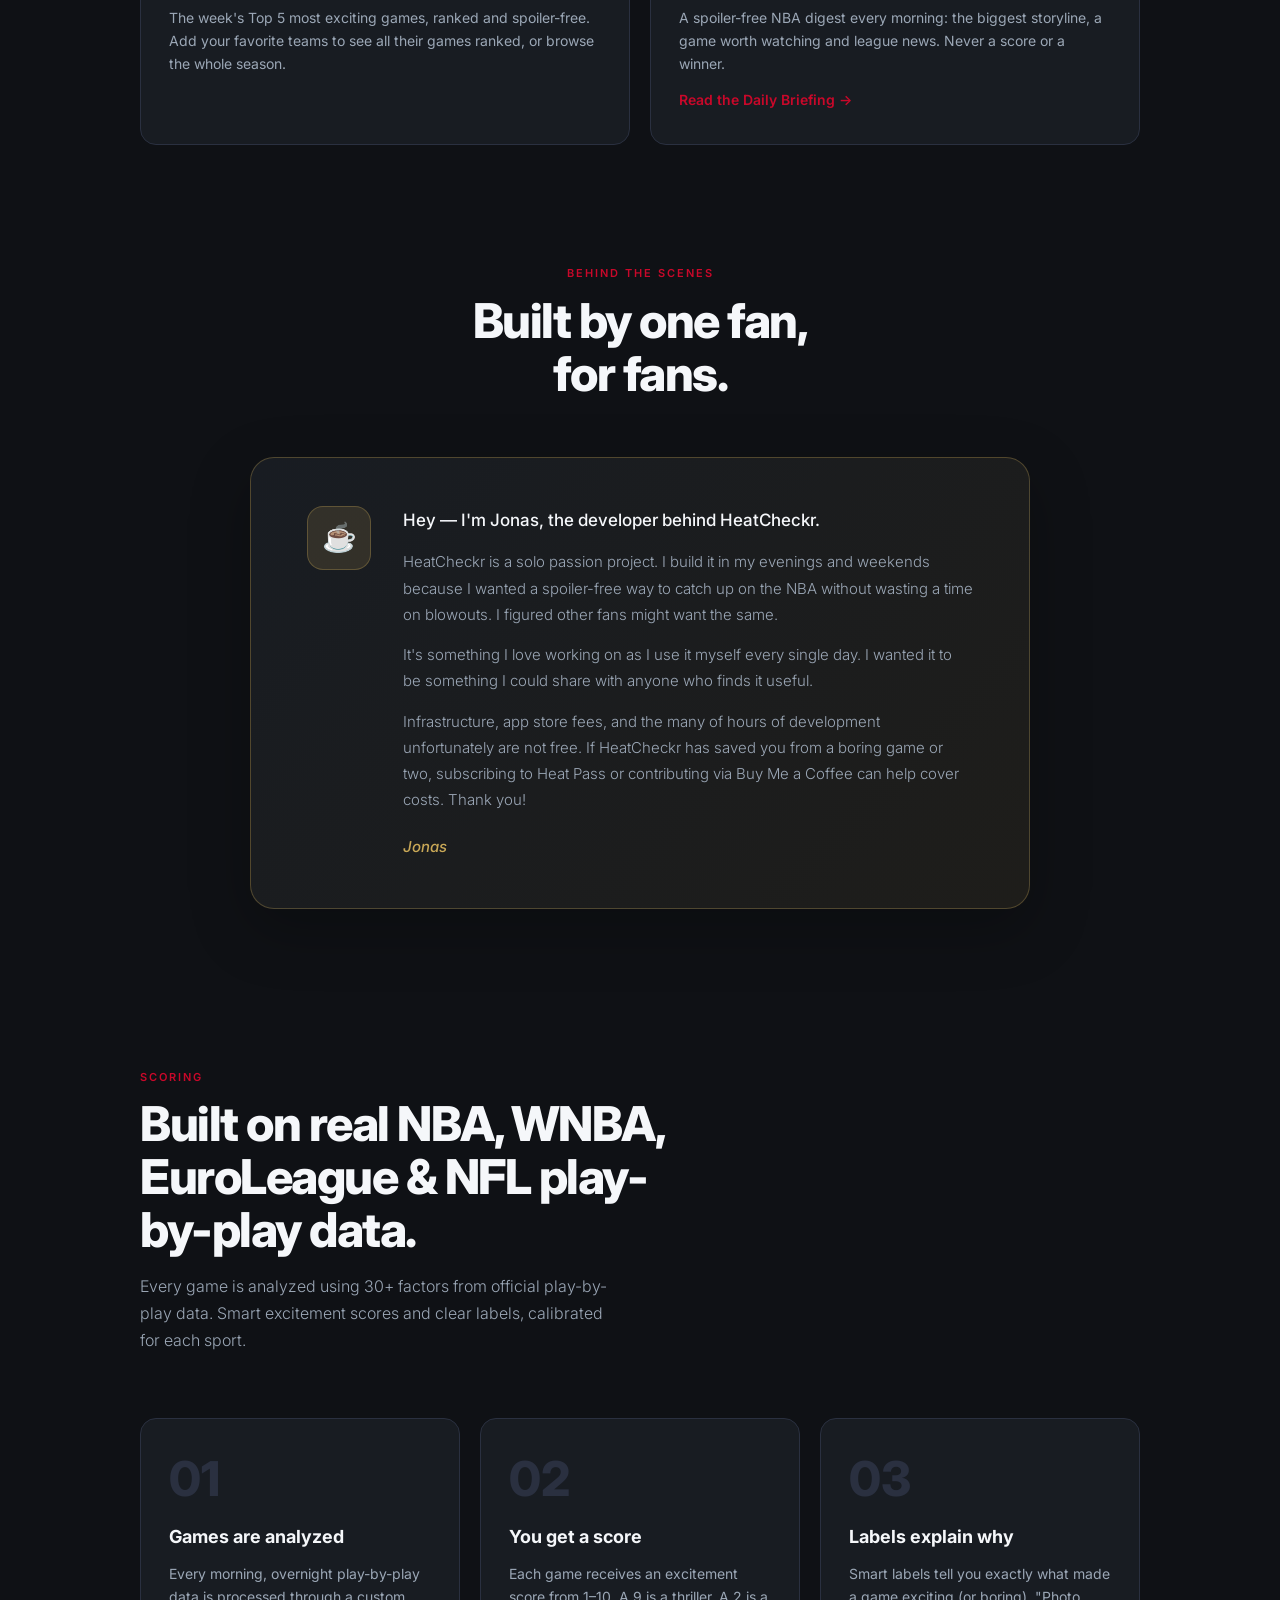
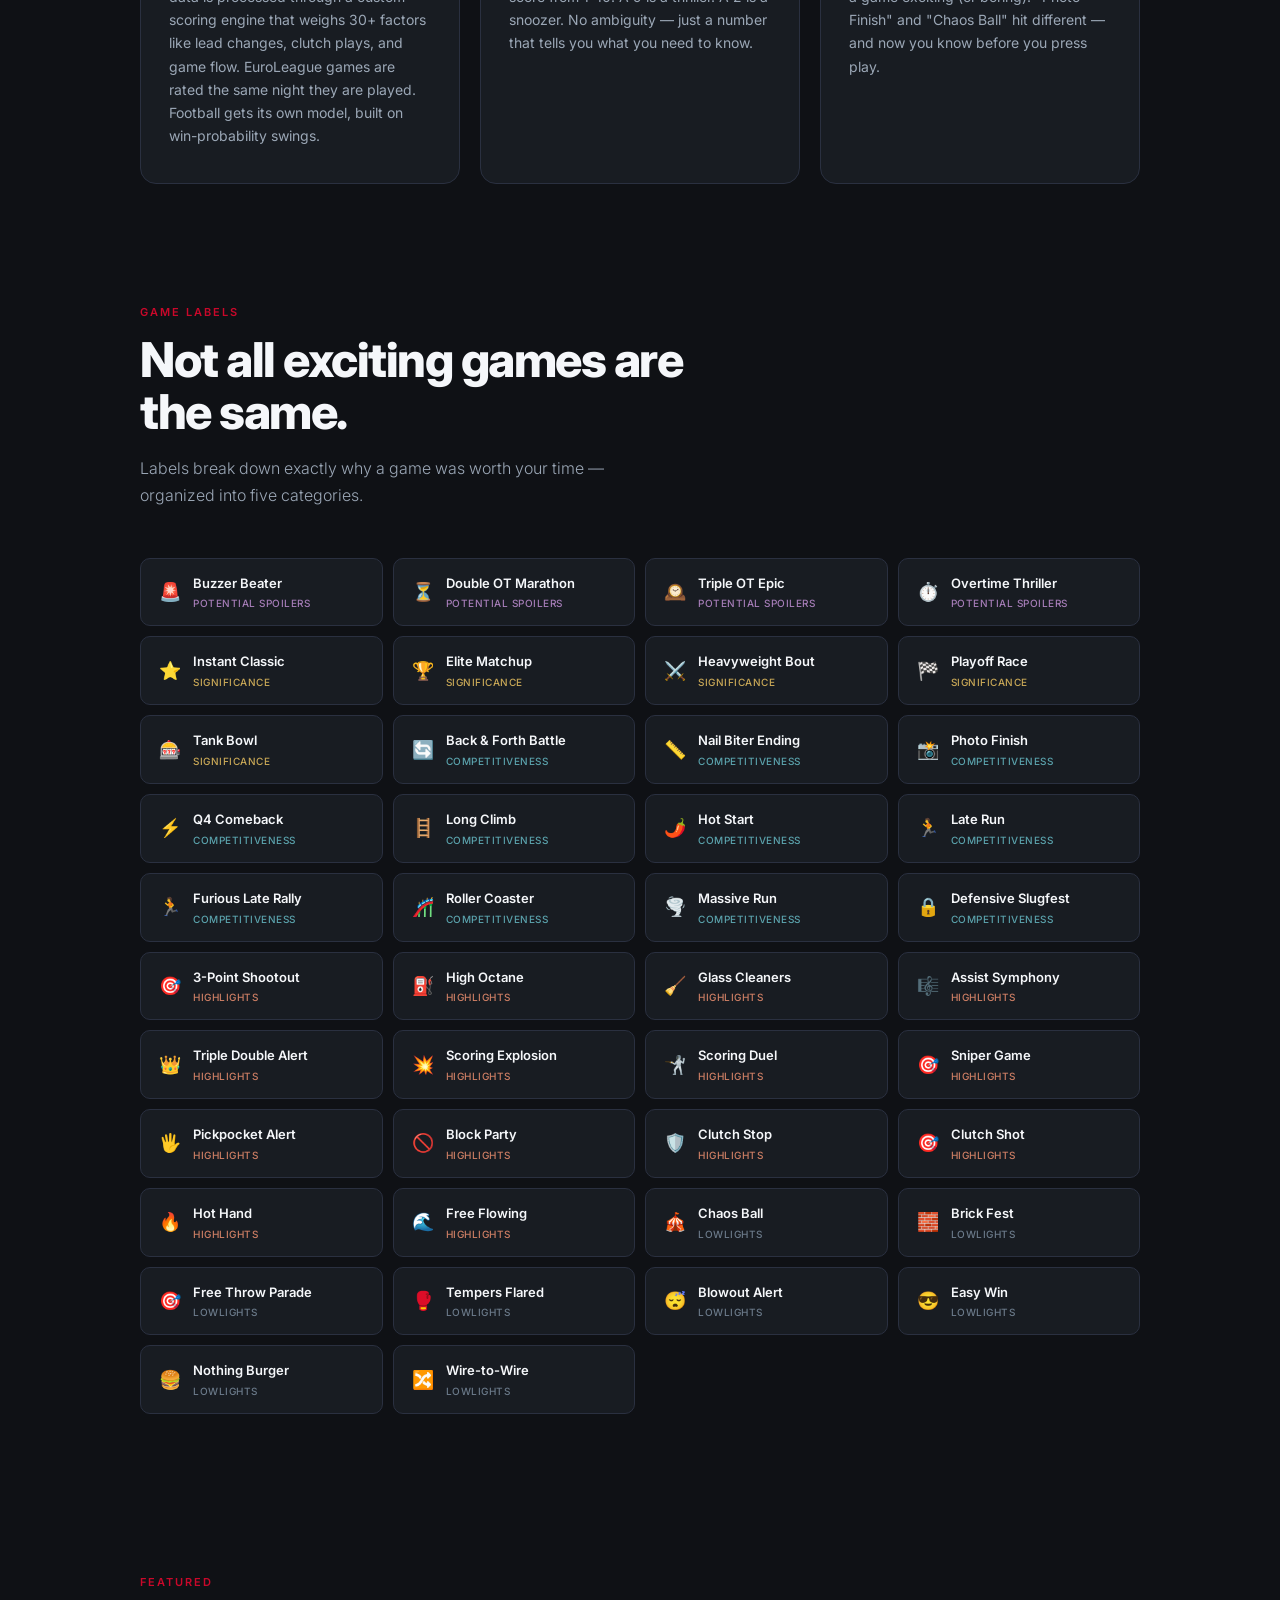
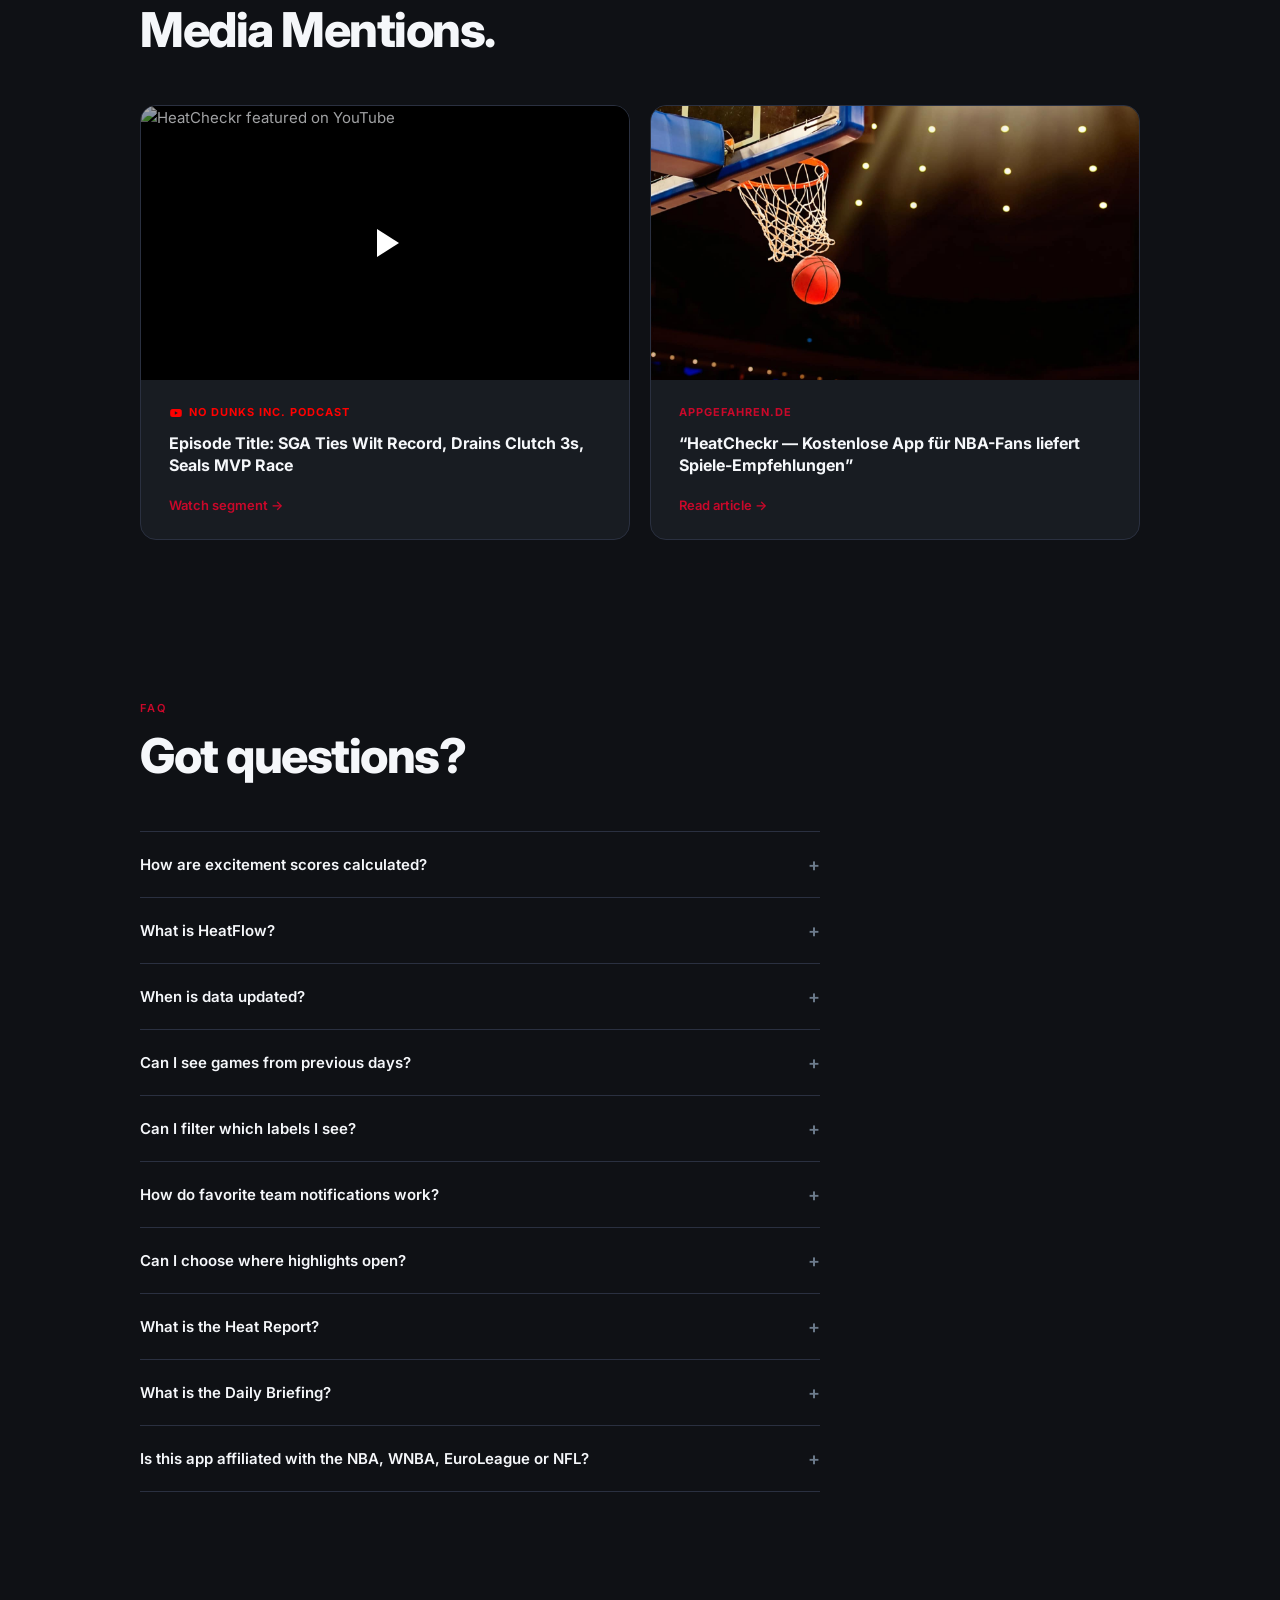
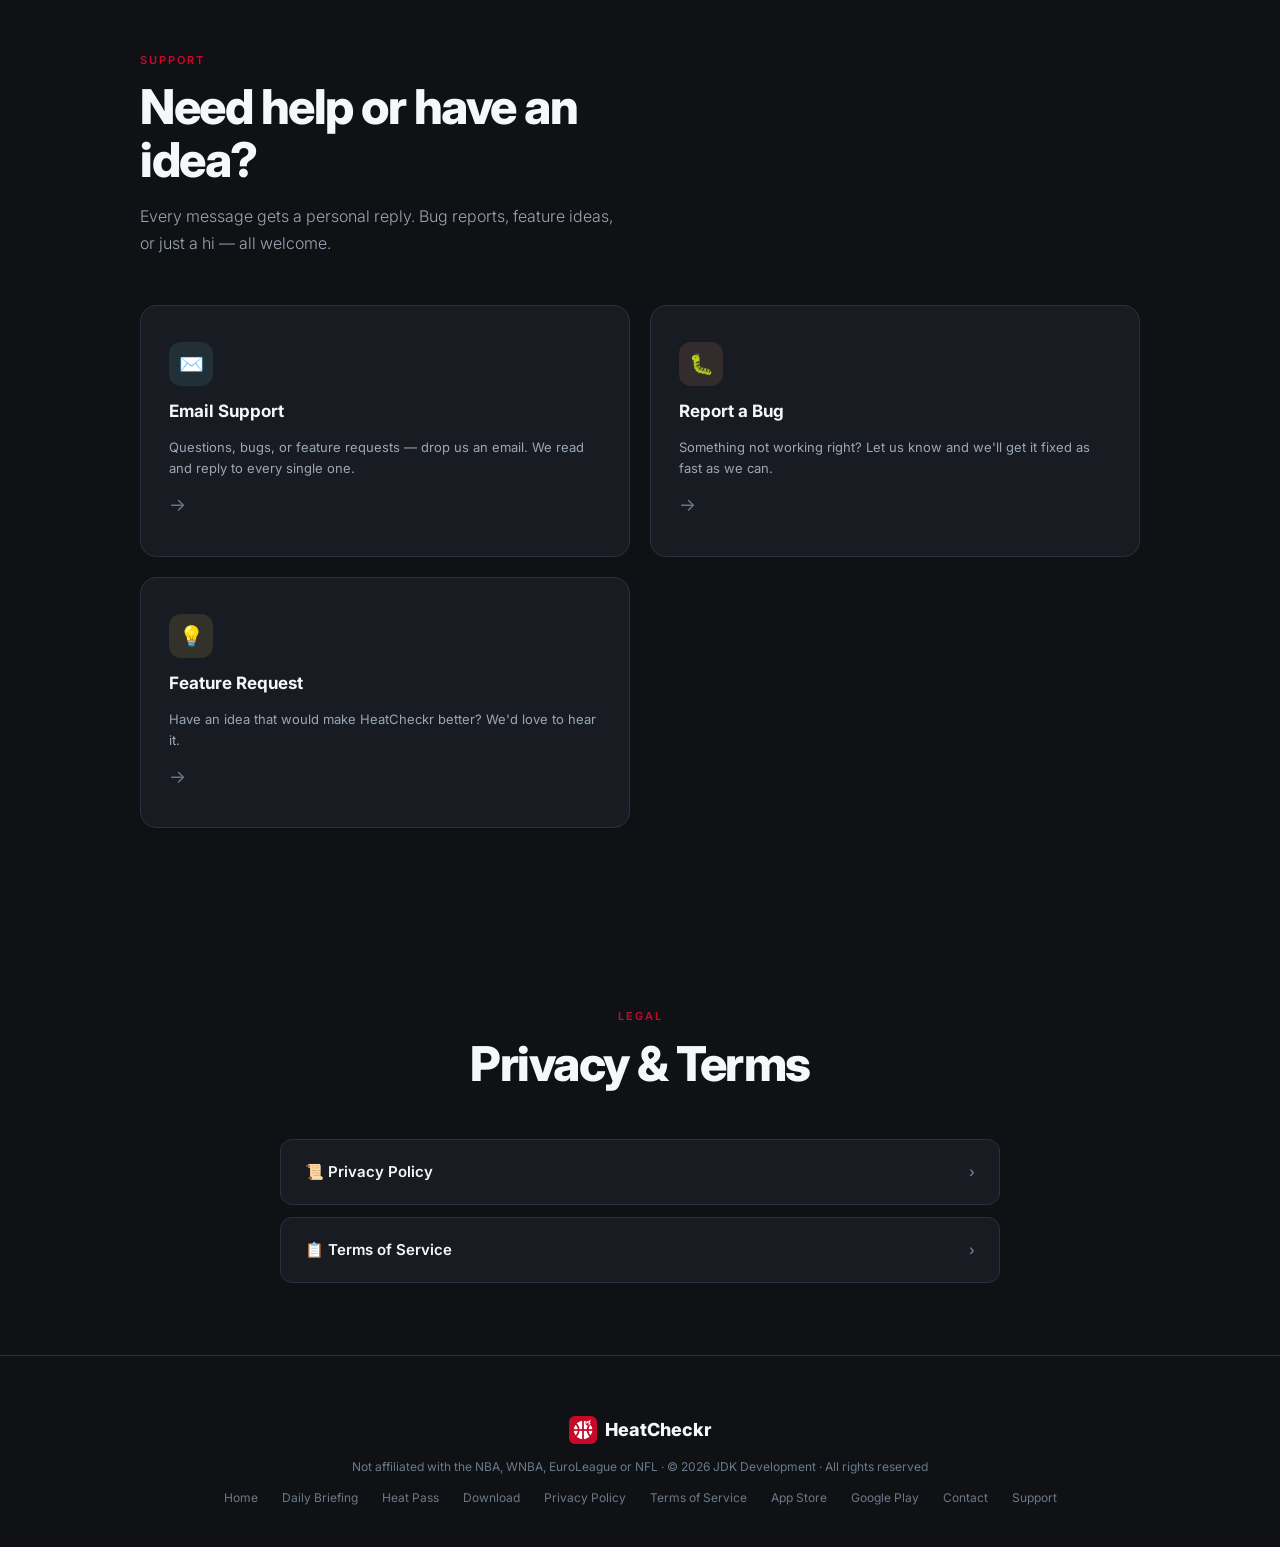
==== commit 95dd6f4b: "Update last night's games" ====
--- a/index.html
+++ b/index.html
@@ -231,21 +231,23 @@
 <section id="games" style="padding-top:40px;">
   <div class="section-inner">
     <!-- GAMES:START -->
-    <div data-games-date="2026-11-25">
-      <p class="section-label">NBA &middot; Wednesday, November 25, 2026</p>
-      <h2 class="section-title">The latest NBA games, spoiler-free.</h2>
+    <div data-games-date="2026-11-27">
+      <p class="section-label">NBA &middot; Friday, November 27, 2026</p>
+      <h2 class="section-title">Last night's NBA games, spoiler-free.</h2>
       <p class="section-desc">Every game rated 0&ndash;10 for excitement, best first. No scores, no winners.</p>
     </div>
     <ol class="ln-list">
-      <li class="ln-game"><span class="ln-score ln-s8" aria-label="Excitement score 8.9 out of 10">8.9</span><div class="ln-body"><h3 class="ln-teams">San Antonio Spurs <span class="ln-at">@</span> Portland Trail Blazers</h3><div class="ln-pills"><span class="ln-pill ln-significance">⭐ Instant Classic</span><span class="ln-pill ln-competitiveness">🎢 Roller Coaster</span><span class="ln-pill ln-competitiveness">🤏 Tight Finish</span><span class="ln-pill ln-competitiveness">🌶️ Hot Start</span><span class="ln-pill ln-highlights">🤺 Scoring Duel</span></div></div></li>
-      <li class="ln-game"><span class="ln-score ln-s6" aria-label="Excitement score 6.7 out of 10">6.7</span><div class="ln-body"><h3 class="ln-teams">Chicago Bulls <span class="ln-at">@</span> Charlotte Hornets</h3><div class="ln-pills"><span class="ln-pill ln-significance">🎰 Tank Bowl</span><span class="ln-pill ln-competitiveness">🔄 Back &amp; Forth</span><span class="ln-pill ln-competitiveness">🎢 Roller Coaster</span><span class="ln-pill ln-competitiveness">📏 Nail Biter Ending</span><span class="ln-pill ln-competitiveness">📸 Photo Finish</span><span class="ln-pill ln-highlights">💥 Scoring Explosion</span></div></div></li>
-      <li class="ln-game"><span class="ln-score ln-s4" aria-label="Excitement score 4.9 out of 10">4.9</span><div class="ln-body"><h3 class="ln-teams">Miami Heat <span class="ln-at">@</span> Philadelphia 76ers</h3><div class="ln-pills"><span class="ln-pill ln-highlights">👑 Triple Double Alert</span><span class="ln-pill ln-highlights">🔥 Hot Hand</span></div></div></li>
-      <li class="ln-game"><span class="ln-score ln-s4" aria-label="Excitement score 4.5 out of 10">4.5</span><div class="ln-body"><h3 class="ln-teams">Minnesota Timberwolves <span class="ln-at">@</span> Oklahoma City Thunder</h3><div class="ln-pills"><span class="ln-pill ln-highlights">🔥 Hot Hand</span></div></div></li>
-      <li class="ln-game"><span class="ln-score ln-s3" aria-label="Excitement score 3.6 out of 10">3.6</span><div class="ln-body"><h3 class="ln-teams">Sacramento Kings <span class="ln-at">@</span> Golden State Warriors</h3><div class="ln-pills"><span class="ln-pill ln-highlights">🏹 Sniper Game</span><span class="ln-pill ln-highlights">🪑 Bench Mob</span><span class="ln-pill ln-lowlights">😴 Blowout Alert</span></div></div></li>
-      <li class="ln-game"><span class="ln-score ln-s3" aria-label="Excitement score 3.1 out of 10">3.1</span><div class="ln-body"><h3 class="ln-teams">Phoenix Suns <span class="ln-at">@</span> Houston Rockets</h3><div class="ln-pills"><span class="ln-pill ln-highlights">👑 Triple Double Alert</span></div></div></li>
-      <li class="ln-game"><span class="ln-score ln-s2" aria-label="Excitement score 2.8 out of 10">2.8</span><div class="ln-body"><h3 class="ln-teams">Brooklyn Nets <span class="ln-at">@</span> Milwaukee Bucks</h3><div class="ln-pills"><span class="ln-pill ln-significance">🎰 Tank Bowl</span><span class="ln-pill ln-competitiveness">🔒 Defensive Slugfest</span></div></div></li>
-      <li class="ln-game"><span class="ln-score ln-s1" aria-label="Excitement score 1.5 out of 10">1.5</span><div class="ln-body"><h3 class="ln-teams">Cleveland Cavaliers <span class="ln-at">@</span> New York Knicks</h3><div class="ln-pills"><span class="ln-pill ln-lowlights">😎 Easy Win</span></div></div></li>
-      <li class="ln-game"><span class="ln-score ln-s1" aria-label="Excitement score 1.0 out of 10">1.0</span><div class="ln-body"><h3 class="ln-teams">Los Angeles Clippers <span class="ln-at">@</span> Memphis Grizzlies</h3><div class="ln-pills"><span class="ln-pill ln-lowlights">😎 Easy Win</span><span class="ln-pill ln-lowlights">🔀 Wire-to-Wire</span></div></div></li>
+      <li class="ln-game"><span class="ln-score ln-s8" aria-label="Excitement score 8.2 out of 10">8.2</span><div class="ln-body"><h3 class="ln-teams">Los Angeles Lakers <span class="ln-at">@</span> San Antonio Spurs</h3><div class="ln-pills"><span class="ln-pill ln-significance">🏆 Elite Matchup</span><span class="ln-pill ln-competitiveness">📸 Photo Finish</span><span class="ln-pill ln-competitiveness">🪜 Long Climb</span><span class="ln-pill ln-competitiveness">🔒 Defensive Slugfest</span><span class="ln-pill ln-lowlights">🎪 Chaos Ball</span></div></div></li>
+      <li class="ln-game"><span class="ln-score ln-s7" aria-label="Excitement score 7.3 out of 10">7.3</span><div class="ln-body"><h3 class="ln-teams">Dallas Mavericks <span class="ln-at">@</span> Phoenix Suns</h3><div class="ln-pills"><span class="ln-pill ln-competitiveness">📏 Nail Biter Ending</span><span class="ln-pill ln-competitiveness">🤏 Tight Finish</span><span class="ln-pill ln-competitiveness">🪜 Long Climb</span><span class="ln-pill ln-highlights">🖐️ Pickpocket Alert</span></div></div></li>
+      <li class="ln-game"><span class="ln-score ln-s7" aria-label="Excitement score 7.3 out of 10">7.3</span><div class="ln-body"><h3 class="ln-teams">Atlanta Hawks <span class="ln-at">@</span> Boston Celtics</h3><div class="ln-pills"><span class="ln-pill ln-significance">⚔️ Heavyweight Bout</span><span class="ln-pill ln-competitiveness">📸 Photo Finish</span><span class="ln-pill ln-competitiveness">🔒 Defensive Slugfest</span><span class="ln-pill ln-highlights">🛡️ Clutch Stop</span><span class="ln-pill ln-lowlights">🎪 Chaos Ball</span><span class="ln-pill ln-lowlights">🧱 Brick Fest</span></div></div></li>
+      <li class="ln-game"><span class="ln-score ln-s6" aria-label="Excitement score 6.3 out of 10">6.3</span><div class="ln-body"><h3 class="ln-teams">Miami Heat <span class="ln-at">@</span> New York Knicks</h3><div class="ln-pills"><span class="ln-pill ln-significance">🏁 Playoff Race</span><span class="ln-pill ln-competitiveness">📸 Photo Finish</span></div></div></li>
+      <li class="ln-game"><span class="ln-score ln-s5" aria-label="Excitement score 5.6 out of 10">5.6</span><div class="ln-body"><h3 class="ln-teams">Denver Nuggets <span class="ln-at">@</span> Utah Jazz</h3><div class="ln-pills"><span class="ln-pill ln-competitiveness">🎢 Roller Coaster</span><span class="ln-pill ln-highlights">💥 Scoring Explosion</span></div></div></li>
+      <li class="ln-game"><span class="ln-score ln-s4" aria-label="Excitement score 4.9 out of 10">4.9</span><div class="ln-body"><h3 class="ln-teams">Memphis Grizzlies <span class="ln-at">@</span> Minnesota Timberwolves</h3><div class="ln-pills"><span class="ln-pill ln-significance">⚔️ Heavyweight Bout</span><span class="ln-pill ln-competitiveness">🤏 Tight Finish</span></div></div></li>
+      <li class="ln-game"><span class="ln-score ln-s4" aria-label="Excitement score 4.8 out of 10">4.8</span><div class="ln-body"><h3 class="ln-teams">New Orleans Pelicans <span class="ln-at">@</span> Los Angeles Clippers</h3><div class="ln-pills"><span class="ln-pill ln-significance">🎰 Tank Bowl</span><span class="ln-pill ln-competitiveness">📸 Photo Finish</span><span class="ln-pill ln-highlights">🖐️ Pickpocket Alert</span><span class="ln-pill ln-lowlights">🧱 Brick Fest</span></div></div></li>
+      <li class="ln-game"><span class="ln-score ln-s2" aria-label="Excitement score 2.3 out of 10">2.3</span><div class="ln-body"><h3 class="ln-teams">Milwaukee Bucks <span class="ln-at">@</span> Detroit Pistons</h3><div class="ln-pills"><span class="ln-pill ln-highlights">🖐️ Pickpocket Alert</span><span class="ln-pill ln-highlights">🪑 Bench Mob</span><span class="ln-pill ln-lowlights">😎 Easy Win</span></div></div></li>
+      <li class="ln-game"><span class="ln-score ln-s1" aria-label="Excitement score 1.9 out of 10">1.9</span><div class="ln-body"><h3 class="ln-teams">Brooklyn Nets <span class="ln-at">@</span> Toronto Raptors</h3><div class="ln-pills"><span class="ln-pill ln-highlights">👑 Triple Double Alert</span><span class="ln-pill ln-highlights">🔥 Hot Hand</span><span class="ln-pill ln-lowlights">😎 Easy Win</span></div></div></li>
+      <li class="ln-game"><span class="ln-score ln-s1" aria-label="Excitement score 1.0 out of 10">1.0</span><div class="ln-body"><h3 class="ln-teams">Philadelphia 76ers <span class="ln-at">@</span> Indiana Pacers</h3><div class="ln-pills"><span class="ln-pill ln-competitiveness">🔒 Defensive Slugfest</span><span class="ln-pill ln-lowlights">😴 Blowout Alert</span><span class="ln-pill ln-lowlights">🔀 Wire-to-Wire</span></div></div></li>
+      <li class="ln-game"><span class="ln-score ln-s1" aria-label="Excitement score 1.0 out of 10">1.0</span><div class="ln-body"><h3 class="ln-teams">Golden State Warriors <span class="ln-at">@</span> Portland Trail Blazers</h3><div class="ln-pills"><span class="ln-pill ln-lowlights">😴 Blowout Alert</span><span class="ln-pill ln-lowlights">🔀 Wire-to-Wire</span><span class="ln-pill ln-lowlights">🧱 Brick Fest</span></div></div></li>
     </ol>
     <p class="ln-more">In the app: the HeatFlow chart, highlights, box scores, the Daily Briefing, the weekly Heat Report, alerts for your favorite teams, plus WNBA, EuroLeague and NFL.</p>
     <!-- GAMES:END -->
